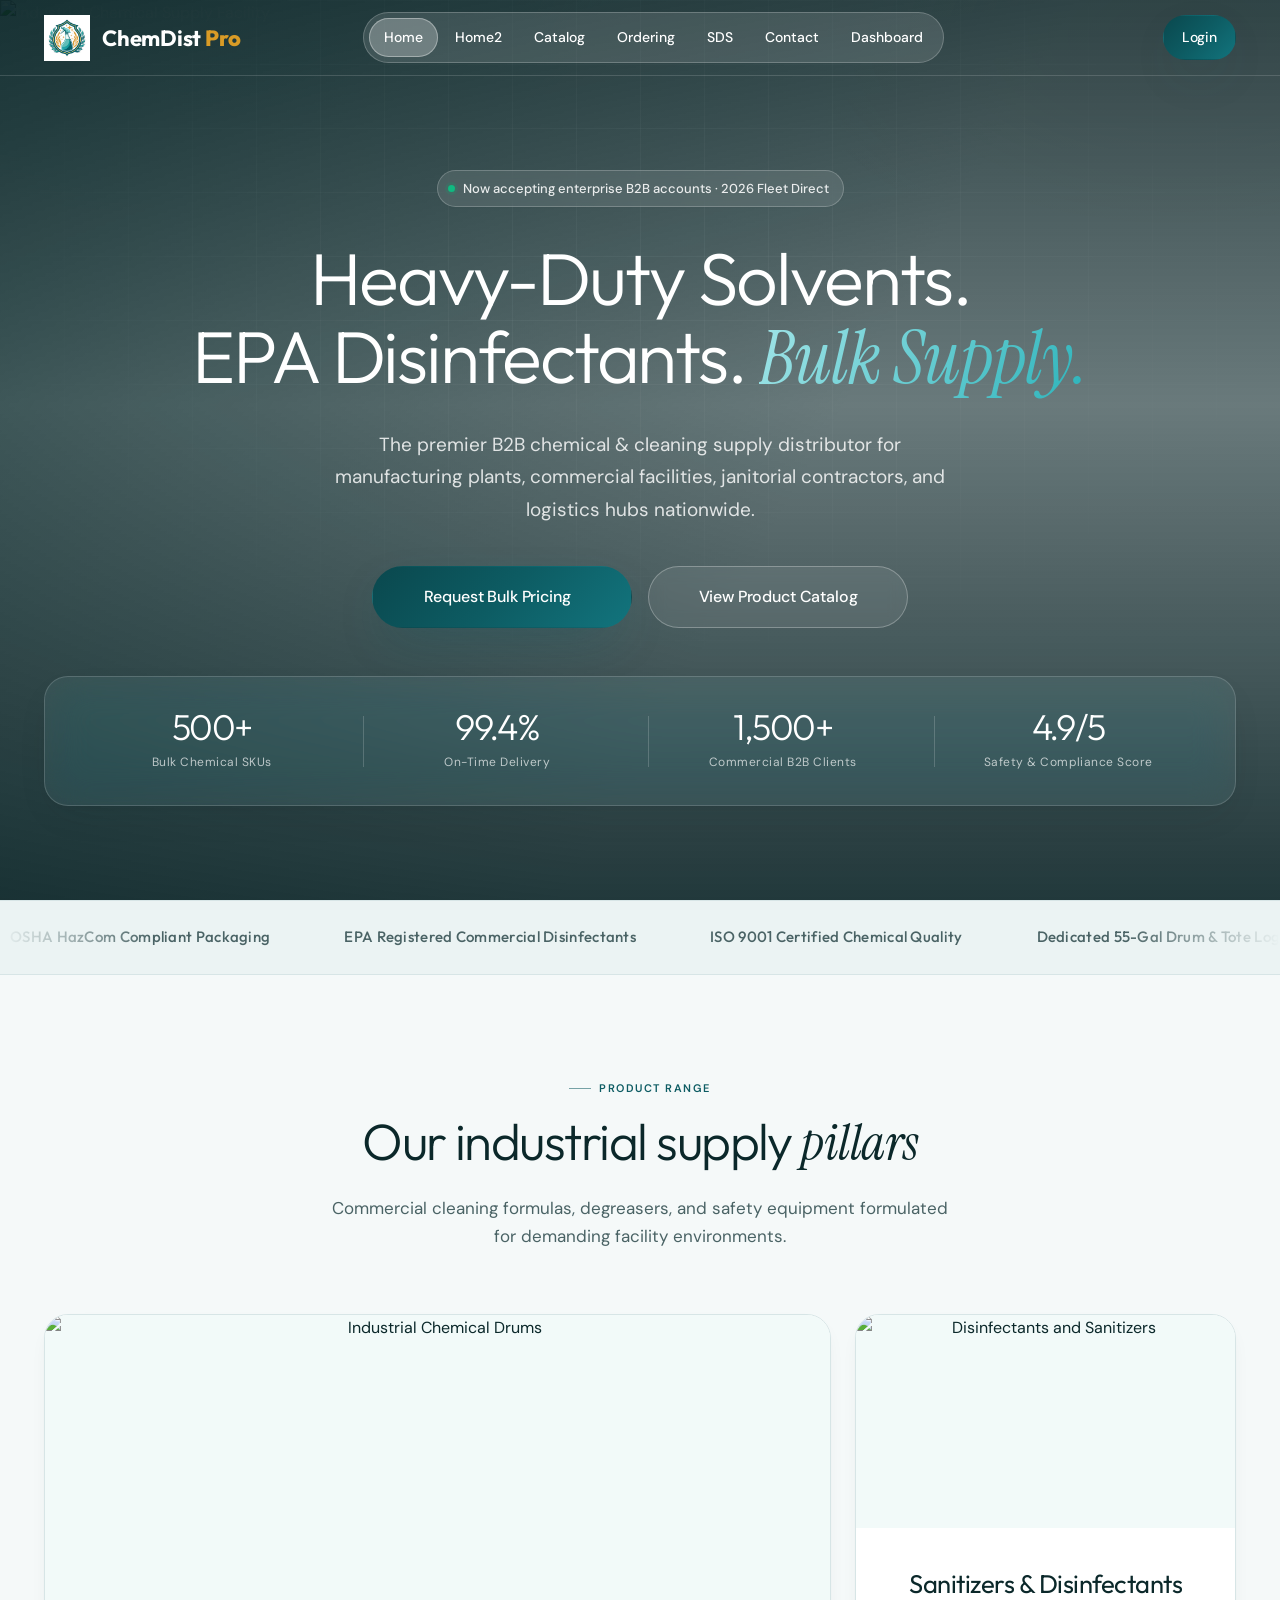
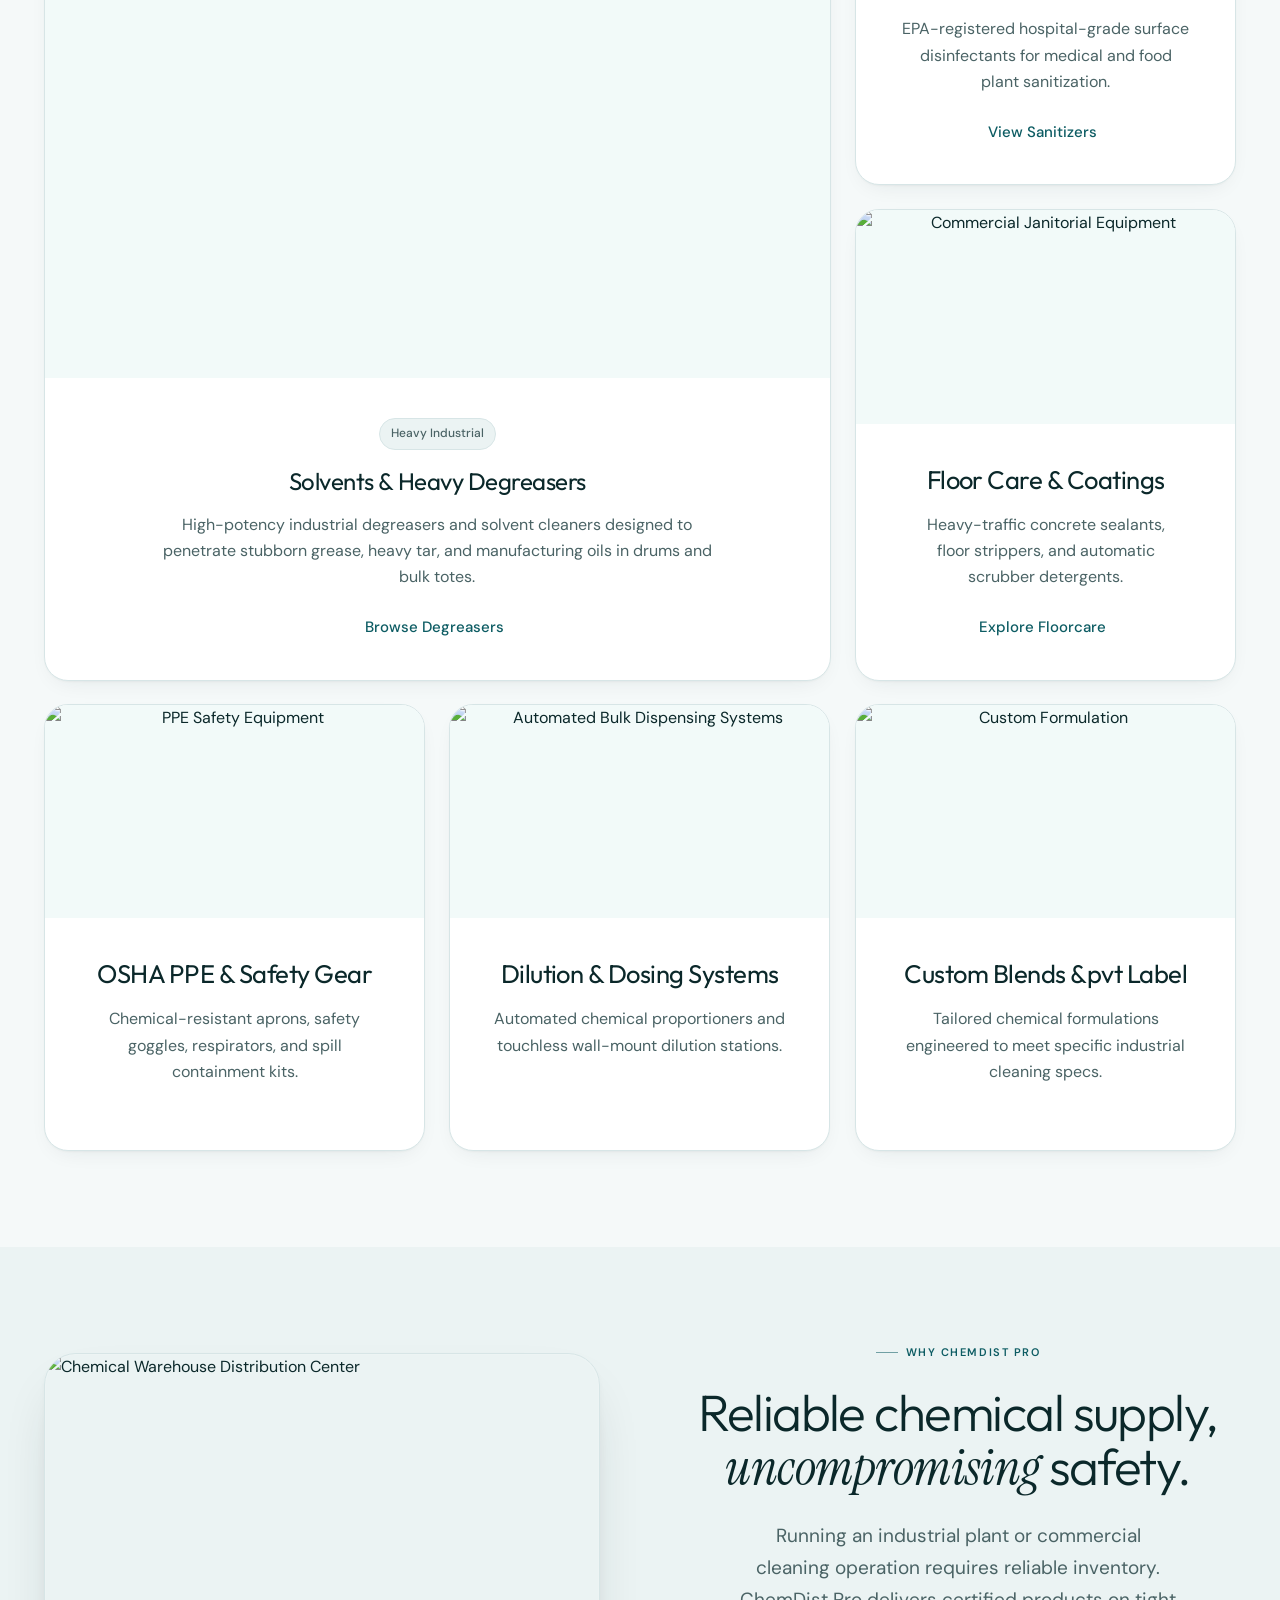
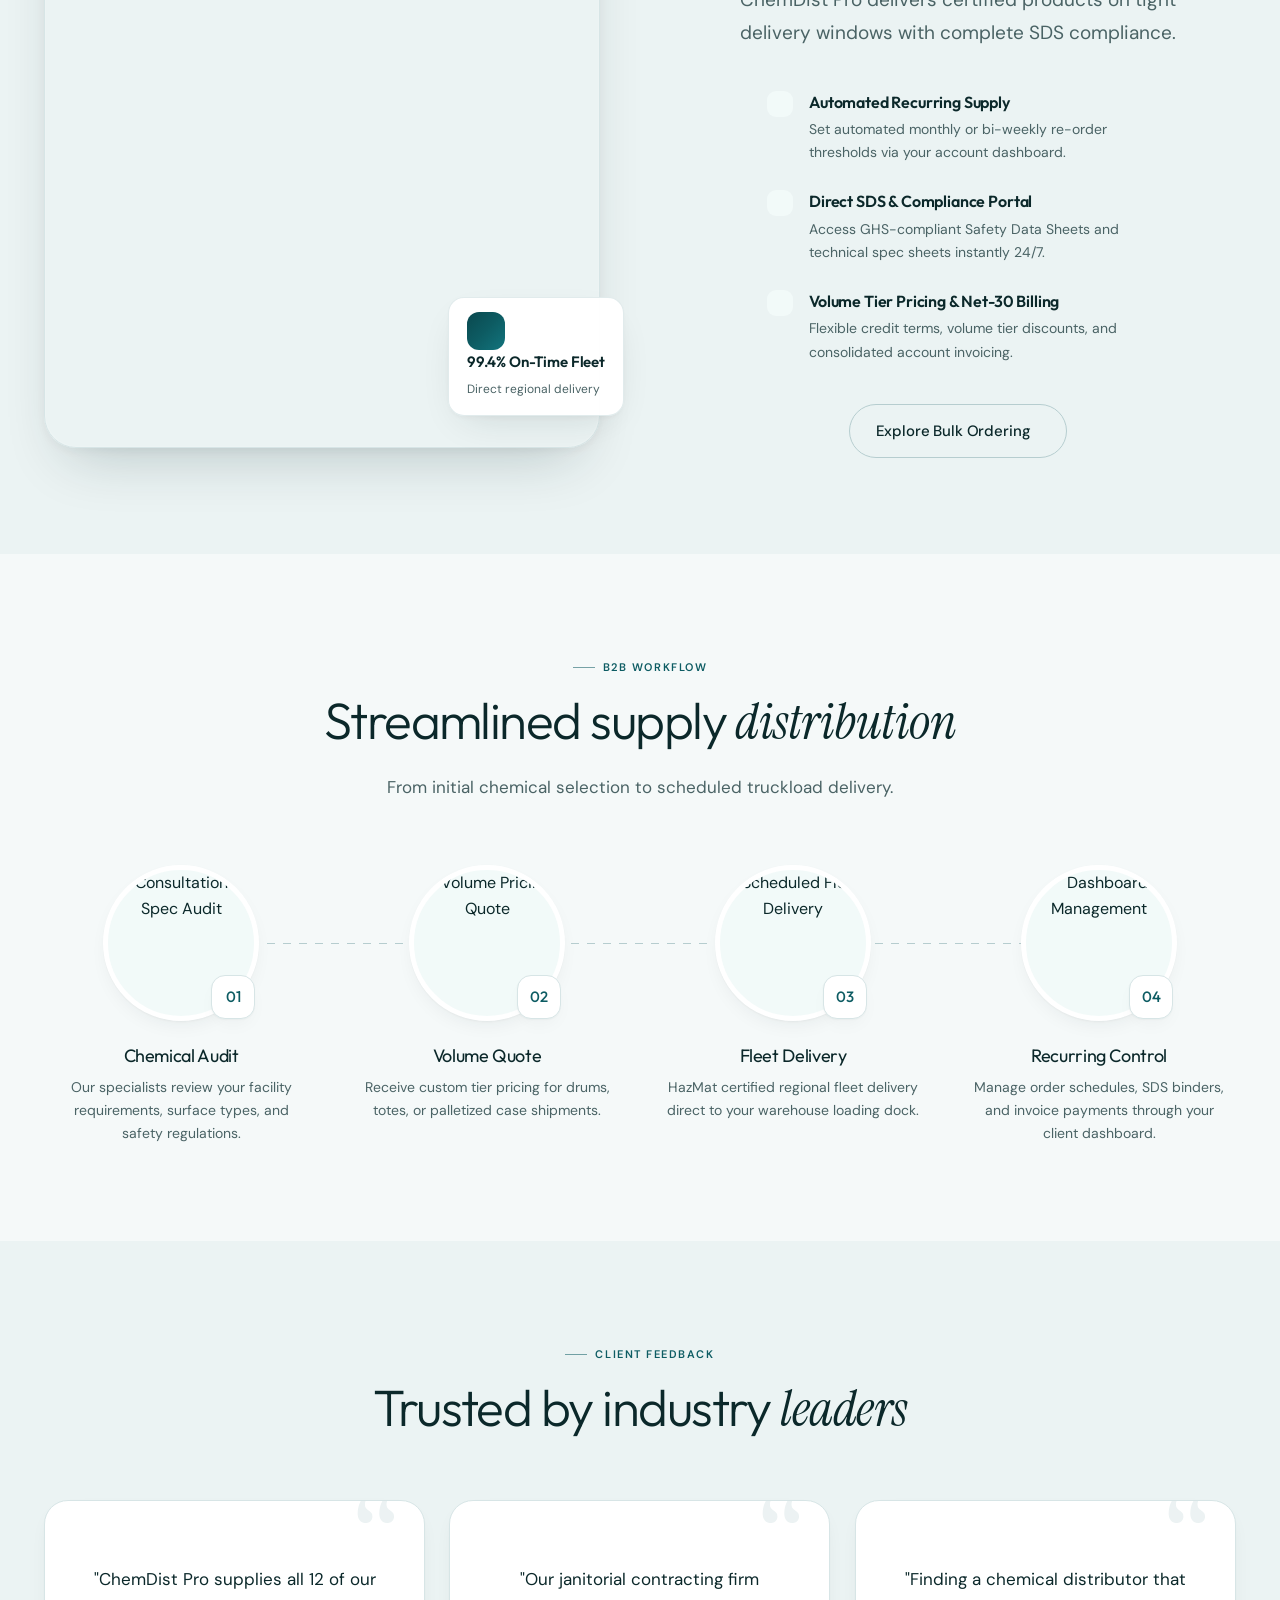
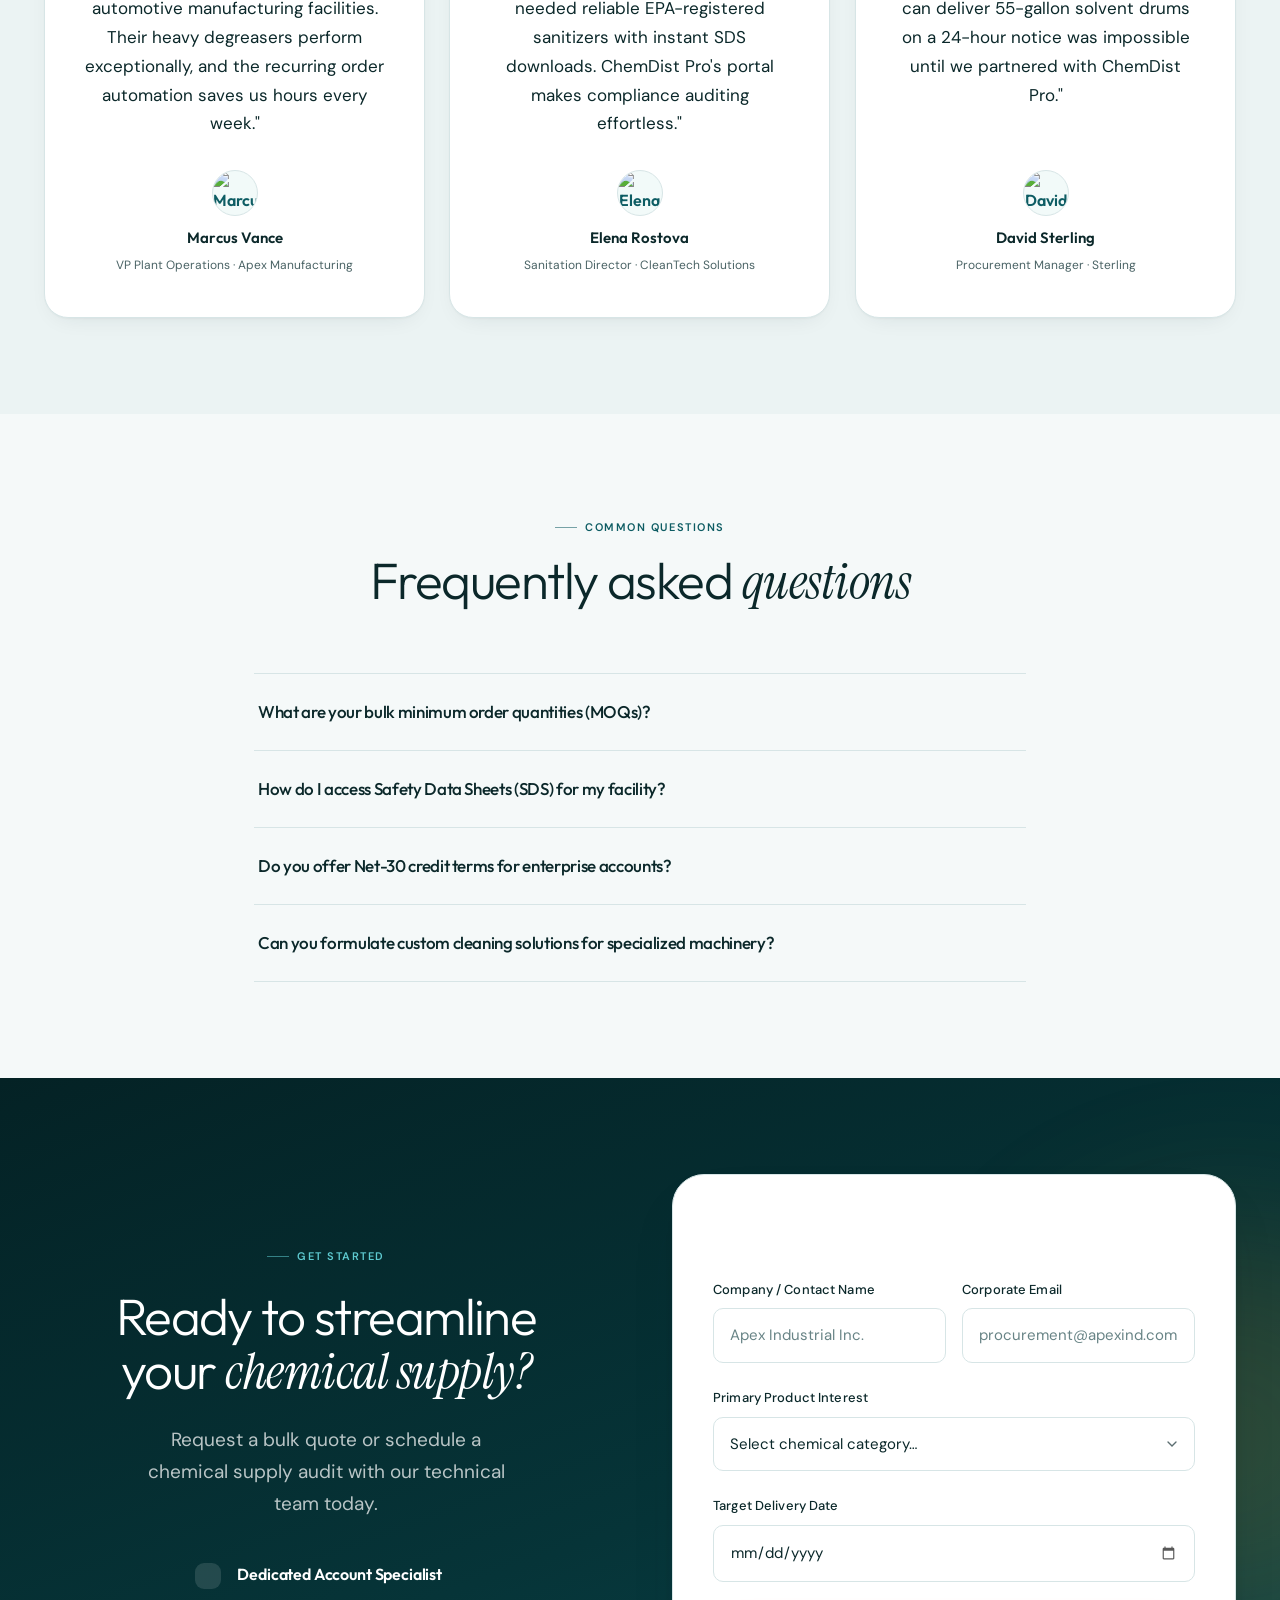
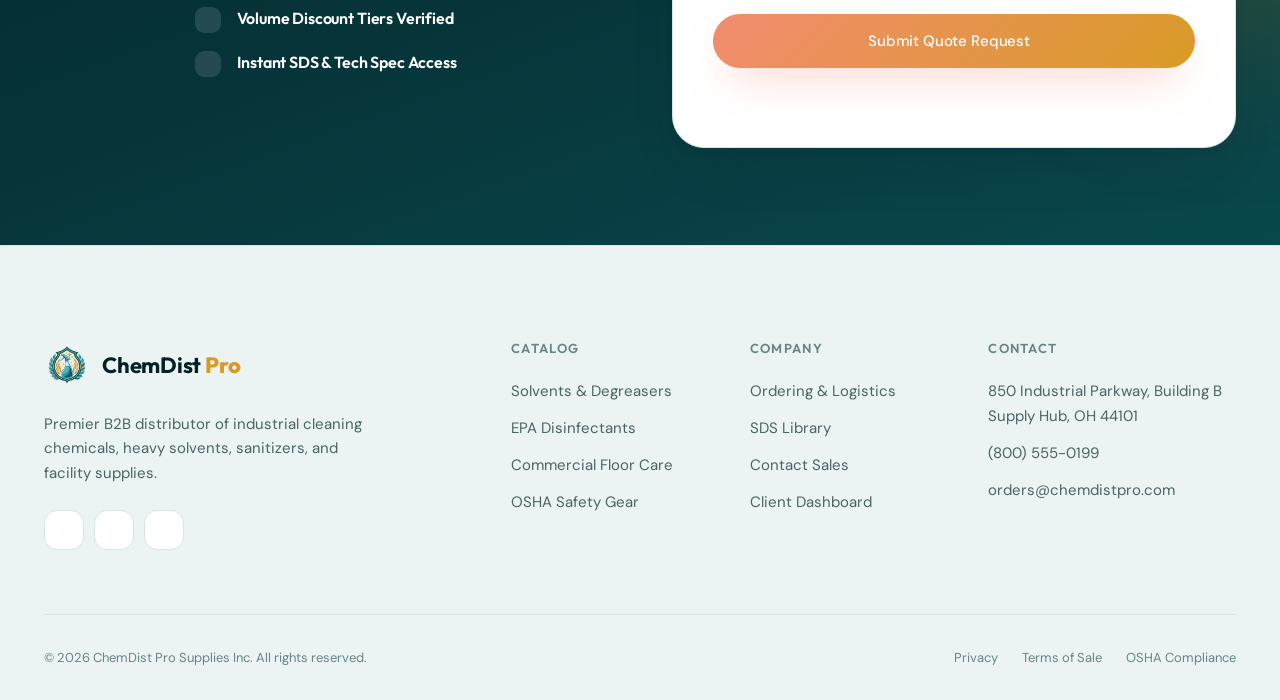
==== index.html @ 8744b25f "Initial commit: Industrial Cleaning Chemical & Supply Distributor website" ====
<!DOCTYPE html>
<html lang="en">

<head>
  <meta charset="UTF-8">
  <meta name="viewport" content="width=device-width, initial-scale=1.0">
  <title>ChemDist Pro | Industrial Cleaning Chemical &amp; Supply Distributor</title>
  <meta name="description"
    content="ChemDist Pro is the premier B2B distributor of heavy-duty industrial cleaning chemicals, EPA disinfectants, bulk solvents, and facility supplies.">
  <link rel="icon" type="image/svg+xml" href="assets/images/favicon.svg">

  <!-- Phosphor Icons -->
  <script src="https://unpkg.com/@phosphor-icons/web"></script>

  <!-- Styles -->
  <link rel="preconnect" href="https://fonts.googleapis.com">
  <link rel="preconnect" href="https://fonts.gstatic.com" crossorigin>
  <link rel="stylesheet" href="assets/css/style.css">
  <link rel="stylesheet" href="assets/css/rtl.css">

  <!-- SEO JSON-LD -->
  <script type="application/ld+json">
  {
    "@context": "https://schema.org",
    "@type": "WholesaleStore",
    "name": "ChemDist Pro",
    "description": "Industrial Cleaning Chemical & Supply Distributor",
    "url": "https://www.chemdistpro.com"
  }
  </script>
</head>

<body class="has-photo-hero">

  <!-- Header -->
  <header class="header">
    <div class="container">
      <a href="index.html" class="logo">
        <img src="assets/images/logo.png" class="logo-mark" alt="ChemDist Pro Logo">
        <span class="logo-text">ChemDist <span class="logo-accent">Pro</span></span>
      </a>

      <nav class="nav-desktop">
        <a href="index.html" class="nav-link active">Home</a>
        <a href="home2.html" class="nav-link">Home2</a>
        <a href="services.html" class="nav-link">Catalog</a>
        <a href="doctors.html" class="nav-link">Ordering</a>
        <a href="blog.html" class="nav-link">SDS</a>
        <a href="contact.html" class="nav-link">Contact</a>
        <a href="dashboard.html" class="nav-link">Dashboard</a>
      </nav>

      <div class="nav-actions">
        <button class="icon-btn theme-toggle theme-toggle-desktop" aria-label="Toggle Dark Mode">
          <i class="ph ph-moon"></i>
        </button>
        <button class="icon-btn rtl-toggle rtl-toggle-desktop" aria-label="Toggle RTL" title="Toggle RTL">
          <i class="ph ph-arrows-left-right"></i>
        </button>

        <a href="login.html" class="btn btn-primary btn-sm nav-desktop">Login</a>

        <button class="icon-btn hamburger" aria-label="Open Menu">
          <i class="ph ph-list"></i>
        </button>
      </div>
    </div>
  </header>

  <!-- Mobile Drawer Overlay -->
  <div class="mobile-drawer-overlay"></div>

  <!-- Mobile Drawer -->
  <div class="mobile-drawer">
    <div class="drawer-header">
      <a href="index.html" class="logo">
        <img src="assets/images/logo.png" class="logo-mark" alt="ChemDist Pro Logo">
        <span class="logo-text">ChemDist <span class="logo-accent">Pro</span></span>
      </a>
      <button class="icon-btn drawer-close" aria-label="Close Menu">
        <i class="ph ph-x"></i>
      </button>
    </div>

    <nav class="drawer-nav">
      <a href="index.html" class="drawer-nav-link active">Home</a>
      <a href="home2.html" class="drawer-nav-link">Home2</a>
      <a href="services.html" class="drawer-nav-link">Catalog</a>
      <a href="doctors.html" class="drawer-nav-link">Ordering</a>
      <a href="blog.html" class="drawer-nav-link">SDS</a>
      <a href="contact.html" class="drawer-nav-link">Contact</a>
      <a href="dashboard.html" class="drawer-nav-link">Dashboard</a>
    </nav>

    <div class="drawer-actions">
      <div class="drawer-toggles">
        <button class="icon-btn theme-toggle" aria-label="Toggle Dark Mode">
          <i class="ph ph-moon"></i>
        </button>
        <button class="icon-btn rtl-toggle" aria-label="Toggle RTL" title="Toggle RTL">
          <i class="ph ph-arrows-left-right"></i>
        </button>
      </div>
      <a href="login.html" class="btn btn-primary btn-block">Login</a>
    </div>
  </div>

  <main>
    <!-- ==================== HERO ==================== -->
    <section class="hero hero-image">
      <img class="hero-bg"
        src="https://alliancechemical.com/cdn/shop/files/ac-home-warehouse-v1.webp?v=1784646141&width=1600"
        alt="Industrial Chemical Supply Facility" fetchpriority="high">
      <div class="hero-scrim"></div>
      <div class="grid-overlay"></div>

      <div class="container" style="text-align: center;">
        <div style="max-width: 900px; margin: 0 auto;">
          <span class="pill animate-slide-up stagger-1" style="margin-bottom: var(--spacing-4);">
            <span class="dot"></span> Now accepting enterprise B2B accounts &middot; 2026 Fleet Direct
          </span>

          <h1 class="animate-slide-up stagger-2" style="margin-bottom: var(--spacing-4);">
            Heavy-Duty Solvents.<br>
            EPA Disinfectants. <span class="serif grad-text">Bulk Supply.</span>
          </h1>

          <p class="lead animate-slide-up stagger-3" style="max-width: 650px; margin: 0 auto var(--spacing-5);">
            The premier B2B chemical &amp; cleaning supply distributor for manufacturing plants, commercial facilities,
            janitorial contractors, and logistics hubs nationwide.
          </p>

          <div class="cta-actions animate-slide-up stagger-4">
            <a href="doctors.html" class="btn btn-primary btn-lg">Request Bulk Pricing <i
                class="ph ph-arrow-right"></i></a>
            <a href="services.html" class="btn btn-outline btn-lg">View Product Catalog</a>
          </div>
        </div>

        <!-- Mobile Separate Hero Image (visible on mobile screens e.g. 368px / 560px) -->
        <div class="hero-mobile-media animate-slide-up stagger-5">
          <img src="https://alliancechemical.com/cdn/shop/files/ac-home-warehouse-v1.webp?v=1784646141&width=1600"
            alt="Industrial Chemical Supply Facility" loading="eager">
        </div>

        <!-- Stats -->
        <div class="stat-strip animate-fade-in stagger-6" style="margin-top: var(--spacing-6);">
          <div class="stat">
            <span class="stat-value" data-count="500" data-suffix="+">0</span>
            <span class="stat-label">Bulk Chemical SKUs</span>
          </div>
          <div class="stat">
            <span class="stat-value" data-count="99" data-suffix=".4%">0</span>
            <span class="stat-label">On-Time Delivery</span>
          </div>
          <div class="stat">
            <span class="stat-value" data-count="1500" data-suffix="+">0</span>
            <span class="stat-label">Commercial B2B Clients</span>
          </div>
          <div class="stat">
            <span class="stat-value" data-count="4.9" data-decimals="1" data-suffix="/5">0</span>
            <span class="stat-label">Safety &amp; Compliance Score</span>
          </div>
        </div>
      </div>
    </section>

    <!-- ==================== TRUST MARQUEE ==================== -->
    <div class="bg-alt" style="border-block: 1px solid var(--color-border);">
      <div class="marquee">
        <div class="marquee-track">
          <span class="marquee-item"><i class="ph ph-shield-check"></i> OSHA HazCom Compliant Packaging</span>
          <span class="marquee-item"><i class="ph ph-certificate"></i> EPA Registered Commercial Disinfectants</span>
          <span class="marquee-item"><i class="ph ph-drop"></i> ISO 9001 Certified Chemical Quality</span>
          <span class="marquee-item"><i class="ph ph-truck"></i> Dedicated 55-Gal Drum &amp; Tote Logistics</span>
          <span class="marquee-item"><i class="ph ph-file-text"></i> Instant SDS &amp; Technical Spec Downloads</span>
          <!-- duplicate set for seamless loop -->
          <span class="marquee-item"><i class="ph ph-shield-check"></i> OSHA HazCom Compliant Packaging</span>
          <span class="marquee-item"><i class="ph ph-certificate"></i> EPA Registered Commercial Disinfectants</span>
          <span class="marquee-item"><i class="ph ph-drop"></i> ISO 9001 Certified Chemical Quality</span>
          <span class="marquee-item"><i class="ph ph-truck"></i> Dedicated 55-Gal Drum &amp; Tote Logistics</span>
          <span class="marquee-item"><i class="ph ph-file-text"></i> Instant SDS &amp; Technical Spec Downloads</span>
        </div>
      </div>
    </div>

    <!-- ==================== SERVICES (BENTO) ==================== -->
    <section>
      <div class="container">
        <div class="section-header" data-reveal>
          <span class="eyebrow centered">Product Range</span>
          <h2>Our industrial supply <span class="serif">pillars</span></h2>
          <p>Commercial cleaning formulas, degreasers, and safety equipment formulated for demanding facility
            environments.</p>
        </div>

        <div class="bento">
          <!-- Large feature -->
          <a href="services.html#degreasers" class="card card-wide span-8" data-reveal="scale">
            <div class="card-media">
              <img src="https://www.gep.com/prod/s3fs-public/styles/blog_hero_banner/public/blog-images/green-packaging-three-alternatives-redefining-industrial-drums-J.jpg.webp?itok=OoDxwcpW"
                alt="Industrial Chemical Drums" loading="lazy">
            </div>
            <span class="tag" style="width: fit-content; margin-bottom: var(--spacing-2);">Heavy Industrial</span>
            <h3>Solvents &amp; Heavy Degreasers</h3>
            <p style="max-width: 52ch;">
              High-potency industrial degreasers and solvent cleaners designed to penetrate stubborn grease, heavy tar,
              and manufacturing oils in drums and bulk totes.
            </p>
            <span class="link-arrow">Browse Degreasers <i class="ph ph-arrow-right"></i></span>
          </a>

          <!-- Stacked right column -->
          <div class="span-4 bento-stack" style="display: grid; gap: var(--spacing-3); --reveal-delay: 80ms;"
            data-reveal="right">
            <div class="card">
              <div class="card-media">
                <img src="https://cleanroomtechnology.com/wash-it-away-cleaning-and-disinfection.jpg"
                  alt="Disinfectants and Sanitizers" loading="lazy">
              </div>
              <h3>Sanitizers &amp; Disinfectants</h3>
              <p>EPA-registered hospital-grade surface disinfectants for medical and food plant sanitization.</p>
              <a href="services.html#sanitizers" class="link-arrow">View Sanitizers <i
                  class="ph ph-arrow-right"></i></a>
            </div>

            <div class="card">
              <div class="card-media">
                <img src="https://www.mjstraders.com/images/thumbs/0012979_janitorial-equipment.png"
                  alt="Commercial Janitorial Equipment" loading="lazy">
              </div>
              <h3>Floor Care &amp; Coatings</h3>
              <p>Heavy-traffic concrete sealants, floor strippers, and automatic scrubber detergents.</p>
              <a href="services.html#floorcare" class="link-arrow">Explore Floorcare <i
                  class="ph ph-arrow-right"></i></a>
            </div>
          </div>

          <!-- Three supporting tiles -->
          <div class="card span-4" data-reveal>
            <div class="card-media">
              <img src="https://www.thesafetymaster.com/wp-content/uploads/2022/03/Personal-Protective-Equipment-1200x900.jpg"
                alt="PPE Safety Equipment" loading="lazy">
            </div>
            <h3>OSHA PPE &amp; Safety Gear</h3>
            <p>Chemical-resistant aprons, safety goggles, respirators, and spill containment kits.</p>
          </div>

          <div class="card span-4" style="--reveal-delay: 100ms;" data-reveal>
            <div class="card-media">
              <img src="https://encrypted-tbn0.gstatic.com/images?q=tbn:ANd9GcTbTus6NVdN38yZtvbpPqQmsNodYU9KDFF9wsWHMbzId2aLvyTu1nd12Vh4&s=10"
                alt="Automated Bulk Dispensing Systems" loading="lazy">
            </div>
            <h3>Dilution &amp; Dosing Systems</h3>
            <p>Automated chemical proportioners and touchless wall-mount dilution stations.</p>
          </div>

          <div class="card span-4" style="--reveal-delay: 200ms;" data-reveal>
            <div class="card-media">
              <img src="https://encrypted-tbn0.gstatic.com/images?q=tbn:ANd9GcTwtLWrRXC8__IN4dWyTJ4P3KY8vZ0skH_RXBdXYB7UjijZ-dWKkvPTbq8b&s=10"
                alt="Custom Formulation" loading="lazy">
            </div>
            <h3>Custom Blends &amp;pvt Label</h3>
            <p>Tailored chemical formulations engineered to meet specific industrial cleaning specs.</p>
          </div>
        </div>
      </div>
    </section>

    <!-- ==================== EXPERTISE SPLIT ==================== -->
    <section class="bg-alt">
      <div class="container split">
        <div class="split-media" data-reveal="left" style="position: relative;">
          <div class="media-frame" style="aspect-ratio: 4 / 5;">
            <img src="https://mecaluxcom.cdnwm.com/documents/20128/495288/M13P7_8+El+almacenamiento+de+productos+qu%C3%ADmicos+entra%C3%B1a+unos+riesgos+espec%C3%ADficos+que+considerar+en+el+dise%C3%B1o+de+las+instalaciones.jpg/40c830a6-a5f1-ac08-aa60-468fec52dca6?t=1644955012000&e=jpg"
              alt="Chemical Warehouse Distribution Center" loading="lazy">
          </div>
          <div class="float-chip hide-mobile" style="right: -24px; bottom: 32px;">
            <div class="fc-icon"><i class="ph ph-truck"></i></div>
            <div style="text-align: left;">
              <strong>99.4% On-Time Fleet</strong>
              <span>Direct regional delivery</span>
            </div>
          </div>
        </div>

        <div class="split-copy" data-reveal="right">
          <span class="eyebrow" style="margin-bottom: var(--spacing-3);">Why ChemDist Pro</span>
          <h2 style="margin-bottom: var(--spacing-3);">Reliable chemical supply, <span
              class="serif">uncompromising</span> safety.</h2>
          <p class="lead" style="margin-bottom: var(--spacing-5);">
            Running an industrial plant or commercial cleaning operation requires reliable inventory. ChemDist Pro
            delivers certified products on tight delivery windows with complete SDS compliance.
          </p>

          <ul class="checklist">
            <li>
              <span class="tick"><i class="ph-bold ph-check"></i></span>
              <div>
                <strong>Automated Recurring Supply</strong>
                <p>Set automated monthly or bi-weekly re-order thresholds via your account dashboard.</p>
              </div>
            </li>
            <li>
              <span class="tick"><i class="ph-bold ph-check"></i></span>
              <div>
                <strong>Direct SDS &amp; Compliance Portal</strong>
                <p>Access GHS-compliant Safety Data Sheets and technical spec sheets instantly 24/7.</p>
              </div>
            </li>
            <li>
              <span class="tick"><i class="ph-bold ph-check"></i></span>
              <div>
                <strong>Volume Tier Pricing &amp; Net-30 Billing</strong>
                <p>Flexible credit terms, volume tier discounts, and consolidated account invoicing.</p>
              </div>
            </li>
          </ul>

          <a href="doctors.html" class="btn btn-outline" style="margin-top: var(--spacing-5);">Explore Bulk Ordering <i
              class="ph ph-arrow-right"></i></a>
        </div>
      </div>
    </section>

    <!-- ==================== PROCESS ==================== -->
    <section>
      <div class="container">
        <div class="section-header" data-reveal>
          <span class="eyebrow centered">B2B Workflow</span>
          <h2>Streamlined supply <span class="serif">distribution</span></h2>
          <p>From initial chemical selection to scheduled truckload delivery.</p>
        </div>

        <div class="steps">
          <div class="step" data-reveal>
            <div class="step-figure">
              <div class="step-media">
                <img src="https://sustainabilityservices.eurofins.com/wp-content/uploads/2022/08/Chemical-Management-Audit_AdobeStock_389427952.png"
                  alt="Consultation & Spec Audit" loading="lazy">
              </div>
              <div class="step-num">01</div>
            </div>
            <h3>Chemical Audit</h3>
            <p>Our specialists review your facility requirements, surface types, and safety regulations.</p>
          </div>
          <div class="step" data-reveal style="--reveal-delay: 100ms;">
            <div class="step-figure">
              <div class="step-media">
                <img src="https://encrypted-tbn0.gstatic.com/images?q=tbn:ANd9GcSBk2d7fZcvqcIy24IlCR9WHFwDVd7rdvPQOSx6xlBrsrPNRNJ9Bx1rxR9j&s=10"
                  alt="Volume Pricing Quote" loading="lazy">
              </div>
              <div class="step-num">02</div>
            </div>
            <h3>Volume Quote</h3>
            <p>Receive custom tier pricing for drums, totes, or palletized case shipments.</p>
          </div>
          <div class="step" data-reveal style="--reveal-delay: 200ms;">
            <div class="step-figure">
              <div class="step-media">
                <img src="https://encrypted-tbn0.gstatic.com/images?q=tbn:ANd9GcRaz9LfPRMWNbXbdx9NVTvHr3U9C2nr2lt-7Gke63HkMsD4C4LMCnDaiGo&s=10"
                  alt="Scheduled Fleet Delivery" loading="lazy">
              </div>
              <div class="step-num">03</div>
            </div>
            <h3>Fleet Delivery</h3>
            <p>HazMat certified regional fleet delivery direct to your warehouse loading dock.</p>
          </div>
          <div class="step" data-reveal style="--reveal-delay: 300ms;">
            <div class="step-figure">
              <div class="step-media">
                <img src="https://www.smartfactorymom.com/wp-content/uploads/2026/06/Real-Time-Manufacturing-Dashboard_-A-Complete-Guide.png"
                  alt="Dashboard Management" loading="lazy">
              </div>
              <div class="step-num">04</div>
            </div>
            <h3>Recurring Control</h3>
            <p>Manage order schedules, SDS binders, and invoice payments through your client dashboard.</p>
          </div>
        </div>
      </div>
    </section>

    <!-- ==================== TESTIMONIALS ==================== -->
    <section class="bg-alt">
      <div class="container">
        <div class="section-header" data-reveal>
          <span class="eyebrow centered">Client Feedback</span>
          <h2>Trusted by industry <span class="serif">leaders</span></h2>
        </div>

        <div class="card-grid quote-grid">
          <div class="quote-card" data-reveal>
            <div class="stars">
              <i class="ph-fill ph-star"></i><i class="ph-fill ph-star"></i><i class="ph-fill ph-star"></i><i
                class="ph-fill ph-star"></i><i class="ph-fill ph-star"></i>
            </div>
            <blockquote>"ChemDist Pro supplies all 12 of our automotive manufacturing facilities. Their heavy degreasers
              perform exceptionally, and the recurring order automation saves us hours every week."</blockquote>
            <div class="person">
              <div class="avatar"><img
                  src="https://images.unsplash.com/photo-1560250097-0b93528c311a?auto=format&fit=facearea&facepad=3&q=80&w=200&h=200"
                  alt="Marcus Vance" loading="lazy"></div>
              <div>
                <strong>Marcus Vance</strong>
                <span>VP Plant Operations · Apex Manufacturing</span>
              </div>
            </div>
          </div>

          <div class="quote-card" data-reveal style="--reveal-delay: 100ms;">
            <div class="stars">
              <i class="ph-fill ph-star"></i><i class="ph-fill ph-star"></i><i class="ph-fill ph-star"></i><i
                class="ph-fill ph-star"></i><i class="ph-fill ph-star"></i>
            </div>
            <blockquote>"Our janitorial contracting firm needed reliable EPA-registered sanitizers with instant SDS
              downloads. ChemDist Pro's portal makes compliance auditing effortless."</blockquote>
            <div class="person">
              <div class="avatar"><img
                  src="https://images.unsplash.com/photo-1573496359142-b8d87734a5a2?auto=format&fit=facearea&facepad=3&q=80&w=200&h=200"
                  alt="Elena Rostova" loading="lazy"></div>
              <div>
                <strong>Elena Rostova</strong>
                <span>Sanitation Director · CleanTech Solutions</span>
              </div>
            </div>
          </div>

          <div class="quote-card" data-reveal style="--reveal-delay: 200ms;">
            <div class="stars">
              <i class="ph-fill ph-star"></i><i class="ph-fill ph-star"></i><i class="ph-fill ph-star"></i><i
                class="ph-fill ph-star"></i><i class="ph-fill ph-star"></i>
            </div>
            <blockquote>"Finding a chemical distributor that can deliver 55-gallon solvent drums on a 24-hour notice was
              impossible until we partnered with ChemDist Pro."</blockquote>
            <div class="person">
              <div class="avatar"><img
                  src="https://images.unsplash.com/photo-1519085360753-af0119f7cbe7?auto=format&fit=facearea&facepad=3&q=80&w=200&h=200"
                  alt="David Sterling" loading="lazy"></div>
              <div>
                <strong>David Sterling</strong>
                <span>Procurement Manager · Sterling</span>
              </div>
            </div>
          </div>
        </div>
      </div>
    </section>

    <!-- ==================== FAQ ==================== -->
    <section>
      <div class="container container-narrow">
        <div class="section-header" data-reveal>
          <span class="eyebrow centered">Common Questions</span>
          <h2>Frequently asked <span class="serif">questions</span></h2>
        </div>

        <div class="accordion" data-reveal>
          <div class="accordion-item">
            <button class="accordion-trigger" type="button">What are your bulk minimum order quantities (MOQs)? <i
                class="ph ph-plus"></i></button>
            <div class="accordion-panel">
              <p>Standard case goods are available with 5-case minimums. For bulk drums (55-gallon) and IBC totes
                (275-gallon), single container orders are supported with tiered freight discounts on full
                pallet/truckload quantities.</p>
            </div>
          </div>
          <div class="accordion-item">
            <button class="accordion-trigger" type="button">How do I access Safety Data Sheets (SDS) for my facility? <i
                class="ph ph-plus"></i></button>
            <div class="accordion-panel">
              <p>All GHS-compliant SDS documentation can be searched and downloaded from our SDS page or directly
                exported from your client dashboard in PDF format for OSHA compliance binders.</p>
            </div>
          </div>
          <div class="accordion-item">
            <button class="accordion-trigger" type="button">Do you offer Net-30 credit terms for enterprise accounts? <i
                class="ph ph-plus"></i></button>
            <div class="accordion-panel">
              <p>Yes. Commercial accounts can apply for Net-30 credit terms upon completing a credit application during
                signup or contacting your dedicated account rep.</p>
            </div>
          </div>
          <div class="accordion-item">
            <button class="accordion-trigger" type="button">Can you formulate custom cleaning solutions for specialized
              machinery? <i class="ph ph-plus"></i></button>
            <div class="accordion-panel">
              <p>Our chemical engineering team formulates custom solvent blends, specialized degreasers, and
                private-label formulas tailored to exact pH, viscosity, and VOC requirements.</p>
            </div>
          </div>
        </div>
      </div>
    </section>

    <!-- ==================== BOOKING CTA ==================== -->
    <section class="bg-deep" id="book">
      <div class="mesh mesh-2" style="opacity: .18;"></div>
      <div class="container split tight" style="position: relative; z-index: 2;">
        <div class="copy-center" data-reveal="left">
          <span class="eyebrow" style="margin-bottom: var(--spacing-3);">Get Started</span>
          <h2 style="margin-bottom: var(--spacing-3);">Ready to streamline your <span class="serif">chemical
              supply?</span></h2>
          <p class="lead" style="color: rgba(255,255,255,.72); margin-bottom: var(--spacing-5);">
            Request a bulk quote or schedule a chemical supply audit with our technical team today.
          </p>

          <ul class="checklist" style="gap: var(--spacing-2);">
            <li>
              <span class="tick" style="background: rgba(255,255,255,.12); color: #fff;"><i
                  class="ph-bold ph-check"></i></span>
              <div><strong style="color:#fff;">Dedicated Account Specialist</strong></div>
            </li>
            <li>
              <span class="tick" style="background: rgba(255,255,255,.12); color: #fff;"><i
                  class="ph-bold ph-check"></i></span>
              <div><strong style="color:#fff;">Volume Discount Tiers Verified</strong></div>
            </li>
            <li>
              <span class="tick" style="background: rgba(255,255,255,.12); color: #fff;"><i
                  class="ph-bold ph-check"></i></span>
              <div><strong style="color:#fff;">Instant SDS &amp; Tech Spec Access</strong></div>
            </li>
          </ul>
        </div>

        <div data-reveal="right">
          <form class="validate-form booking-panel">
            <h3 style="margin-bottom: var(--spacing-4);">Request B2B Quote</h3>

            <div class="form-row">
              <div class="form-group">
                <label class="form-label" for="bk-name">Company / Contact Name</label>
                <input id="bk-name" type="text" class="form-control" required placeholder="Apex Industrial Inc.">
                <span class="error-message">Company name is required</span>
              </div>
              <div class="form-group">
                <label class="form-label" for="bk-email">Corporate Email</label>
                <input id="bk-email" type="email" class="form-control" required placeholder="procurement@apexind.com">
                <span class="error-message">Valid email is required</span>
              </div>
            </div>

            <div class="form-group">
              <label class="form-label" for="bk-service">Primary Product Interest</label>
              <select id="bk-service" class="form-control" required>
                <option value="">Select chemical category…</option>
                <option value="degreasers">Solvents &amp; Heavy Degreasers</option>
                <option value="disinfectants">Sanitizers &amp; Disinfectants</option>
                <option value="floorcare">Floor Care &amp; Coatings</option>
                <option value="safety">OSHA PPE &amp; Safety Equipment</option>
              </select>
              <span class="error-message">Please select a product category</span>
            </div>

            <div class="form-group">
              <label class="form-label" for="bk-date">Target Delivery Date</label>
              <input id="bk-date" type="date" class="form-control" required>
              <span class="error-message">Please select a date</span>
            </div>

            <button type="submit" class="btn btn-accent btn-block" style="margin-top: var(--spacing-1);">
              Submit Quote Request <i class="ph ph-arrow-right"></i>
            </button>
            <p class="small muted" style="text-align: center; margin-top: var(--spacing-2);">
              We respond within 2 business hours. No obligation.
            </p>
          </form>
        </div>
      </div>
    </section>
  </main>

  <!-- Footer -->
  <footer class="footer">
    <div class="container">
      <div class="footer-grid">
        <div class="footer-col">
          <a href="index.html" class="logo" style="margin-bottom: var(--spacing-3);">
            <img src="assets/images/logo.png" class="logo-mark" alt="ChemDist Pro Logo">
            <span class="logo-text">ChemDist <span class="logo-accent">Pro</span></span>
          </a>
          <p>Premier B2B distributor of industrial cleaning chemicals, heavy solvents, sanitizers, and facility
            supplies.</p>
          <div class="social-links">
            <a href="#" aria-label="Facebook"><i class="ph-fill ph-facebook-logo"></i></a>
            <a href="#" aria-label="X"><i class="ph-fill ph-x-logo"></i></a>
            <a href="#" aria-label="LinkedIn"><i class="ph-fill ph-linkedin-logo"></i></a>
          </div>
        </div>

        <div class="footer-col">
          <h4>Catalog</h4>
          <div class="footer-links">
            <a href="services.html#degreasers">Solvents &amp; Degreasers</a>
            <a href="services.html#sanitizers">EPA Disinfectants</a>
            <a href="services.html#floorcare">Commercial Floor Care</a>
            <a href="services.html#safety">OSHA Safety Gear</a>
          </div>
        </div>

        <div class="footer-col">
          <h4>Company</h4>
          <div class="footer-links">
            <a href="doctors.html">Ordering &amp; Logistics</a>
            <a href="blog.html">SDS Library</a>
            <a href="contact.html">Contact Sales</a>
            <a href="dashboard.html">Client Dashboard</a>
          </div>
        </div>

        <div class="footer-col">
          <h4>Contact</h4>
          <div class="footer-links">
            <a href="contact.html"><i class="ph ph-map-pin"></i> 850 Industrial Parkway, Building B<br>Supply Hub, OH
              44101</a>
            <a href="tel:8005550199"><i class="ph ph-phone"></i> (800) 555-0199</a>
            <a href="mailto:orders@chemdistpro.com"><i class="ph ph-envelope"></i> orders@chemdistpro.com</a>
          </div>
        </div>
      </div>

      <div class="footer-bottom">
        <p>&copy; 2026 ChemDist Pro Supplies Inc. All rights reserved.</p>
        <nav>
          <a href="#">Privacy</a>
          <a href="#">Terms of Sale</a>
          <a href="#">OSHA Compliance</a>
        </nav>
      </div>

    </div>
  </footer>

  <button class="back-to-top" type="button" aria-label="Back to top"><i class="ph ph-arrow-up"
      aria-hidden="true"></i></button>

  <script src="assets/js/main.js"></script>
</body>

</html>
---- assets/css/style.css ----
/*
================================================================================
ChemDist Pro — Master Stylesheet
Industrial B2B design system: deep navy, chemical cyan, safety amber accent.
================================================================================
  1.  Tokens
  2.  Reset & Base
  3.  Typography
  4.  Layout Primitives
  5.  Buttons
  6.  Cards & Surfaces
  7.  Forms
  8.  Header & Navigation
  9.  Hero & Decorative
  10. Marquee, Steps, Accordion
  11. Interactive Explorer (home2)
  12. Footer
  13. Auth
  14. Animation & Reveal
  15. Media Queries
================================================================================
*/

@import url('https://fonts.googleapis.com/css2?family=DM+Sans:opsz,wght@9..40,300;9..40,400;9..40,500;9..40,600;9..40,700&family=Instrument+Serif:ital@0;1&family=Outfit:wght@200;300;400;500;600;700&display=swap');

/*
================================================================================
1. Tokens
================================================================================
*/
:root {
  /* Brand ramp — Deep Industrial Teal & Warm Gold (derived from logo) */
  --brand-950: #042225;
  --brand-900: #063438;
  --brand-800: #0A484E;
  --brand-700: #0D5C63; /* Signature Logo Deep Teal */
  --brand-600: #12747D;
  --brand-500: #178C97;
  --brand-400: #2BB3BA; /* Water Aqua Teal */
  --brand-300: #5ECAD0;
  --brand-200: #A2E5E8;
  --brand-100: #E0F5F6;
  --brand-50:  #F2FAF9;

  /* Semantic */
  --color-primary: var(--brand-700);
  --color-primary-hover: var(--brand-800);
  --color-primary-light: var(--brand-50);
  --color-secondary: #4A6365;
  --color-accent: #D99B26; /* Signature Logo Warm Gold */
  --color-accent-hover: #C5891C;
  --color-accent-soft: #FDF6E2;
  --color-gold: #D99B26;

  --color-bg: #F5F9F9;
  --color-bg-alt: #EBF3F3;
  --color-surface: #FFFFFF;
  --color-surface-2: #F2FAF9;

  --color-text-main: #0B282A;
  --color-text-muted: #4A6365;
  --color-text-subtle: #688486;
  --color-border: #D7E5E6;
  --color-border-strong: #B6CDCF;

  --color-success: #10B981;
  --color-error: #EF4444;
  --color-warning: #D99B26;

  --logo-height: 44px;
  --logo-wordmark: var(--brand-950);

  /* Glass / overlays */
  --glass-bg: rgba(255, 255, 255, 0.96);
  --glass-border: rgba(13, 92, 99, 0.12);
  --hairline: rgba(11, 40, 42, 0.08);
  --tint: rgba(13, 92, 99, 0.05);

  /* Gradients */
  --grad-brand: linear-gradient(135deg, var(--brand-800) 0%, var(--brand-700) 50%, var(--brand-600) 100%);
  --grad-deep: linear-gradient(160deg, var(--brand-950) 0%, var(--brand-900) 55%, var(--brand-800) 100%);
  --grad-sheen: linear-gradient(120deg, rgba(255, 255, 255, 0) 20%, rgba(255, 255, 255, .35) 50%, rgba(255, 255, 255, 0) 80%);
  --grad-text: linear-gradient(120deg, var(--brand-800), var(--brand-600));

  /* Typography */
  --font-heading: 'Outfit', system-ui, sans-serif;
  --font-body: 'DM Sans', system-ui, sans-serif;
  --font-display: 'Instrument Serif', Georgia, serif;

  --font-weight-h1: 300;
  --font-weight-h2: 300;
  --font-weight-h3: 400;
  --font-weight-body: 400;
  --font-weight-btn: 500;

  --line-height-heading: 1.06;
  --line-height-body: 1.65;
  --tracking-tight: -0.03em;
  --tracking-wide: 0.14em;

  /* Spacing (8px base) */
  --spacing-1: 8px;
  --spacing-2: 16px;
  --spacing-3: 24px;
  --spacing-4: 32px;
  --spacing-5: 40px;
  --spacing-6: 48px;
  --spacing-8: 64px;
  --spacing-10: 80px;
  --spacing-12: 96px;
  --spacing-16: 128px;

  /* Radii */
  --radius-sm: 10px;
  --radius-md: 16px;
  --radius-lg: 24px;
  --radius-xl: 32px;
  --radius-2xl: 44px;
  --radius-full: 9999px;

  /* Elevation — layered, soft, brand-tinted */
  --shadow-xs: 0 1px 2px rgba(6, 42, 46, 0.04);
  --shadow-soft:
    0 1px 2px rgba(6, 42, 46, 0.04),
    0 8px 24px -12px rgba(6, 42, 46, 0.12);
  --shadow-md:
    0 2px 4px rgba(6, 42, 46, 0.03),
    0 14px 40px -16px rgba(6, 42, 46, 0.16);
  --shadow-hover:
    0 4px 8px rgba(6, 42, 46, 0.04),
    0 28px 60px -24px rgba(6, 42, 46, 0.24);
  --shadow-glow: 0 18px 50px -18px rgba(13, 92, 99, 0.45);

  /* Layout */
  --container-width: 1240px;
  --container-narrow: 820px;
  --nav-height: 76px;

  /* Motion */
  --transition-fast: 0.18s cubic-bezier(0.4, 0, 0.2, 1);
  --transition-normal: 0.32s cubic-bezier(0.4, 0, 0.2, 1);
  --ease-out-expo: cubic-bezier(0.16, 1, 0.3, 1);
}

/* Dark Theme */
[data-theme="dark"] {
  --color-primary: var(--brand-400);
  --color-primary-hover: var(--brand-300);
  --color-primary-light: rgba(43, 179, 186, 0.14);
  --color-secondary: #88A7AA;
  --color-accent: #FBBF24;
  --color-accent-soft: rgba(217, 155, 38, 0.18);

  --color-bg: #041A1C;
  --color-bg-alt: #072629;
  --color-surface: #072629;
  --color-surface-2: #0B3539;

  --color-text-main: #F1F8F8;
  --color-text-muted: #95B4B7;
  --color-text-subtle: #688C90;
  --color-border: rgba(255, 255, 255, 0.12);
  --color-border-strong: rgba(255, 255, 255, 0.22);

  --glass-bg: #072629;
  --glass-border: rgba(255, 255, 255, 0.12);
  --hairline: rgba(255, 255, 255, 0.12);
  --tint: rgba(43, 179, 186, 0.08);

  --logo-color: var(--brand-400);
  --logo-wordmark: #F1F8F8;
  --grad-text: linear-gradient(120deg, var(--brand-300), var(--brand-400));

  --shadow-xs: 0 1px 2px rgba(0, 0, 0, 0.4);
  --shadow-soft: 0 1px 2px rgba(0, 0, 0, .3), 0 10px 30px -14px rgba(0, 0, 0, 0.7);
  --shadow-md: 0 2px 6px rgba(0, 0, 0, .35), 0 18px 46px -18px rgba(0, 0, 0, 0.8);
  --shadow-hover: 0 4px 10px rgba(0, 0, 0, .4), 0 32px 70px -26px rgba(0, 0, 0, 0.9);
  --shadow-glow: 0 18px 50px -18px rgba(43, 179, 186, 0.3);
}

/*
================================================================================
2. Reset & Base
================================================================================
*/
*,
*::before,
*::after {
  box-sizing: border-box;
  margin: 0;
  padding: 0;
}

html {
  scroll-behavior: smooth;
  scroll-padding-top: calc(var(--nav-height) + 24px);
  -webkit-text-size-adjust: 100%;
}

body {
  font-family: var(--font-body);
  font-weight: var(--font-weight-body);
  font-size: 1rem;
  line-height: var(--line-height-body);
  color: var(--color-text-main);
  background-color: var(--color-bg);
  transition: background-color var(--transition-normal), color var(--transition-normal);
  -webkit-font-smoothing: antialiased;
  -moz-osx-font-smoothing: grayscale;
  overflow-x: hidden;
}

/* Ambient page wash — subtle brand glow behind everything */
body::before {
  content: '';
  position: fixed;
  inset: 0;
  pointer-events: none;
  z-index: 0;
  background:
    radial-gradient(60vw 48vh at 12% -6%, rgba(111, 208, 194, 0.16), transparent 62%),
    radial-gradient(52vw 42vh at 92% 4%, rgba(240, 126, 98, 0.08), transparent 60%);
}

[data-theme="dark"] body::before {
  background:
    radial-gradient(60vw 48vh at 12% -6%, rgba(53, 168, 153, 0.16), transparent 62%),
    radial-gradient(52vw 42vh at 92% 4%, rgba(240, 126, 98, 0.07), transparent 60%);
}

body>* {
  position: relative;
  z-index: 1;
}

img,
picture,
video,
canvas,
svg {
  display: block;
  max-width: 100%;
}

a {
  color: inherit;
  text-decoration: none;
  transition: color var(--transition-fast);
}

ul,
ol {
  list-style: none;
}

button,
input,
textarea,
select {
  font: inherit;
  color: inherit;
}

::selection {
  background: var(--brand-200);
  color: var(--brand-900);
}

[data-theme="dark"] ::selection {
  background: var(--brand-600);
  color: #fff;
}

:focus-visible {
  outline: 2px solid var(--color-primary);
  outline-offset: 3px;
  border-radius: 4px;
}

/* Scrollbar */
::-webkit-scrollbar {
  width: 10px;
  height: 10px;
}

::-webkit-scrollbar-track {
  background: var(--color-bg-alt);
}

::-webkit-scrollbar-thumb {
  background: var(--color-border-strong);
  border-radius: 99px;
  border: 2px solid var(--color-bg-alt);
}

::-webkit-scrollbar-thumb:hover {
  background: var(--color-text-subtle);
}

/*
================================================================================
3. Typography
================================================================================
*/
h1,
h2,
h3,
h4,
h5,
h6 {
  font-family: var(--font-heading);
  line-height: var(--line-height-heading);
  letter-spacing: var(--tracking-tight);
  color: var(--color-text-main);
  text-wrap: balance;
}

h1 {
  font-size: clamp(2.7rem, 6.2vw, 4.6rem);
  font-weight: var(--font-weight-h1);
}

h2 {
  font-size: clamp(2.05rem, 4.2vw, 3.2rem);
  font-weight: var(--font-weight-h2);
}

h3 {
  font-size: clamp(1.3rem, 2.2vw, 1.6rem);
  font-weight: var(--font-weight-h3);
  letter-spacing: -0.02em;
  line-height: 1.25;
}

h4 {
  font-size: 1.0625rem;
  font-weight: 600;
  font-family: var(--font-heading);
  letter-spacing: -0.01em;
}

p {
  text-wrap: pretty;
}

/* Editorial serif accent inside headings */
.serif {
  font-family: var(--font-display);
  font-style: italic;
  font-weight: 400;
  letter-spacing: -0.01em;
}

.grad-text {
  background: var(--grad-text);
  -webkit-background-clip: text;
  background-clip: text;
  -webkit-text-fill-color: transparent;
  color: transparent;
}

.lead {
  font-size: clamp(1.0625rem, 1.5vw, 1.1875rem);
  color: var(--color-text-muted);
  line-height: 1.7;
}

.muted {
  color: var(--color-text-muted);
}

.small {
  font-size: 0.875rem;
}

.text-center {
  text-align: center;
}

/* Eyebrow / kicker */
.eyebrow {
  display: inline-flex;
  align-items: center;
  gap: 8px;
  font-family: var(--font-body);
  font-size: 0.6875rem;
  font-weight: 600;
  letter-spacing: var(--tracking-wide);
  text-transform: uppercase;
  color: var(--color-primary);
}

.eyebrow::before {
  content: '';
  width: 22px;
  height: 1px;
  background: currentColor;
  opacity: 0.55;
}

.eyebrow.centered {
  justify-content: center;
}

/* Services page — centered copy column with a neatly aligned bullet list */
.service-copy {
  text-align: center;
}

.service-copy .card-icon {
  margin-inline: auto;
}

.service-copy>p {
  margin-inline: auto;
  max-width: 52ch;
}

.service-points {
  list-style: none;
  padding: 0;
  margin: 0 auto var(--spacing-4);
  max-width: 46ch;
  text-align: start;
  color: var(--color-text-muted);
}

.service-points li {
  position: relative;
  padding-inline-start: 22px;
  margin-bottom: 10px;
}

.service-points li:last-child {
  margin-bottom: 0;
}

.service-points li::before {
  content: '';
  position: absolute;
  inset-inline-start: 4px;
  top: 0.6em;
  width: 6px;
  height: 6px;
  border-radius: 50%;
  background: var(--color-primary);
}

.service-points strong {
  color: var(--color-text-main);
}

.service-note {
  max-width: 46ch;
  margin-inline: auto;
  text-align: start;
  padding: var(--spacing-2) var(--spacing-3);
  background: var(--color-bg-alt);
  border-radius: var(--radius-md);
  border-inline-start: 4px solid var(--color-primary);
  font-size: 0.875rem;
}

/* Pill badge */
.pill {
  display: inline-flex;
  align-items: center;
  gap: 8px;
  padding: 7px 14px 7px 10px;
  border-radius: var(--radius-full);
  background: var(--color-surface);
  border: 1px solid var(--color-border);
  box-shadow: var(--shadow-xs);
  font-size: 0.8125rem;
  font-weight: 500;
  color: var(--color-text-muted);
}

.pill i {
  color: var(--color-primary);
  font-size: 1rem;
}

.pill .dot {
  width: 7px;
  height: 7px;
  border-radius: 50%;
  background: var(--color-success);
  box-shadow: 0 0 0 3px rgba(18, 160, 111, 0.18);
  animation: pulseDot 2.4s ease-in-out infinite;
}

@keyframes pulseDot {

  0%,
  100% {
    box-shadow: 0 0 0 3px rgba(18, 160, 111, 0.18);
  }

  50% {
    box-shadow: 0 0 0 6px rgba(18, 160, 111, 0.04);
  }
}

/* Section header */
.section-header {
  text-align: center;
  margin-bottom: var(--spacing-8);
  max-width: 720px;
  margin-left: auto;
  margin-right: auto;
}

.section-header .eyebrow {
  margin-bottom: var(--spacing-2);
}

.section-header h2+p,
.section-header h1+p {
  margin-top: var(--spacing-3);
}

.section-header p {
  color: var(--color-text-muted);
  max-width: 620px;
  margin-left: auto;
  margin-right: auto;
  font-size: 1.0625rem;
}

/*
================================================================================
4. Layout Primitives
================================================================================
*/
.container {
  width: 100%;
  max-width: var(--container-width);
  margin: 0 auto;
  padding: 0 var(--spacing-3);
}

.container-narrow {
  max-width: var(--container-narrow);
}

section {
  padding: var(--spacing-12) 0;
  position: relative;
}

.bg-alt {
  background-color: var(--color-bg-alt);
}

.bg-deep {
  background: var(--grad-deep);
  color: #fff;
  position: relative;
  overflow: hidden;
}

.bg-deep h1,
.bg-deep h2,
.bg-deep h3,
.bg-deep h4 {
  color: #fff;
}

.bg-deep p {
  color: rgba(255, 255, 255, 0.72);
}

.bg-deep .eyebrow {
  color: var(--brand-300);
}

/* Split two-column layout */
.split {
  display: grid;
  grid-template-columns: 1fr 1fr;
  gap: var(--spacing-10);
  align-items: center;
}

.split.tight {
  gap: var(--spacing-8);
}

/* Centered copy column inside a split */
.split-copy {
  display: flex;
  flex-direction: column;
  align-items: center;
  text-align: center;
}

.split-copy .eyebrow {
  justify-content: center;
}

.split-copy h2,
.split-copy .lead {
  max-width: 34ch;
}

.split-copy .checklist {
  width: fit-content;
  max-width: 100%;
  margin-inline: auto;
  align-items: flex-start;
  text-align: start;
}

.split-copy .checklist li {
  flex-direction: row;
  align-items: flex-start;
  text-align: start;
  gap: var(--spacing-2);
}

.split-copy .checklist .tick {
  margin-top: 2px;
}

.split-copy .checklist p {
  max-width: 34ch;
}

/* Centered copy block with a left-aligned list kept as one centered group */
.copy-center {
  display: flex;
  flex-direction: column;
  align-items: center;
  text-align: center;
}

.copy-center .eyebrow {
  justify-content: center;
}

.copy-center h2,
.copy-center .lead {
  max-width: 30ch;
}

.copy-center .checklist {
  width: fit-content;
  margin-inline: auto;
  align-items: flex-start;
  text-align: start;
}

.copy-center .checklist li {
  align-items: center;
}

/* Hairline divider */
.rule {
  height: 1px;
  background: linear-gradient(90deg, transparent, var(--color-border), transparent);
  border: 0;
}

/*
================================================================================
5. Buttons
================================================================================
*/
.btn {
  position: relative;
  display: inline-flex;
  align-items: center;
  justify-content: center;
  gap: 10px;
  padding: 14px 26px;
  border-radius: var(--radius-full);
  font-family: var(--font-body);
  font-size: 0.9375rem;
  font-weight: var(--font-weight-btn);
  letter-spacing: -0.01em;
  cursor: pointer;
  border: 1px solid transparent;
  transition: transform var(--transition-fast), box-shadow var(--transition-fast),
    background-color var(--transition-fast), color var(--transition-fast),
    border-color var(--transition-fast);
  text-align: center;
  overflow: hidden;
  white-space: nowrap;
  isolation: isolate;
}

.btn i {
  font-size: 1.1em;
  transition: transform var(--transition-fast);
}

.btn:active {
  transform: translateY(0) scale(0.985);
}

/* Shine sweep on hover */
.btn::after {
  content: '';
  position: absolute;
  inset: 0;
  background: var(--grad-sheen);
  transform: translateX(-120%);
  transition: transform 0.7s var(--ease-out-expo);
  z-index: -1;
  opacity: 0.6;
}

.btn:hover::after {
  transform: translateX(120%);
}

.btn-primary {
  background: var(--grad-brand);
  color: #fff;
  box-shadow: var(--shadow-glow);
}

.btn-primary:hover {
  color: #fff;
  transform: translateY(-2px);
  box-shadow: 0 24px 60px -20px rgba(13, 92, 99, 0.55);
}

.btn-primary:hover i.ph-arrow-right {
  transform: translateX(3px);
}

[data-theme="dark"] .btn-primary {
  color: var(--brand-950);
  background: linear-gradient(135deg, var(--brand-300), var(--brand-400));
}

[data-theme="dark"] .btn-primary:hover {
  color: var(--brand-950);
}

.btn-accent {
  background: linear-gradient(135deg, #F28C70, var(--color-accent));
  color: #fff;
  box-shadow: 0 18px 44px -18px rgba(240, 126, 98, 0.6);
}

.btn-accent:hover {
  transform: translateY(-2px);
  box-shadow: 0 24px 56px -20px rgba(240, 126, 98, 0.7);
  color: #fff;
}

.btn-outline {
  background-color: transparent;
  border-color: var(--color-border-strong);
  color: var(--color-text-main);
}

.btn-outline:hover {
  border-color: var(--color-primary);
  color: var(--color-primary);
  background-color: var(--tint);
  transform: translateY(-2px);
}

.btn-ghost {
  background: transparent;
  color: var(--color-text-main);
  padding-left: 14px;
  padding-right: 14px;
}

.btn-ghost:hover {
  color: var(--color-primary);
  background: var(--tint);
}

.btn-light {
  background: #fff;
  color: var(--brand-800);
}

.btn-light:hover {
  transform: translateY(-2px);
  box-shadow: var(--shadow-hover);
  color: var(--brand-800);
}

.btn-on-deep {
  background: rgba(255, 255, 255, 0.08);
  border-color: rgba(255, 255, 255, 0.24);
  color: #fff;
  backdrop-filter: blur(8px);
}

.btn-on-deep:hover {
  background: rgba(255, 255, 255, 0.16);
  color: #fff;
  transform: translateY(-2px);
}

.btn-sm {
  padding: 10px 18px;
  font-size: 0.875rem;
}

.btn-lg {
  padding: 17px 34px;
  font-size: 1rem;
}

/* CTA banner action row — buttons share one width regardless of label length */
.cta-actions {
  display: flex;
  flex-wrap: wrap;
  justify-content: center;
  gap: var(--spacing-2);
}

.cta-actions .btn {
  flex: 0 1 260px;
  min-width: 260px;
  padding-inline: var(--spacing-3);
}

@media (max-width: 560px) {
  .cta-actions .btn {
    flex: 1 1 100%;
    min-width: 0;
  }
}

.btn-block {
  width: 100%;
}

/* Inline text link with arrow */
.link-arrow {
  display: inline-flex;
  align-items: center;
  gap: 6px;
  font-weight: 500;
  font-size: 0.9375rem;
  color: var(--color-primary);
}

.link-arrow i {
  transition: transform var(--transition-fast);
}

.link-arrow:hover i {
  transform: translateX(4px);
}

/*
================================================================================
6. Cards & Surfaces
================================================================================
*/
.card-grid {
  display: grid;
  grid-template-columns: repeat(auto-fit, minmax(300px, 1fr));
  gap: var(--spacing-3);
}

.card {
  position: relative;
  background-color: var(--color-surface);
  border-radius: var(--radius-lg);
  --card-pad: var(--spacing-5);
  padding: var(--card-pad);
  box-shadow: var(--shadow-soft);
  display: flex;
  flex-direction: column;
  align-items: center;
  text-align: center;
  border: 1px solid var(--color-border);
  transition: transform var(--transition-normal), box-shadow var(--transition-normal), border-color var(--transition-normal);
  height: 100%;
  overflow: hidden;
}

/* Soft brand aura that fades in on hover */
.card::before {
  content: '';
  position: absolute;
  inset: 0;
  background: radial-gradient(120% 90% at 50% 0%, var(--tint), transparent 70%);
  opacity: 0;
  transition: opacity var(--transition-normal);
  pointer-events: none;
}

.card:hover::before {
  opacity: 1;
}

.card:hover {
  transform: translateY(-6px);
  box-shadow: var(--shadow-hover);
  border-color: var(--color-border-strong);
}

.card>* {
  position: relative;
  z-index: 1;
}

.card-icon {
  font-size: 1.75rem;
  color: var(--color-primary);
  margin-bottom: var(--spacing-3);
  display: flex;
  align-items: center;
  justify-content: center;
  width: 60px;
  height: 60px;
  background: linear-gradient(145deg, var(--color-primary-light), transparent);
  border: 1px solid var(--color-border);
  border-radius: 18px;
  flex-shrink: 0;
  transition: transform var(--transition-normal), background var(--transition-normal);
}

.card:hover .card-icon {
  transform: translateY(-2px) rotate(-4deg);
}

[data-theme="dark"] .card-icon {
  background: linear-gradient(145deg, rgba(111, 208, 194, .14), transparent);
}

/* Card media strip — full-bleed thumbnail above the card copy */
.card-media {
  position: relative;
  align-self: stretch;
  margin: calc(var(--card-pad) * -1) calc(var(--card-pad) * -1) var(--card-pad);
  aspect-ratio: 16 / 9;
  overflow: hidden;
  background: var(--color-primary-light);
}

.card-media img {
  width: 100%;
  height: 100%;
  object-fit: cover;
  display: block;
  transition: transform var(--transition-normal);
}

.card:hover .card-media img {
  transform: scale(1.04);
}

/* Doctor portraits — taller frame and a face-biased crop so heads are not cut off */
/* These cards zero their own padding, so the media must not keep the
   card-pad negative bleed — that bleed was being clipped off each side. */
.card-media.doc-photo {
  aspect-ratio: 4 / 5;
  margin: 0;
}

.doc-photo img,
.doc-photo-img {
  object-position: 50% 20%;
}

.doc-photo-img {
  width: 100%;
  aspect-ratio: 4 / 5;
  object-fit: cover;
  display: block;
  background: var(--color-primary-light);
}

/* Photo avatars in quote cards */
.avatar {
  overflow: hidden;
}

/* Portraits sit slightly high in frame, so bias the crop toward the face */
.avatar img {
  width: 100%;
  height: 100%;
  object-fit: cover;
  object-position: center 25%;
  display: block;
}

.card h3 {
  margin-bottom: var(--spacing-2);
}

.card p {
  color: var(--color-text-muted);
  margin-bottom: var(--spacing-3);
  flex-grow: 1;
}

/* Numbered index on a card */
.card-index {
  font-family: var(--font-display);
  font-size: 2.25rem;
  line-height: 1;
  color: var(--color-border-strong);
  font-style: italic;
}

/* Wide feature card — same image-over-text anatomy as the pillar cards */
.card-wide .card-media {
  aspect-ratio: 21 / 9;
}

.card-wide h3 {
  font-size: 1.5rem;
}

.card-wide p {
  font-size: 1rem;
}

/* On wide screens the card is as tall as the stacked column beside it —
   let the photo absorb that height instead of leaving a gap under the copy. */
@media (min-width: 1025px) {
  .card-wide .card-media {
    aspect-ratio: auto;
    flex: 1 1 auto;
    min-height: 300px;
  }

  .card-wide p {
    flex-grow: 0;
  }
}

/* Glass panel */
.glass {
  background: var(--glass-bg);
  backdrop-filter: blur(20px) saturate(160%);
  -webkit-backdrop-filter: blur(20px) saturate(160%);
  border: 1px solid var(--glass-border);
  border-radius: var(--radius-lg);
  box-shadow: var(--shadow-md);
}

/* Bento grid */
.bento {
  display: grid;
  grid-template-columns: repeat(12, 1fr);
  gap: var(--spacing-3);
}

.bento>* {
  grid-column: span 4;
}

.bento .span-6 {
  grid-column: span 6;
}

.bento .span-8 {
  grid-column: span 8;
}

.bento .span-12 {
  grid-column: span 12;
}

/* Media frame — premium image treatment */
.media-frame {
  position: relative;
  border-radius: var(--radius-xl);
  overflow: hidden;
  box-shadow: var(--shadow-hover);
  border: 1px solid var(--color-border);
}

.media-frame img {
  width: 100%;
  height: 100%;
  object-fit: cover;
}

.media-frame::after {
  content: '';
  position: absolute;
  inset: 0;
  box-shadow: inset 0 0 0 1px rgba(255, 255, 255, 0.14);
  border-radius: inherit;
  pointer-events: none;
}

/* Floating info chip over media */
.float-chip {
  position: absolute;
  display: flex;
  align-items: center;
  gap: var(--spacing-2);
  padding: 14px 18px;
  border-radius: var(--radius-md);
  background: var(--glass-bg);
  backdrop-filter: blur(20px) saturate(180%);
  -webkit-backdrop-filter: blur(20px) saturate(180%);
  border: 1px solid var(--glass-border);
  box-shadow: var(--shadow-md);
  z-index: 3;
}

.float-chip .fc-icon {
  width: 38px;
  height: 38px;
  border-radius: 12px;
  display: flex;
  align-items: center;
  justify-content: center;
  background: var(--grad-brand);
  color: #fff;
  font-size: 1.125rem;
  flex-shrink: 0;
}

.float-chip strong {
  display: block;
  font-size: 0.9375rem;
  font-family: var(--font-heading);
  font-weight: 600;
  letter-spacing: -0.01em;
}

.float-chip span {
  font-size: 0.75rem;
  color: var(--color-text-muted);
}

/* Testimonial */
.quote-card {
  background: var(--color-surface);
  border: 1px solid var(--color-border);
  border-radius: var(--radius-lg);
  padding: var(--spacing-5);
  box-shadow: var(--shadow-soft);
  display: flex;
  flex-direction: column;
  height: 100%;
  position: relative;
  overflow: hidden;
  transition: transform var(--transition-normal), box-shadow var(--transition-normal);
}

.quote-card:hover {
  transform: translateY(-4px);
  box-shadow: var(--shadow-hover);
}

.quote-card::before {
  content: '\201C';
  position: absolute;
  top: -18px;
  right: 18px;
  font-family: var(--font-display);
  font-size: 9rem;
  line-height: 1;
  color: var(--color-primary);
  opacity: 0.08;
  pointer-events: none;
}

.quote-card blockquote {
  font-size: 1.0625rem;
  line-height: 1.7;
  color: var(--color-text-main);
  margin-bottom: var(--spacing-4);
  flex-grow: 1;
}

.stars {
  color: var(--color-gold);
  font-size: 0.95rem;
  display: flex;
  gap: 2px;
  margin-bottom: var(--spacing-3);
}

/* Testimonials — centered copy, explicit column counts per breakpoint */
.quote-grid {
  grid-template-columns: repeat(3, 1fr);
}

.quote-grid .quote-card {
  align-items: center;
  text-align: center;
}

.quote-grid .stars {
  justify-content: center;
}

.quote-grid .person {
  flex-direction: column;
  gap: 10px;
  text-align: center;
}

.quote-grid .person strong {
  display: block;
}

.avatar {
  width: 46px;
  height: 46px;
  border-radius: 50%;
  display: flex;
  align-items: center;
  justify-content: center;
  font-weight: 600;
  font-family: var(--font-heading);
  color: var(--color-primary);
  background: var(--color-primary-light);
  border: 1px solid var(--color-border);
  flex-shrink: 0;
}

.person {
  display: flex;
  align-items: center;
  gap: var(--spacing-2);
  margin-top: auto;
}

.person strong {
  display: block;
  font-family: var(--font-heading);
  font-weight: 600;
  font-size: 0.9375rem;
}

.person span {
  font-size: 0.75rem;
  color: var(--color-text-muted);
}

/* Tag chips */
.tag {
  display: inline-flex;
  align-items: center;
  padding: 5px 11px;
  border-radius: var(--radius-full);
  background: var(--color-bg-alt);
  border: 1px solid var(--color-border);
  font-size: 0.75rem;
  font-weight: 500;
  color: var(--color-text-muted);
}

/*
================================================================================
7. Forms
================================================================================
*/
.form-group {
  margin-bottom: var(--spacing-3);
  width: 100%;
  text-align: left;
}

.form-label {
  display: block;
  margin-bottom: 8px;
  font-weight: 500;
  font-size: 0.8125rem;
  letter-spacing: 0.01em;
  color: var(--color-text-main);
}

.form-control {
  width: 100%;
  padding: 14px 16px;
  border: 1px solid var(--color-border);
  border-radius: var(--radius-sm);
  background-color: var(--color-surface);
  color: var(--color-text-main);
  font-size: 0.9375rem;
  transition: border-color var(--transition-fast), box-shadow var(--transition-fast), background-color var(--transition-fast);
}

.form-control::placeholder {
  color: var(--color-text-subtle);
}

.form-control:hover {
  border-color: var(--color-border-strong);
}

.form-control:focus {
  outline: none;
  border-color: var(--color-primary);
  box-shadow: 0 0 0 4px var(--color-primary-light);
}

select.form-control {
  appearance: none;
  background-image: url("data:image/svg+xml,%3Csvg xmlns='http://www.w3.org/2000/svg' width='16' height='16' viewBox='0 0 24 24' fill='none' stroke='%235C6E71' stroke-width='2' stroke-linecap='round'%3E%3Cpath d='M6 9l6 6 6-6'/%3E%3C/svg%3E");
  background-repeat: no-repeat;
  background-position: right 14px center;
  padding-right: 42px;
}

[dir="rtl"] select.form-control {
  background-position: left 14px center;
  padding-right: 16px;
  padding-left: 42px;
}

/* Native date/time pickers — keep the browser's calendar icon legible in both themes */
input[type="date"].form-control,
input[type="time"].form-control,
input[type="datetime-local"].form-control,
input[type="month"].form-control {
  color-scheme: light;
}

[data-theme="dark"] input[type="date"].form-control,
[data-theme="dark"] input[type="time"].form-control,
[data-theme="dark"] input[type="datetime-local"].form-control,
[data-theme="dark"] input[type="month"].form-control {
  color-scheme: dark;
}

input[type="date"].form-control::-webkit-calendar-picker-indicator,
input[type="time"].form-control::-webkit-calendar-picker-indicator,
input[type="datetime-local"].form-control::-webkit-calendar-picker-indicator,
input[type="month"].form-control::-webkit-calendar-picker-indicator {
  cursor: pointer;
  opacity: .65;
  transition: opacity var(--transition-fast);
}

input[type="date"].form-control::-webkit-calendar-picker-indicator:hover,
input[type="time"].form-control::-webkit-calendar-picker-indicator:hover,
input[type="datetime-local"].form-control::-webkit-calendar-picker-indicator:hover,
input[type="month"].form-control::-webkit-calendar-picker-indicator:hover {
  opacity: 1;
}

.form-group.error .form-control {
  border-color: var(--color-error);
  box-shadow: 0 0 0 4px rgba(220, 91, 79, 0.1);
}

.form-group.success .form-control {
  border-color: var(--color-success);
}

.error-message {
  color: var(--color-error);
  font-size: 0.75rem;
  margin-top: 6px;
  display: none;
}

.form-group.error .error-message {
  display: block;
}

.checkbox-group {
  display: flex;
  align-items: flex-start;
  gap: var(--spacing-2);
  margin-bottom: var(--spacing-4);
  text-align: left;
  font-size: 0.875rem;
  color: var(--color-text-muted);
}

.checkbox-group input {
  margin-top: 4px;
  accent-color: var(--color-primary);
  width: 16px;
  height: 16px;
}

.checkbox-group.error {
  color: var(--color-error);
}

/* Booking panel */
.booking-panel {
  background: var(--color-surface);
  padding: var(--spacing-5);
  border-radius: var(--radius-xl);
  color: var(--color-text-main);
  text-align: left;
  box-shadow: var(--shadow-hover);
  border: 1px solid var(--color-border);
}

.form-row {
  display: grid;
  grid-template-columns: 1fr 1fr;
  gap: var(--spacing-2);
}

/*
================================================================================
8. Header & Navigation
================================================================================
*/
.header {
  position: fixed;
  top: 0;
  left: 0;
  width: 100%;
  height: var(--nav-height);
  z-index: 1000;
  background: var(--color-surface);
  border-bottom: 1px solid var(--color-border);
  box-shadow: var(--shadow-xs);
  transition: background-color var(--transition-normal), border-color var(--transition-normal),
    height var(--transition-normal), box-shadow var(--transition-normal);
}

.header.scrolled {
  height: 66px;
  background: var(--color-surface);
  border-bottom-color: var(--color-border);
  box-shadow: 0 4px 20px -8px rgba(15, 23, 42, 0.15);
}

.header .container {
  display: flex;
  align-items: center;
  justify-content: space-between;
  height: 100%;
  gap: var(--spacing-3);
}

/* One logo, one size and one color everywhere */
:root {
  --logo-height: 46px;
}

.logo {
  display: inline-flex;
  align-items: center;
  gap: 12px;
  flex-shrink: 0;
  line-height: 1;
  text-decoration: none;
  transition: opacity var(--transition-fast);
}

.logo .logo-mark {
  height: var(--logo-height, 46px);
  width: var(--logo-height, 46px);
  min-width: 40px;
  object-fit: contain;
  display: inline-block;
  flex-shrink: 0;
  mix-blend-mode: multiply;
  transition: transform var(--transition-fast);
}

[data-theme="dark"] .logo .logo-mark {
  mix-blend-mode: normal;
  background: #FFFFFF;
  border-radius: 10px;
  padding: 3px;
  box-shadow: 0 4px 14px rgba(0, 0, 0, 0.4);
}

.logo .logo-text {
  font-family: var(--font-heading);
  font-size: 22px;
  font-weight: 700;
  letter-spacing: -0.01em;
  color: var(--logo-wordmark, #0B282A);
  line-height: 1;
}

.logo .logo-text .logo-accent {
  color: var(--color-accent, #D99B26);
  font-weight: 800;
}

.logo:hover {
  opacity: 0.86;
}

@media (max-width: 560px) {
  :root {
    --logo-height: 38px;
  }
  .logo .logo-text {
    font-size: 19px;
  }
}

/* Desktop nav — pill capsule.
   `.nav-desktop` doubles as the "hide below 1024px" hook, so the capsule
   styling skips elements that carry their own look, like the Login button. */
.nav-desktop:not(.btn) {
  display: flex;
  align-items: center;
  gap: 2px;
  padding: 5px;
  border-radius: var(--radius-full);
  background: var(--tint);
  border: 1px solid var(--hairline);
}

.nav-actions .nav-desktop:not(.btn) {
  background: none;
  border: 0;
  padding: 0;
}

.nav-link {
  font-size: 0.875rem;
  font-weight: 500;
  color: var(--color-text-muted);
  position: relative;
  padding: 8px 15px;
  border-radius: var(--radius-full);
  transition: color var(--transition-fast), background-color var(--transition-fast);
}

.nav-link:hover {
  color: var(--color-text-main);
  background: var(--color-surface);
}

.nav-link.active {
  color: var(--color-primary);
  background: var(--color-surface);
  box-shadow: var(--shadow-xs);
}

.nav-actions {
  display: flex;
  align-items: center;
  gap: 10px;
  flex-shrink: 0;
}

.nav-actions .btn {
  white-space: nowrap;
  flex-shrink: 0;
}

.header .container>.logo {
  flex-shrink: 0;
}

.header nav.nav-desktop {
  min-width: 0;
  flex-shrink: 0;
}

/* Tighter nav pill on mid-size screens (1025px - 1180px) so all items and buttons fit cleanly */
@media (max-width: 1180px) {
  .nav-link {
    padding: 7px 10px;
    font-size: 0.8125rem;
  }

  .header .container {
    gap: var(--spacing-2);
  }
}

/* Enhanced 1440px & Large Screen Desktop Navigation System */
@media (min-width: 1440px) {
  :root {
    --logo-height: 48px;
  }

  .header {
    height: 80px;
  }

  .header.scrolled {
    height: 72px;
  }

  .logo .logo-text {
    font-size: 24px;
  }

  .nav-link {
    font-size: 0.9375rem;
    padding: 9px 18px;
  }

  .nav-desktop:not(.btn) {
    gap: 4px;
    padding: 6px;
  }

  .nav-actions {
    gap: 14px;
  }
}

.icon-btn {
  background: transparent;
  border: 1px solid transparent;
  color: var(--color-text-muted);
  font-size: 1.125rem;
  cursor: pointer;
  display: flex;
  align-items: center;
  justify-content: center;
  width: 38px;
  height: 38px;
  border-radius: 50%;
  transition: background-color var(--transition-fast), color var(--transition-fast), border-color var(--transition-fast), transform var(--transition-fast);
}

.icon-btn:hover {
  background-color: var(--tint);
  color: var(--color-primary);
  border-color: var(--hairline);
  transform: translateY(-1px);
}

.hamburger {
  display: none;
}

/* Mobile Drawer */
.mobile-drawer-overlay {
  position: fixed;
  inset: 0;
  background-color: rgba(4, 29, 32, 0.5);
  backdrop-filter: blur(4px);
  z-index: 1001;
  opacity: 0;
  visibility: hidden;
  transition: opacity var(--transition-normal), visibility var(--transition-normal);
}

.mobile-drawer-overlay.active {
  opacity: 1;
  visibility: visible;
}

.mobile-drawer {
  position: fixed;
  top: 0;
  right: -100%;
  width: 330px;
  max-width: 88%;
  height: 100dvh;
  background-color: var(--color-bg);
  border-left: 1px solid var(--color-border);
  z-index: 1002;
  padding: var(--spacing-3) var(--spacing-3) var(--spacing-4);
  display: flex;
  flex-direction: column;
  transition: right 0.42s var(--ease-out-expo);
  overflow-y: auto;
}

.mobile-drawer.active {
  right: 0;
}

.drawer-header {
  display: flex;
  align-items: center;
  justify-content: space-between;
  height: var(--nav-height);
  margin-bottom: var(--spacing-2);
}

.drawer-nav {
  display: flex;
  flex-direction: column;
}

.drawer-nav-link {
  display: flex;
  align-items: center;
  justify-content: space-between;
  padding: var(--spacing-2) 4px;
  font-family: var(--font-heading);
  font-size: 1.0625rem;
  font-weight: 500;
  letter-spacing: -0.02em;
  color: var(--color-text-main);
  border-bottom: 1px solid var(--color-border);
  min-height: 52px;
  transition: color var(--transition-fast);
}

.drawer-nav-link::after {
  content: '\2192';
  opacity: 0;
  transform: translateX(-6px);
  transition: all var(--transition-fast);
  color: var(--color-primary);
}

.drawer-nav-link:hover {
  color: var(--color-primary);
}

.drawer-nav-link:hover::after {
  opacity: 1;
  transform: translateX(0);
}

/* Current page */
.drawer-nav-link.active {
  color: var(--color-primary);
  font-weight: 600;
  padding-inline-start: var(--spacing-2);
  background: var(--color-primary-light);
  border-radius: var(--radius-sm);
  box-shadow: inset 2px 0 0 var(--color-primary);
}

[dir="rtl"] .drawer-nav-link.active {
  box-shadow: inset -2px 0 0 var(--color-primary);
}

.drawer-nav-link.active::after {
  opacity: 1;
  transform: translateX(0);
}

.drawer-actions {
  margin-top: auto;
  padding-top: var(--spacing-4);
  display: flex;
  flex-direction: column;
  gap: var(--spacing-2);
}

.drawer-toggles {
  display: flex;
  gap: var(--spacing-1);
  justify-content: center;
  padding: 6px;
  border-radius: var(--radius-full);
  background: var(--color-bg-alt);
  margin-bottom: var(--spacing-2);
}

/*
================================================================================
9. Hero & Decorative
================================================================================
*/
.hero {
  position: relative;
  padding-top: calc(var(--nav-height) + var(--spacing-10));
  padding-bottom: var(--spacing-12);
  overflow: hidden;
}

/* ---------- Full-bleed photographic hero ---------- */
.hero-image {
  min-height: 100svh;
  display: flex;
  align-items: center;
  padding-top: calc(var(--nav-height) + var(--spacing-8));
  padding-bottom: var(--spacing-8);
  color: #fff;
}

.hero-image .container {
  position: relative;
  z-index: 2;
  width: 100%;
}

.hero-bg {
  position: absolute;
  inset: 0;
  width: 100%;
  height: 100%;
  object-fit: cover;
  object-position: center 35%;
  z-index: 0;
}

.hero-scrim {
  position: absolute;
  inset: 0;
  z-index: 1;
  background:
    linear-gradient(180deg, rgba(4, 29, 32, .82) 0%, rgba(4, 29, 32, .58) 45%, rgba(4, 29, 32, .88) 100%),
    linear-gradient(120deg, rgba(8, 58, 56, .55), transparent 60%);
}

.hero-image .grid-overlay {
  z-index: 1;
  opacity: .5;
  background-image:
    linear-gradient(rgba(255, 255, 255, .07) 1px, transparent 1px),
    linear-gradient(90deg, rgba(255, 255, 255, .07) 1px, transparent 1px);
}

/* Light-on-dark treatment for the hero's own components */
.hero-image h1 {
  color: #fff;
}

.hero-image .grad-text {
  background: linear-gradient(120deg, var(--brand-200), var(--brand-400));
  -webkit-background-clip: text;
  background-clip: text;
  -webkit-text-fill-color: transparent;
}

.hero-image .lead {
  color: rgba(255, 255, 255, .82);
}

.hero-image .pill {
  background: rgba(255, 255, 255, .1);
  border-color: rgba(255, 255, 255, .22);
  color: rgba(255, 255, 255, .88);
  backdrop-filter: blur(8px);
  -webkit-backdrop-filter: blur(8px);
}

.hero-image .btn-outline {
  background: rgba(255, 255, 255, .08);
  border-color: rgba(255, 255, 255, .28);
  color: #fff;
  backdrop-filter: blur(8px);
  -webkit-backdrop-filter: blur(8px);
}

.hero-image .btn-outline:hover {
  background: rgba(255, 255, 255, .18);
  color: #fff;
}

.hero-mobile-media {
  display: none;
}

/* Transparent header sits on the photo hero until the page scrolls.
   Desktop only — above 1024px, header is transparent with white text over photo hero. */
@media (min-width: 1025px) {
  .has-photo-hero .header:not(.scrolled) {
    background: transparent;
    border-bottom-color: rgba(255, 255, 255, 0.15);
    box-shadow: none;
  }

  .has-photo-hero .header:not(.scrolled) .logo .logo-text {
    color: #ffffff;
  }

  .has-photo-hero .header:not(.scrolled) .logo .logo-accent {
    color: var(--color-accent, #D99B26);
  }

  .has-photo-hero .header:not(.scrolled) .nav-desktop:not(.btn) {
    background: rgba(255, 255, 255, 0.12);
    border-color: rgba(255, 255, 255, 0.22);
    backdrop-filter: blur(10px);
    -webkit-backdrop-filter: blur(10px);
  }

  .has-photo-hero .header:not(.scrolled) .nav-link,
  .has-photo-hero .header:not(.scrolled) .icon-btn {
    color: #ffffff;
  }

  .has-photo-hero .header:not(.scrolled) .nav-link:hover,
  .has-photo-hero .header:not(.scrolled) .icon-btn:hover {
    color: #ffffff;
    background: rgba(255, 255, 255, 0.2);
  }

  .has-photo-hero .header:not(.scrolled) .nav-link.active {
    color: #ffffff;
    background: rgba(255, 255, 255, 0.25);
    box-shadow: inset 0 0 0 1px rgba(255, 255, 255, 0.35);
  }
}

/* Glass stat strip reads on the photo */
.hero-image .stat-strip {
  background: rgba(255, 255, 255, .07);
  border-color: rgba(255, 255, 255, .16);
}

.hero-image .stat-value {
  color: #fff;
}

.hero-image .stat-label {
  color: rgba(255, 255, 255, .68);
}

.hero-image .stat+.stat::before {
  background: rgba(255, 255, 255, .18);
}

@media (max-width: 768px) {
  .hero-image {
    min-height: 0;
    padding-bottom: var(--spacing-7);
  }

  .hero-bg {
    object-position: center 30%;
  }
}

/* Animated mesh-gradient blobs */
.mesh {
  position: absolute;
  border-radius: 50%;
  filter: blur(90px);
  opacity: 0.5;
  pointer-events: none;
  z-index: 0;
  will-change: transform;
}

.mesh-1 {
  width: 520px;
  height: 520px;
  background: var(--brand-300);
  top: -160px;
  left: -140px;
  animation: drift 18s ease-in-out infinite;
}

.mesh-2 {
  width: 420px;
  height: 420px;
  background: var(--color-accent);
  top: 20%;
  right: -160px;
  opacity: 0.28;
  animation: drift 22s ease-in-out infinite reverse;
}

.mesh-3 {
  width: 380px;
  height: 380px;
  background: var(--brand-500);
  bottom: -180px;
  left: 35%;
  opacity: 0.22;
  animation: drift 26s ease-in-out infinite;
}

@keyframes drift {

  0%,
  100% {
    transform: translate(0, 0) scale(1);
  }

  33% {
    transform: translate(40px, -30px) scale(1.08);
  }

  66% {
    transform: translate(-30px, 25px) scale(0.95);
  }
}

/* Fine grid overlay for clinical texture */
.grid-overlay {
  position: absolute;
  inset: 0;
  pointer-events: none;
  z-index: 0;
  background-image:
    linear-gradient(var(--hairline) 1px, transparent 1px),
    linear-gradient(90deg, var(--hairline) 1px, transparent 1px);
  background-size: 64px 64px;
  mask-image: radial-gradient(70% 60% at 50% 30%, #000 20%, transparent 78%);
  -webkit-mask-image: radial-gradient(70% 60% at 50% 30%, #000 20%, transparent 78%);
}

.hero .container {
  position: relative;
  z-index: 2;
}

/* Hero stat strip */
.stat-strip {
  display: grid;
  grid-template-columns: repeat(auto-fit, minmax(160px, 1fr));
  gap: var(--spacing-2);
  padding: var(--spacing-4);
  border-radius: var(--radius-lg);
  background: var(--glass-bg);
  backdrop-filter: blur(20px) saturate(160%);
  -webkit-backdrop-filter: blur(20px) saturate(160%);
  border: 1px solid var(--glass-border);
  box-shadow: var(--shadow-md);
}

.stat {
  text-align: center;
  padding: 0 var(--spacing-2);
  position: relative;
}

.stat+.stat::before {
  content: '';
  position: absolute;
  left: 0;
  top: 10%;
  height: 80%;
  width: 1px;
  background: var(--color-border);
}

.stat-value {
  font-family: var(--font-heading);
  font-size: clamp(1.75rem, 3vw, 2.25rem);
  font-weight: 300;
  letter-spacing: -0.04em;
  line-height: 1;
  color: var(--color-text-main);
  display: block;
}

.stat-label {
  font-size: 0.75rem;
  color: var(--color-text-muted);
  letter-spacing: 0.04em;
  margin-top: 8px;
  display: block;
}

/*
================================================================================
10. Marquee, Steps, Accordion
================================================================================
*/
.marquee {
  overflow: hidden;
  position: relative;
  padding: var(--spacing-3) 0;
  mask-image: linear-gradient(90deg, transparent, #000 12%, #000 88%, transparent);
  -webkit-mask-image: linear-gradient(90deg, transparent, #000 12%, #000 88%, transparent);
}

.marquee-track {
  display: flex;
  gap: var(--spacing-8);
  width: max-content;
  animation: scrollX 38s linear infinite;
}

.marquee:hover .marquee-track {
  animation-play-state: paused;
}

.marquee-item {
  display: flex;
  align-items: center;
  gap: 10px;
  font-family: var(--font-heading);
  font-size: 0.9375rem;
  font-weight: 500;
  letter-spacing: 0.02em;
  color: var(--color-text-muted);
  white-space: nowrap;
}

.marquee-item i {
  font-size: 1.25rem;
  color: var(--color-primary);
}

@keyframes scrollX {
  from {
    transform: translateX(0);
  }

  to {
    transform: translateX(-50%);
  }
}

/* Process steps with connecting line */
.steps {
  display: grid;
  grid-template-columns: repeat(4, 1fr);
  gap: var(--spacing-4);
  position: relative;
}

.steps::before {
  content: '';
  position: absolute;
  top: 78px;
  left: 12%;
  right: 12%;
  height: 1px;
  background: repeating-linear-gradient(90deg, var(--color-border-strong) 0 8px, transparent 8px 16px);
  z-index: 0;
}

.step {
  text-align: center;
  position: relative;
  z-index: 1;
}

/* Round photo with the step number as a badge on it */
.step-figure {
  position: relative;
  width: 156px;
  margin: 0 auto var(--spacing-3);
}

.step-media {
  width: 100%;
  aspect-ratio: 1;
  border-radius: 50%;
  overflow: hidden;
  border: 5px solid var(--color-surface);
  box-shadow: var(--shadow-soft);
  background: var(--color-primary-light);
  transition: transform var(--transition-normal), box-shadow var(--transition-normal);
}

.step-media img {
  width: 100%;
  height: 100%;
  object-fit: cover;
  display: block;
}

.step:hover .step-media {
  transform: translateY(-4px);
  box-shadow: var(--shadow-hover);
}

.step-num {
  position: absolute;
  right: 4px;
  bottom: 2px;
  width: 44px;
  height: 44px;
  border-radius: 14px;
  display: flex;
  align-items: center;
  justify-content: center;
  font-family: var(--font-heading);
  font-size: 0.9375rem;
  font-weight: 500;
  background: var(--color-surface);
  color: var(--color-primary);
  border: 1px solid var(--color-border);
  box-shadow: var(--shadow-soft);
  transition: all var(--transition-normal);
}

.step:hover .step-num {
  background: var(--grad-brand);
  color: #fff;
  border-color: transparent;
  transform: translateY(-4px) rotate(-4deg);
  box-shadow: var(--shadow-glow);
}

.step h3 {
  font-size: 1.125rem;
  margin-bottom: 8px;
}

.step p {
  color: var(--color-text-muted);
  font-size: 0.875rem;
}

/* Checklist */
.checklist {
  display: flex;
  flex-direction: column;
  gap: var(--spacing-3);
}

.checklist li {
  display: flex;
  align-items: flex-start;
  gap: var(--spacing-2);
}

.checklist .tick {
  width: 26px;
  height: 26px;
  border-radius: 9px;
  background: var(--color-primary-light);
  color: var(--color-primary);
  display: grid;
  place-items: center;
  font-size: 0.9rem;
  flex-shrink: 0;
  margin-top: 2px;
}

.checklist strong {
  font-family: var(--font-heading);
  font-weight: 600;
  font-size: 1rem;
  letter-spacing: -0.01em;
}

.checklist p {
  color: var(--color-text-muted);
  font-size: 0.875rem;
  margin-top: 2px;
}

/* Accordion */
.accordion {
  border-top: 1px solid var(--color-border);
}

.accordion-item {
  border-bottom: 1px solid var(--color-border);
}

.accordion-trigger {
  width: 100%;
  background: none;
  border: none;
  cursor: pointer;
  display: flex;
  align-items: center;
  justify-content: space-between;
  gap: var(--spacing-3);
  padding: var(--spacing-3) 4px;
  text-align: left;
  font-family: var(--font-heading);
  font-size: 1.0625rem;
  font-weight: 500;
  letter-spacing: -0.02em;
  color: var(--color-text-main);
  transition: color var(--transition-fast);
}

.accordion-trigger:hover {
  color: var(--color-primary);
}

.accordion-trigger i {
  transition: transform var(--transition-normal);
  color: var(--color-primary);
  flex-shrink: 0;
}

.accordion-item.open .accordion-trigger i {
  transform: rotate(45deg);
}

.accordion-panel {
  max-height: 0;
  overflow: hidden;
  transition: max-height var(--transition-normal);
}

.accordion-panel p {
  color: var(--color-text-muted);
  padding: 0 4px var(--spacing-3);
  font-size: 0.9375rem;
  max-width: 62ch;
}

/*
================================================================================
11. Interactive Explorer (home2)
================================================================================
*/
.explorer {
  border-radius: var(--radius-2xl);
  border: 1px solid var(--color-border);
  background: var(--color-surface);
  box-shadow: var(--shadow-hover);
  overflow: hidden;
  display: grid;
  grid-template-columns: 1.15fr 0.85fr;
  min-height: 560px;
}

.explorer-main {
  padding: var(--spacing-6);
  display: flex;
  flex-direction: column;
  min-width: 0;
}

.explorer-side {
  background: var(--grad-deep);
  min-width: 0;
  color: #fff;
  padding: var(--spacing-6);
  position: relative;
  overflow: hidden;
  display: flex;
  flex-direction: column;
}

.explorer-side::before {
  content: '';
  position: absolute;
  width: 380px;
  height: 380px;
  border-radius: 50%;
  background: var(--brand-400);
  filter: blur(90px);
  opacity: 0.35;
  top: -120px;
  right: -120px;
}

.explorer-side>* {
  position: relative;
  z-index: 1;
}

/* Progress */
.explorer-progress {
  display: flex;
  align-items: center;
  gap: 10px;
  margin-bottom: var(--spacing-4);
}

.progress-track {
  flex: 1;
  height: 4px;
  border-radius: 99px;
  background: var(--color-border);
  overflow: hidden;
}

.progress-fill {
  height: 100%;
  width: 33%;
  border-radius: 99px;
  background: var(--grad-brand);
  transition: width 0.5s var(--ease-out-expo);
}

.progress-label {
  font-size: 0.75rem;
  font-weight: 600;
  letter-spacing: 0.08em;
  text-transform: uppercase;
  color: var(--color-text-muted);
  white-space: nowrap;
}

/* Steps */
.explorer-step {
  display: none;
  animation: stepIn 0.45s var(--ease-out-expo);
}

.explorer-step.active {
  display: block;
}

@keyframes stepIn {
  from {
    opacity: 0;
    transform: translateY(14px);
  }

  to {
    opacity: 1;
    transform: translateY(0);
  }
}

.explorer-step h3 {
  margin-bottom: 6px;
}

.explorer-step p.hint {
  color: var(--color-text-muted);
  font-size: 0.9375rem;
  margin-bottom: var(--spacing-4);
}

/* Option chips */
.option-grid {
  display: grid;
  grid-template-columns: repeat(auto-fit, minmax(160px, 1fr));
  gap: 10px;
  min-width: 0;
}

.option {
  display: flex;
  min-width: 0;
  overflow-wrap: anywhere;
  align-items: center;
  gap: 10px;
  padding: 14px 16px;
  border-radius: var(--radius-sm);
  border: 1px solid var(--color-border);
  background: var(--color-surface-2);
  cursor: pointer;
  font-size: 0.9375rem;
  font-weight: 500;
  text-align: left;
  color: var(--color-text-main);
  transition: all var(--transition-fast);
  position: relative;
}

.option i {
  font-size: 1.25rem;
  color: var(--color-text-subtle);
  transition: color var(--transition-fast);
  flex-shrink: 0;
}

.option:hover {
  border-color: var(--color-border-strong);
  transform: translateY(-2px);
  box-shadow: var(--shadow-soft);
}

.option.selected {
  border-color: var(--color-primary);
  background: var(--color-primary-light);
  color: var(--color-primary);
  box-shadow: 0 0 0 3px var(--color-primary-light);
}

.option.selected i {
  color: var(--color-primary);
}

.option.selected::after {
  content: '\2713';
  position: absolute;
  top: 8px;
  right: 10px;
  font-size: 0.7rem;
  font-weight: 700;
  color: var(--color-primary);
}

/* Slider */
.range-wrap {
  margin-top: var(--spacing-3);
}

input[type="range"] {
  -webkit-appearance: none;
  appearance: none;
  width: 100%;
  height: 6px;
  border-radius: 99px;
  background: var(--color-border);
  outline: none;
}

input[type="range"]::-webkit-slider-thumb {
  -webkit-appearance: none;
  appearance: none;
  width: 24px;
  height: 24px;
  border-radius: 50%;
  background: var(--color-surface);
  border: 2px solid var(--color-primary);
  box-shadow: var(--shadow-soft);
  cursor: pointer;
  transition: transform var(--transition-fast);
}

input[type="range"]::-webkit-slider-thumb:hover {
  transform: scale(1.12);
}

input[type="range"]::-moz-range-thumb {
  width: 22px;
  height: 22px;
  border-radius: 50%;
  background: var(--color-surface);
  border: 2px solid var(--color-primary);
  cursor: pointer;
}

.explorer-nav {
  display: flex;
  justify-content: space-between;
  align-items: center;
  gap: var(--spacing-2);
  margin-top: auto;
  padding-top: var(--spacing-5);
}

/* Result readouts in the side panel */
.readout {
  margin-top: var(--spacing-4);
  display: flex;
  flex-direction: column;
}

.readout-row {
  margin-bottom: var(--spacing-3);
}

.readout-head {
  display: flex;
  justify-content: space-between;
  align-items: baseline;
  margin-bottom: 8px;
  font-size: 0.875rem;
}

.readout-head strong {
  font-weight: 500;
  color: #fff;
}

.readout-head span {
  font-variant-numeric: tabular-nums;
  color: var(--brand-200);
  font-weight: 600;
}

.bar {
  height: 7px;
  border-radius: 99px;
  background: rgba(255, 255, 255, 0.12);
  overflow: hidden;
}

.bar-fill {
  height: 100%;
  width: 0;
  border-radius: 99px;
  background: linear-gradient(90deg, var(--brand-300), #fff);
  transition: width 0.9s var(--ease-out-expo);
}

.result-card {
  margin-top: auto;
  padding: var(--spacing-3);
  border-radius: var(--radius-md);
  background: rgba(255, 255, 255, 0.08);
  border: 1px solid rgba(255, 255, 255, 0.14);
  backdrop-filter: blur(8px);
}

.result-card h4 {
  color: #fff;
  margin-bottom: 6px;
}

.result-card p {
  color: rgba(255, 255, 255, 0.72);
  font-size: 0.875rem;
  margin-bottom: var(--spacing-3);
}

.explorer-idle {
  display: flex;
  flex-direction: column;
  justify-content: center;
  align-items: center;
  text-align: center;
  height: 100%;
  gap: var(--spacing-2);
}

.explorer-idle .ring {
  width: 90px;
  height: 90px;
  border-radius: 50%;
  display: grid;
  place-items: center;
  font-size: 2rem;
  color: #fff;
  background: rgba(255, 255, 255, .08);
  border: 1px solid rgba(255, 255, 255, .18);
  margin-bottom: var(--spacing-2);
  animation: breathe 3.6s ease-in-out infinite;
}

@keyframes breathe {

  0%,
  100% {
    box-shadow: 0 0 0 0 rgba(255, 255, 255, .18);
  }

  50% {
    box-shadow: 0 0 0 18px rgba(255, 255, 255, 0);
  }
}

/*
================================================================================
12. Footer
================================================================================
*/
.footer {
  background-color: var(--color-bg-alt);
  padding: var(--spacing-12) 0 var(--spacing-4);
  border-top: 1px solid var(--color-border);
  position: relative;
  overflow: hidden;
}

.footer-grid {
  display: grid;
  grid-template-columns: 2.2fr 1fr 1fr 1.3fr;
  gap: var(--spacing-6);
  margin-bottom: var(--spacing-8);
}

.footer-col h4 {
  margin-bottom: var(--spacing-3);
  font-size: 0.8125rem;
  letter-spacing: 0.1em;
  text-transform: uppercase;
  color: var(--color-text-subtle);
  font-weight: 600;
}

.footer-col>p {
  color: var(--color-text-muted);
  margin-bottom: var(--spacing-3);
  font-size: 0.9375rem;
  max-width: 34ch;
}

.footer-links {
  display: flex;
  flex-direction: column;
  gap: 12px;
}

.footer-links a {
  color: var(--color-text-muted);
  font-size: 0.9375rem;
  width: fit-content;
}

.footer-links a:hover {
  color: var(--color-primary);
}

.social-links {
  display: flex;
  gap: 10px;
}

.social-links a {
  display: flex;
  align-items: center;
  justify-content: center;
  width: 40px;
  height: 40px;
  border-radius: 13px;
  background-color: var(--color-surface);
  color: var(--color-text-muted);
  border: 1px solid var(--color-border);
  transition: all var(--transition-fast);
}

.social-links a:hover {
  background: var(--grad-brand);
  color: #fff;
  border-color: transparent;
  transform: translateY(-3px);
  box-shadow: var(--shadow-glow);
}

.footer-bottom {
  display: flex;
  justify-content: space-between;
  align-items: center;
  flex-wrap: wrap;
  gap: var(--spacing-2);
  padding-top: var(--spacing-4);
  border-top: 1px solid var(--color-border);
  color: var(--color-text-subtle);
  font-size: 0.8125rem;
}

.footer-bottom nav {
  display: flex;
  gap: var(--spacing-3);
}

.footer-bottom a:hover {
  color: var(--color-primary);
}


/*
================================================================================
13. Auth
================================================================================
*/
.auth-page {
  min-height: 100vh;
  display: flex;
  align-items: center;
  justify-content: center;
  background: radial-gradient(circle at 15% 15%, #182c30 0%, #0d1618 55%), radial-gradient(circle at 85% 85%, #161e25 0%, #070c0d 100%);
  padding: 40px 16px;
  position: relative;
  overflow-x: hidden;
}

.auth-card {
  width: 100%;
  max-width: 470px;
  background-color: var(--color-surface);
  border-radius: 28px;
  padding: 40px 36px;
  box-shadow: 0 30px 60px -12px rgba(0, 0, 0, 0.45);
  border: 1px solid var(--color-border);
  text-align: center;
  position: relative;
  z-index: 2;
}

.auth-header {
  margin-bottom: 24px;
  text-align: center;
}

.auth-header .logo {
  justify-content: center;
  margin-bottom: 20px;
}

.auth-header h1 {
  font-size: 1.25rem;
  font-weight: 700;
  letter-spacing: 0.6px;
  text-transform: uppercase;
  margin: 0;
  color: var(--color-text-main);
}

.auth-header p {
  color: var(--color-text-muted);
  font-size: 0.875rem;
  margin-top: 8px;
}

.password-input-wrap {
  position: relative;
}

.password-input-wrap .form-control {
  padding-right: 46px;
  height: 50px;
  border-radius: 14px;
}

.toggle-password-btn {
  position: absolute;
  right: 14px;
  top: 50%;
  transform: translateY(-50%);
  background: none;
  border: none;
  color: var(--color-text-muted);
  cursor: pointer;
  font-size: 1.25rem;
  display: flex;
  align-items: center;
  justify-content: center;
  padding: 4px;
  transition: color var(--transition-fast);
}

.toggle-password-btn:hover {
  color: var(--color-text-main);
}

/* Inline auth links — underline wipes in from the leading edge on hover */
.auth-link {
  position: relative;
  color: var(--color-primary);
  font-weight: 600;
  text-decoration: none;
  transition: color var(--transition-fast);
}

.auth-link-strong {
  font-weight: 700;
}

.auth-link::after {
  content: '';
  position: absolute;
  inset-inline-start: 0;
  bottom: -2px;
  width: 100%;
  height: 1.5px;
  border-radius: 2px;
  background: currentColor;
  transform: scaleX(0);
  transform-origin: left;
  transition: transform var(--transition-normal);
}

[dir="rtl"] .auth-link::after {
  transform-origin: right;
}

.auth-link:hover,
.auth-link:focus-visible {
  color: var(--color-primary-hover);
}

.auth-link:hover::after,
.auth-link:focus-visible::after {
  transform: scaleX(1);
}

/* Back-to-site link at the foot of the card */
.auth-card .link-arrow:hover {
  color: var(--color-primary) !important;
}

.auth-consent {
  margin: 16px 0 24px;
  text-align: start;
  font-size: 0.8125rem;
  color: var(--color-text-muted);
}

.auth-top-actions {
  position: fixed;
  top: 20px;
  right: 20px;
  display: flex;
  gap: 10px;
  z-index: 20;
}

[dir="rtl"] .auth-top-actions {
  right: auto;
  left: 20px;
}

.auth-divider {
  display: flex;
  align-items: center;
  gap: var(--spacing-2);
  text-align: center;
  margin: 28px 0;
  color: var(--color-text-subtle);
  font-size: 0.75rem;
  font-weight: 600;
  letter-spacing: 0.06em;
  text-transform: uppercase;
}

.auth-divider::before,
.auth-divider::after {
  content: '';
  flex: 1;
  border-bottom: 1px solid var(--color-border);
}

.social-btn {
  width: 100%;
  display: flex;
  align-items: center;
  justify-content: center;
  gap: 10px;
  height: 48px;
  padding: 0 16px;
  border: 1px solid var(--color-border);
  border-radius: var(--radius-full);
  background-color: var(--color-surface);
  color: var(--color-text-main);
  font-weight: 500;
  font-size: 0.875rem;
  margin-bottom: 12px;
  cursor: pointer;
  transition: all var(--transition-fast);
}

.social-btn:hover {
  background-color: var(--color-bg-alt);
  border-color: var(--color-border-strong);
  transform: translateY(-1px);
  box-shadow: var(--shadow-sm);
}

/* Official multi-color Google mark — keeps its own colors in both themes */
.google-icon {
  width: 18px;
  height: 18px;
  flex-shrink: 0;
}

/*
================================================================================
14. Animation & Reveal
================================================================================
*/
.animate-fade-in {
  animation: fadeIn 0.9s var(--ease-out-expo) backwards;
}

.animate-slide-up {
  animation: slideUp 0.9s var(--ease-out-expo) backwards;
}

.stagger-1 {
  animation-delay: 0.05s;
}

.stagger-2 {
  animation-delay: 0.15s;
}

.stagger-3 {
  animation-delay: 0.25s;
}

.stagger-4 {
  animation-delay: 0.35s;
}

.stagger-5 {
  animation-delay: 0.45s;
}

.stagger-6 {
  animation-delay: 0.55s;
}

@keyframes fadeIn {
  from {
    opacity: 0;
  }

  to {
    opacity: 1;
  }
}

@keyframes slideUp {
  from {
    opacity: 0;
    transform: translateY(26px);
  }

  to {
    opacity: 1;
    transform: translateY(0);
  }
}

/* Scroll reveal */
[data-reveal] {
  opacity: 0;
  transform: translateY(28px);
  transition: opacity 0.85s var(--ease-out-expo), transform 0.85s var(--ease-out-expo);
  transition-delay: var(--reveal-delay, 0ms);
  will-change: opacity, transform;
}

[data-reveal].revealed {
  opacity: 1;
  transform: none;
}

[data-reveal="scale"] {
  transform: translateY(20px) scale(0.97);
}

[data-reveal="left"] {
  transform: translateX(-32px);
}

[data-reveal="right"] {
  transform: translateX(32px);
}

@media (prefers-reduced-motion: reduce) {

  *,
  *::before,
  *::after {
    animation-duration: 0.001ms !important;
    animation-iteration-count: 1 !important;
    transition-duration: 0.001ms !important;
    scroll-behavior: auto !important;
  }

  [data-reveal] {
    opacity: 1;
    transform: none;
  }
}

/* Scroll cue */
.scroll-cue {
  display: inline-flex;
  flex-direction: column;
  align-items: center;
  gap: 8px;
  font-size: 0.6875rem;
  letter-spacing: 0.14em;
  text-transform: uppercase;
  color: var(--color-text-subtle);
}

.scroll-cue .line {
  width: 1px;
  height: 46px;
  background: linear-gradient(var(--color-border-strong), transparent);
  position: relative;
  overflow: hidden;
}

.scroll-cue .line::after {
  content: '';
  position: absolute;
  top: -50%;
  left: 0;
  width: 100%;
  height: 50%;
  background: var(--color-primary);
  animation: cueRun 2.2s ease-in-out infinite;
}

@keyframes cueRun {
  0% {
    top: -50%;
  }

  100% {
    top: 110%;
  }
}

/*
================================================================================
15. Media Queries
================================================================================
*/
@media (max-width: 1024px) {

  /* Header stays fully visible with desktop menus at 1024px */
  .header {
    background: var(--color-surface);
    border-bottom-color: var(--color-border);
  }

  /* Keep the two-column split at tablet, just tighter */
  .split {
    grid-template-columns: 1fr 1fr;
    gap: var(--spacing-5);
  }

  .split-media {
    order: -1;
  }

  .split-copy {
    order: 0;
  }

  .split .media-frame {
    aspect-ratio: 3 / 4 !important;
  }

  .split .media-frame img {
    object-position: 50% 25%;
  }

  .split-copy h2,
  .split-copy .lead {
    max-width: 32ch;
  }

  .split-copy .lead {
    font-size: 1rem;
  }

  .float-chip {
    right: -12px !important;
  }

  .footer-grid {
    grid-template-columns: 1fr 1fr;
    gap: var(--spacing-5);
  }

  .explorer {
    grid-template-columns: 1fr;
  }

  .explorer-side {
    min-height: 420px;
  }

  /* Core pillars bento — tablet layout */
  .bento>* {
    grid-column: span 6;
  }

  .bento .span-8,
  .bento .span-12 {
    grid-column: span 12;
  }

  .bento .bento-stack {
    grid-column: span 12;
    grid-template-columns: repeat(2, 1fr);
  }

  .bento>.card.span-4 {
    grid-column: span 4;
  }

  .card-media {
    aspect-ratio: 16 / 10;
  }

  .card-wide .card-media {
    aspect-ratio: 2 / 1;
  }

  .card-wide h3 {
    font-size: 1.375rem;
  }

  /* Card grids (services, specialists) stay three across at tablet */
  .card-grid {
    grid-template-columns: repeat(3, 1fr);
    gap: var(--spacing-2);
  }

  /* Process steps four across; testimonials three across */
  .steps {
    grid-template-columns: repeat(4, 1fr);
  }

  .quote-grid {
    grid-template-columns: repeat(3, 1fr);
    gap: var(--spacing-2);
  }

  .quote-grid .quote-card {
    padding: var(--spacing-4);
  }

  .quote-grid blockquote {
    font-size: 0.9375rem;
  }
}


/* Mobile drawer activation below 991px */
@media (max-width: 991px) {

  .nav-desktop:not(.btn),
  .nav-actions .nav-desktop,
  .theme-toggle-desktop,
  .rtl-toggle-desktop {
    display: none;
  }

  .hamburger {
    display: flex;
    color: var(--color-text-main);
  }
}

/* Narrow tablets — two-up pillars, wide banner for the odd tile */
@media (max-width: 900px) {
  .bento>.card.span-4 {
    grid-column: span 6;
  }

  .bento>.card.span-4:last-child {
    grid-column: span 12;
  }

  .bento>.card.span-4:last-child .card-media {
    aspect-ratio: 21 / 9;
  }
}

@media (max-width: 768px) {
  section {
    padding: var(--spacing-10) 0;
  }

  .hero {
    padding-top: calc(var(--nav-height) + var(--spacing-6));
    padding-bottom: var(--spacing-8);
  }

  h1 {
    font-size: clamp(2.25rem, 9vw, 3rem);
  }

  h2 {
    font-size: clamp(1.75rem, 6.5vw, 2.25rem);
  }

  .steps::before {
    display: none;
  }

  .steps {
    grid-template-columns: repeat(2, 1fr);
    gap: var(--spacing-5) var(--spacing-3);
  }

  .form-row {
    grid-template-columns: 1fr;
  }

  .footer {
    padding-top: var(--spacing-10);
  }

  /* Tablet/large phone: the four columns fold to a 2 x 2 block */
  .footer-grid {
    grid-template-columns: 1fr 1fr;
    text-align: left;
    gap: var(--spacing-5);
  }

  .footer-bottom {
    flex-direction: column;
    text-align: center;
  }

  /* Stats sit two-by-two */
  .stat-strip {
    grid-template-columns: repeat(2, 1fr);
    gap: var(--spacing-4) var(--spacing-2);
    padding: var(--spacing-4) var(--spacing-3);
  }

  .stat+.stat::before {
    display: none;
  }

  .stat:nth-child(even)::before {
    content: '';
    display: block;
    position: absolute;
    inset-inline-start: 0;
    top: 10%;
    height: 80%;
    width: 1px;
    background: var(--color-border);
  }

  .hero-image .stat:nth-child(even)::before {
    background: rgba(255, 255, 255, .18);
  }

  .explorer-main,
  .explorer-side {
    padding: var(--spacing-4);
  }

  .quote-card,
  .card {
    padding: var(--spacing-4);
  }

  .booking-panel {
    padding: var(--spacing-4);
  }

  .media-frame {
    border-radius: var(--radius-lg);
  }

  .float-chip {
    position: static !important;
    margin-top: var(--spacing-2);
  }

  /* Core pillars bento — tablet/phablet: keep a two-up grid, tighter chrome */
  .card {
    --card-pad: var(--spacing-4);
  }

  .bento {
    gap: var(--spacing-2);
  }

  .bento .span-8,
  .bento .span-12 {
    grid-column: span 12;
  }

  .bento .bento-stack {
    grid-column: span 12;
    grid-template-columns: repeat(2, 1fr);
    gap: var(--spacing-2);
  }

  .bento>.card.span-4 {
    grid-column: span 6;
  }

  .bento>.card.span-4:last-child {
    grid-column: span 12;
  }

  .bento>.card.span-4:last-child .card-media {
    aspect-ratio: 21 / 9;
  }

  .card-media {
    aspect-ratio: 16 / 10;
  }

  .card h3 {
    font-size: 1.0625rem;
  }

  .card p {
    font-size: 0.875rem;
  }

  .card-wide .card-media {
    aspect-ratio: 16 / 9;
  }

  .card-wide h3 {
    font-size: 1.1875rem;
  }

  /* home2 hero — centre the copy once it stacks above the image */
  .hero .hero-copy {
    text-align: center;
  }

  .hero .hero-copy .eyebrow {
    justify-content: center;
  }

  .hero .hero-copy .lead {
    margin-inline: auto;
  }

  .hero .hero-copy>div[style*="flex"] {
    justify-content: center;
  }

  /* Split — copy first, image below it */
  .split {
    grid-template-columns: 1fr;
    gap: var(--spacing-5);
  }

  .split-copy {
    order: -1;
  }

  .split-media {
    order: 0;
  }

  /* Portrait-ish crop so the subject is not cut off once stacked */
  .split .media-frame {
    aspect-ratio: 1 / 1 !important;
  }

  .split .media-frame img {
    object-position: 50% 28%;
  }

  .split-copy h2,
  .split-copy .lead {
    max-width: 100%;
  }

  .split-copy .checklist {
    max-width: 100%;
  }

  /* Card grids two across, the odd third card centered underneath */
  .card-grid {
    grid-template-columns: repeat(2, 1fr);
    gap: var(--spacing-3);
  }

  .card-grid> :last-child:nth-child(odd) {
    grid-column: 1 / -1;
    width: calc(50% - (var(--spacing-3) / 2));
    margin-inline: auto;
  }

  /* Testimonials two across, the odd third card centered underneath */
  .quote-grid {
    grid-template-columns: repeat(2, 1fr);
    gap: var(--spacing-3);
  }

  .quote-grid> :last-child:nth-child(odd) {
    grid-column: 1 / -1;
    width: calc(50% - (var(--spacing-3) / 2));
    margin-inline: auto;
  }
}


/* Phones — one card per row & standalone mobile hero image */
@media (max-width: 560px) {

  /* Mobile Hero: convert background photo into a separate media card after text content */
  .hero-image {
    min-height: auto;
    padding-top: calc(var(--nav-height) + var(--spacing-4));
    padding-bottom: var(--spacing-8);
    background-color: var(--color-bg);
    color: var(--color-text-main);
  }

  .hero-image .hero-bg,
  .hero-image .hero-scrim,
  .hero-image .grid-overlay {
    display: none !important;
  }

  .hero-mobile-media {
    display: block;
    width: 100%;
    margin-top: var(--spacing-4);
    margin-bottom: var(--spacing-2);
    border-radius: var(--radius-lg);
    overflow: hidden;
    box-shadow: var(--shadow-md);
    border: 1px solid var(--color-border);
    aspect-ratio: 16 / 10;
  }

  .hero-mobile-media img {
    width: 100%;
    height: 100%;
    object-fit: cover;
  }

  .hero-image h1 {
    color: var(--color-text-main) !important;
  }

  .hero-image .lead {
    color: var(--color-text-muted) !important;
  }

  .hero-image .pill {
    background: var(--color-surface);
    border-color: var(--color-border);
    color: var(--color-text-muted);
  }

  .hero-image .btn-outline {
    background: var(--color-surface);
    border-color: var(--color-border);
    color: var(--color-text-main);
  }

  .hero-image .btn-outline:hover {
    background: var(--color-bg-alt);
    color: var(--color-primary);
  }

  .hero-image .stat-strip {
    background: var(--color-surface);
    border-color: var(--color-border);
  }

  .hero-image .stat-value {
    color: var(--color-primary);
  }

  .hero-image .stat-label {
    color: var(--color-text-muted);
  }

  .bento>*,
  .bento .bento-stack,
  .bento>.card.span-4,
  .bento>.card.span-4:last-child {
    grid-column: span 12;
  }

  .bento .bento-stack {
    grid-template-columns: 1fr;
  }

  .bento>.card.span-4:last-child .card-media,
  .card-media {
    aspect-ratio: 16 / 9;
  }

  .card h3 {
    font-size: 1.125rem;
  }

  .card p {
    font-size: 0.9375rem;
  }

  .card-wide .card-media {
    aspect-ratio: 16 / 9;
  }

  .card-wide h3 {
    font-size: 1.25rem;
  }

  /* Split image — taller crop on phones so the subject stays in frame */
  .split .media-frame {
    aspect-ratio: 4 / 5 !important;
  }

  .split .media-frame img {
    object-position: 50% 25%;
  }

  .step-figure {
    width: 124px;
  }

  .step-num {
    width: 38px;
    height: 38px;
    border-radius: 12px;
    font-size: 0.8125rem;
  }

  /* Auth pages — keep the floating toggles clear of the card */
  .auth-page {
    align-items: flex-start;
    padding: 72px 14px 32px;
  }

  .auth-card {
    margin-block: auto;
  }

  .auth-top-actions {
    top: 14px;
    right: 14px;
    gap: 6px;
  }

  [dir="rtl"] .auth-top-actions {
    right: auto;
    left: 14px;
  }

  .auth-top-actions .icon-btn {
    width: 34px;
    height: 34px;
    font-size: 1rem;
  }

  /* Explorer — keep the card and its contents inside a 360px viewport */
  .explorer {
    min-height: 0;
  }

  .explorer-main,
  .explorer-side {
    padding: var(--spacing-3);
  }

  .explorer-step h3 {
    font-size: 1.125rem;
  }

  .option-grid {
    grid-template-columns: 1fr;
  }

  .option {
    padding: 12px 14px;
    font-size: 0.875rem;
  }

  .explorer-nav {
    flex-wrap: wrap;
    gap: 10px;
    padding-top: var(--spacing-4);
  }

  .explorer-nav>div {
    flex: 1;
    justify-content: flex-end;
  }

  .range-wrap>div:first-child {
    flex-wrap: wrap;
    justify-content: center;
    gap: 4px 10px;
    text-align: center;
  }

  /* Phones — card grids, steps and testimonials one per row */
  .card-grid {
    grid-template-columns: 1fr;
  }

  .card-grid> :last-child:nth-child(odd) {
    grid-column: auto;
    width: 100%;
  }

  .steps {
    grid-template-columns: 1fr;
    gap: var(--spacing-5);
  }

  .quote-grid {
    grid-template-columns: 1fr;
  }

  .quote-grid> :last-child:nth-child(odd) {
    grid-column: auto;
    width: 100%;
  }
}

@media (max-width: 420px) {
  .container {
    padding: 0 var(--spacing-2);
  }

  .mobile-drawer {
    width: 100%;
    max-width: 100%;
  }

  .auth-card {
    padding: var(--spacing-4);
  }

  .btn {
    padding: 13px 20px;
    font-size: 0.9rem;
  }
}

/* Utility */
.hide-mobile {
  display: initial;
}

@media (max-width: 768px) {
  .hide-mobile {
    display: none !important;
  }
}

/* Symptom chips read as a clean 3 x 2 block once the explorer stacks at tablet */
@media (min-width: 561px) and (max-width: 1024px) {
  [data-ex-step="1"] .option-grid {
    grid-template-columns: repeat(3, 1fr);
  }
}

/* Back to top — floats in once the page has scrolled a screen or so */
.back-to-top {
  position: fixed;
  right: var(--spacing-4, 24px);
  bottom: var(--spacing-4, 24px);
  z-index: 60;
  display: grid;
  place-items: center;
  width: 48px;
  height: 48px;
  border: 1px solid var(--color-border);
  border-radius: var(--radius-full);
  background: var(--color-surface);
  color: var(--color-primary);
  font-size: 1.25rem;
  cursor: pointer;
  box-shadow: var(--shadow-md);
  opacity: 0;
  visibility: hidden;
  transform: translateY(12px);
  transition: opacity 0.35s var(--ease-out-expo),
    transform 0.35s var(--ease-out-expo),
    visibility 0.35s,
    background 0.2s ease,
    color 0.2s ease;
}

.back-to-top.visible {
  opacity: 1;
  visibility: visible;
  transform: translateY(0);
}

.back-to-top:hover {
  background: var(--color-primary);
  color: #fff;
  border-color: var(--color-primary);
}

.back-to-top:focus-visible {
  outline: 2px solid var(--color-primary);
  outline-offset: 3px;
}

@media (max-width: 560px) {
  .back-to-top {
    width: 44px;
    height: 44px;
    right: 16px;
    bottom: 16px;
  }
}

@media (prefers-reduced-motion: reduce) {
  .back-to-top {
    transition: opacity 0.2s linear, visibility 0.2s;
    transform: none;
  }
}

/* Global Table Container & Visible Horizontal Scrollbar */
.table-container {
  width: 100%;
  max-width: 100%;
  box-sizing: border-box;
  overflow-x: auto;
  -webkit-overflow-scrolling: touch;
  margin-bottom: var(--spacing-4);
  scrollbar-width: thin;
  scrollbar-color: var(--color-accent, #D99B26) var(--color-bg-alt, #EBF3F3);
}

.table-container::-webkit-scrollbar {
  height: 10px;
  display: block;
}

.table-container::-webkit-scrollbar-track {
  background: var(--color-bg-alt, #EBF3F3);
  border-radius: 6px;
}

.table-container::-webkit-scrollbar-thumb {
  background: var(--color-accent, #D99B26);
  border-radius: 6px;
  border: 2px solid var(--color-bg-alt, #EBF3F3);
}

.table-container::-webkit-scrollbar-thumb:hover {
  background: var(--color-primary);
}

.table-container table {
  width: 100%;
  min-width: 620px;
  border-collapse: collapse;
}

/* Mobile 368px Viewport Overflow Prevention */
@media (max-width: 480px) {
  html, body {
    max-width: 100vw;
    overflow-x: hidden;
  }

  *, *::before, *::after {
    max-width: 100%;
  }

  .table-container,
  .table-container * {
    max-width: none; /* Allows inner table to maintain min-width while container scrolls */
  }

  .container,
  .dashboard-content,
  .dashboard-pane {
    max-width: 100% !important;
    min-width: 0 !important;
    box-sizing: border-box !important;
  }
}

/* True mobile: the footer stacks one column per row */
@media (max-width: 560px) {
  .footer-grid {
    grid-template-columns: 1fr;
  }
}
---- assets/css/rtl.css ----
/*
================================================================================
ChemDist Pro — RTL Stylesheet
Loaded after style.css; only takes effect when dir="rtl" is set on <html>.
Most layout uses flex/grid gaps, so only direction-bound rules need flipping.
================================================================================
*/

[dir="rtl"], .rtl {
  direction: rtl;
  text-align: right;
}

/* --- Mobile drawer slides in from the left in RTL --- */
[dir="rtl"] .mobile-drawer,
.rtl .mobile-drawer {
  right: auto;
  left: -100%;
  border-left: none;
  border-right: 1px solid var(--color-border);
  transition: left 0.42s var(--ease-out-expo);
}

[dir="rtl"] .mobile-drawer.active,
.rtl .mobile-drawer.active {
  left: 0;
}

[dir="rtl"] .drawer-nav-link::after,
.rtl .drawer-nav-link::after {
  content: '\2190'; /* left arrow */
}

/* --- Forms --- */
[dir="rtl"] .form-group,
[dir="rtl"] .checkbox-group,
[dir="rtl"] .booking-panel,
.rtl .form-group,
.rtl .checkbox-group,
.rtl .booking-panel {
  text-align: right;
}

/* --- Directional icons: flip arrows, keep symbolic icons upright --- */
[dir="rtl"] .btn i.ph-arrow-right,
[dir="rtl"] .btn i.ph-arrow-left,
[dir="rtl"] .btn i.ph-caret-right,
[dir="rtl"] .link-arrow i,
[dir="rtl"] .drawer-nav-link i,
.rtl .btn i.ph-arrow-right,
.rtl .btn i.ph-arrow-left,
.rtl .btn i.ph-caret-right,
.rtl .link-arrow i {
  transform: scaleX(-1);
}

[dir="rtl"] .btn:hover i.ph-arrow-right,
.rtl .btn:hover i.ph-arrow-right {
  transform: scaleX(-1) translateX(3px);
}

[dir="rtl"] .link-arrow:hover i,
.rtl .link-arrow:hover i {
  transform: scaleX(-1) translateX(4px);
}

/* --- Eyebrow rule sits on the correct side --- */
[dir="rtl"] .eyebrow::before,
.rtl .eyebrow::before {
  order: 1;
}

/* --- Quote mark moves to the opposite corner --- */
[dir="rtl"] .quote-card::before,
.rtl .quote-card::before {
  right: auto;
  left: 18px;
}

/* --- Stat divider --- */
[dir="rtl"] .stat + .stat::before,
.rtl .stat + .stat::before {
  left: auto;
  right: 0;
}

/* --- Explorer option tick --- */
[dir="rtl"] .option.selected::after,
.rtl .option.selected::after {
  right: auto;
  left: 10px;
}

/* --- Dashboard sidebar active indicator --- */
[dir="rtl"] .dashboard-nav-link.active,
.rtl .dashboard-nav-link.active {
  box-shadow: inset -2px 0 0 var(--color-primary);
}

/* --- Footer --- */
[dir="rtl"] .footer-grid,
.rtl .footer-grid {
  text-align: right;
}

/* --- Marquee runs the other way --- */
[dir="rtl"] .marquee-track,
.rtl .marquee-track {
  animation-direction: reverse;
}

/* --- Sheen sweep on buttons --- */
[dir="rtl"] .btn::after,
.rtl .btn::after {
  transform: translateX(120%);
}
[dir="rtl"] .btn:hover::after,
.rtl .btn:hover::after {
  transform: translateX(-120%);
}

/* --- Split sections: centered copy keeps its centring, lists read right-to-left --- */
[dir="rtl"] .split-copy,
[dir="rtl"] .copy-center,
.rtl .split-copy,
.rtl .copy-center {
  text-align: center;
}

[dir="rtl"] .split-copy .checklist,
[dir="rtl"] .copy-center .checklist,
.rtl .split-copy .checklist,
.rtl .copy-center .checklist {
  text-align: right;
}

/* Float chip hangs off the opposite edge of the media frame */
[dir="rtl"] .split-media .float-chip,
.rtl .split-media .float-chip {
  right: auto !important;
  left: -24px;
}

/* Card copy stays centered, tag chip included */
[dir="rtl"] .card,
[dir="rtl"] .quote-grid .quote-card,
[dir="rtl"] .step,
.rtl .card,
.rtl .quote-grid .quote-card,
.rtl .step {
  text-align: center;
}

/* Step number badge sits on the opposite corner of the photo */
[dir="rtl"] .step-num,
.rtl .step-num {
  right: auto;
  left: 4px;
}

/* --- Auth pages --- */

/* Password reveal button moves to the opposite edge of the field */
[dir="rtl"] .password-input-wrap .form-control,
.rtl .password-input-wrap .form-control {
  padding-right: 16px;
  padding-left: 46px;
}

[dir="rtl"] .toggle-password-btn,
.rtl .toggle-password-btn {
  right: auto;
  left: 14px;
}

/* Latin-only credentials stay typed left-to-right, aligned with the RTL form */
[dir="rtl"] .auth-card input[type="email"],
[dir="rtl"] .auth-card input[type="password"],
.rtl .auth-card input[type="email"],
.rtl .auth-card input[type="password"] {
  direction: ltr;
  text-align: right;
}

/* Card copy is centered; form fields and the consent row read right-to-left */
[dir="rtl"] .auth-card,
.rtl .auth-card { text-align: center; }

[dir="rtl"] .auth-card .form-group,
[dir="rtl"] .auth-consent,
.rtl .auth-card .form-group,
.rtl .auth-consent { text-align: right; }

/* Brand lockup and social buttons keep their icon on the leading edge */
[dir="rtl"] .auth-header .logo,
[dir="rtl"] .social-btn,
.rtl .auth-header .logo,
.rtl .social-btn { flex-direction: row-reverse; }
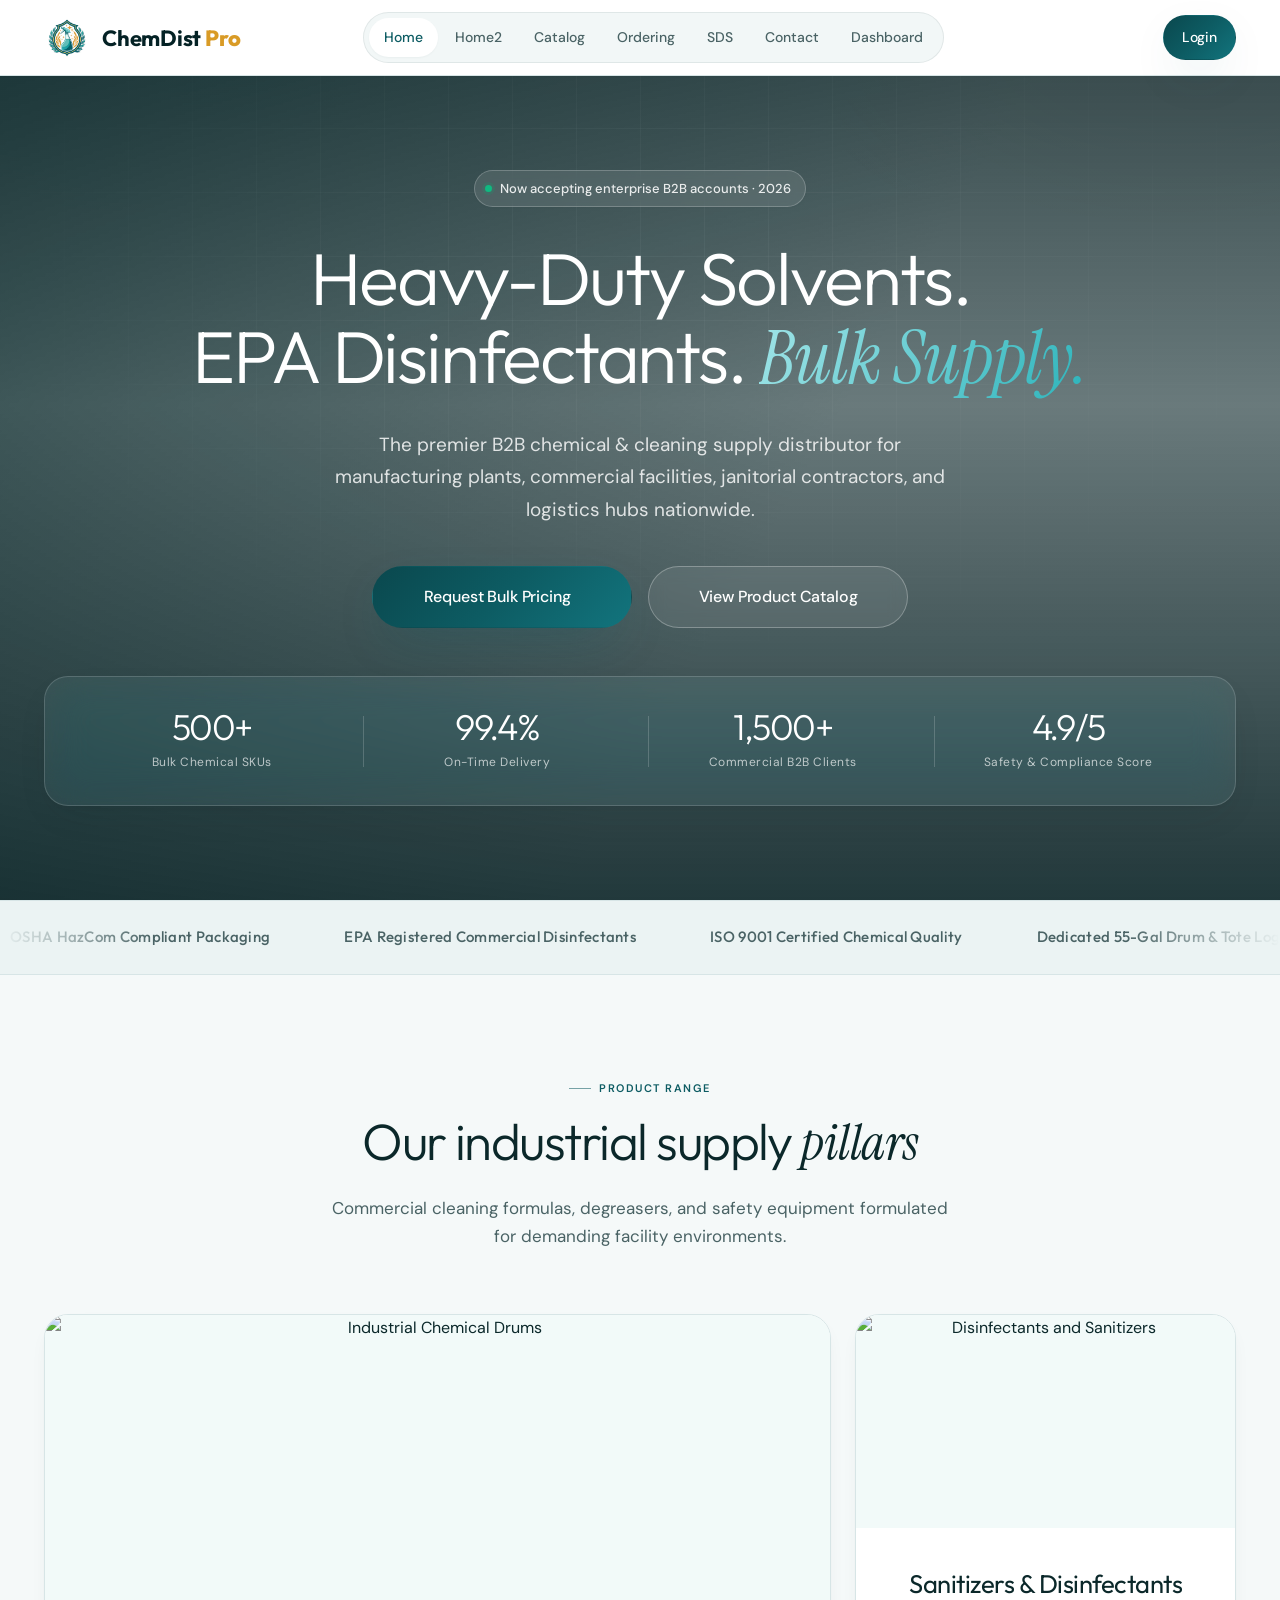
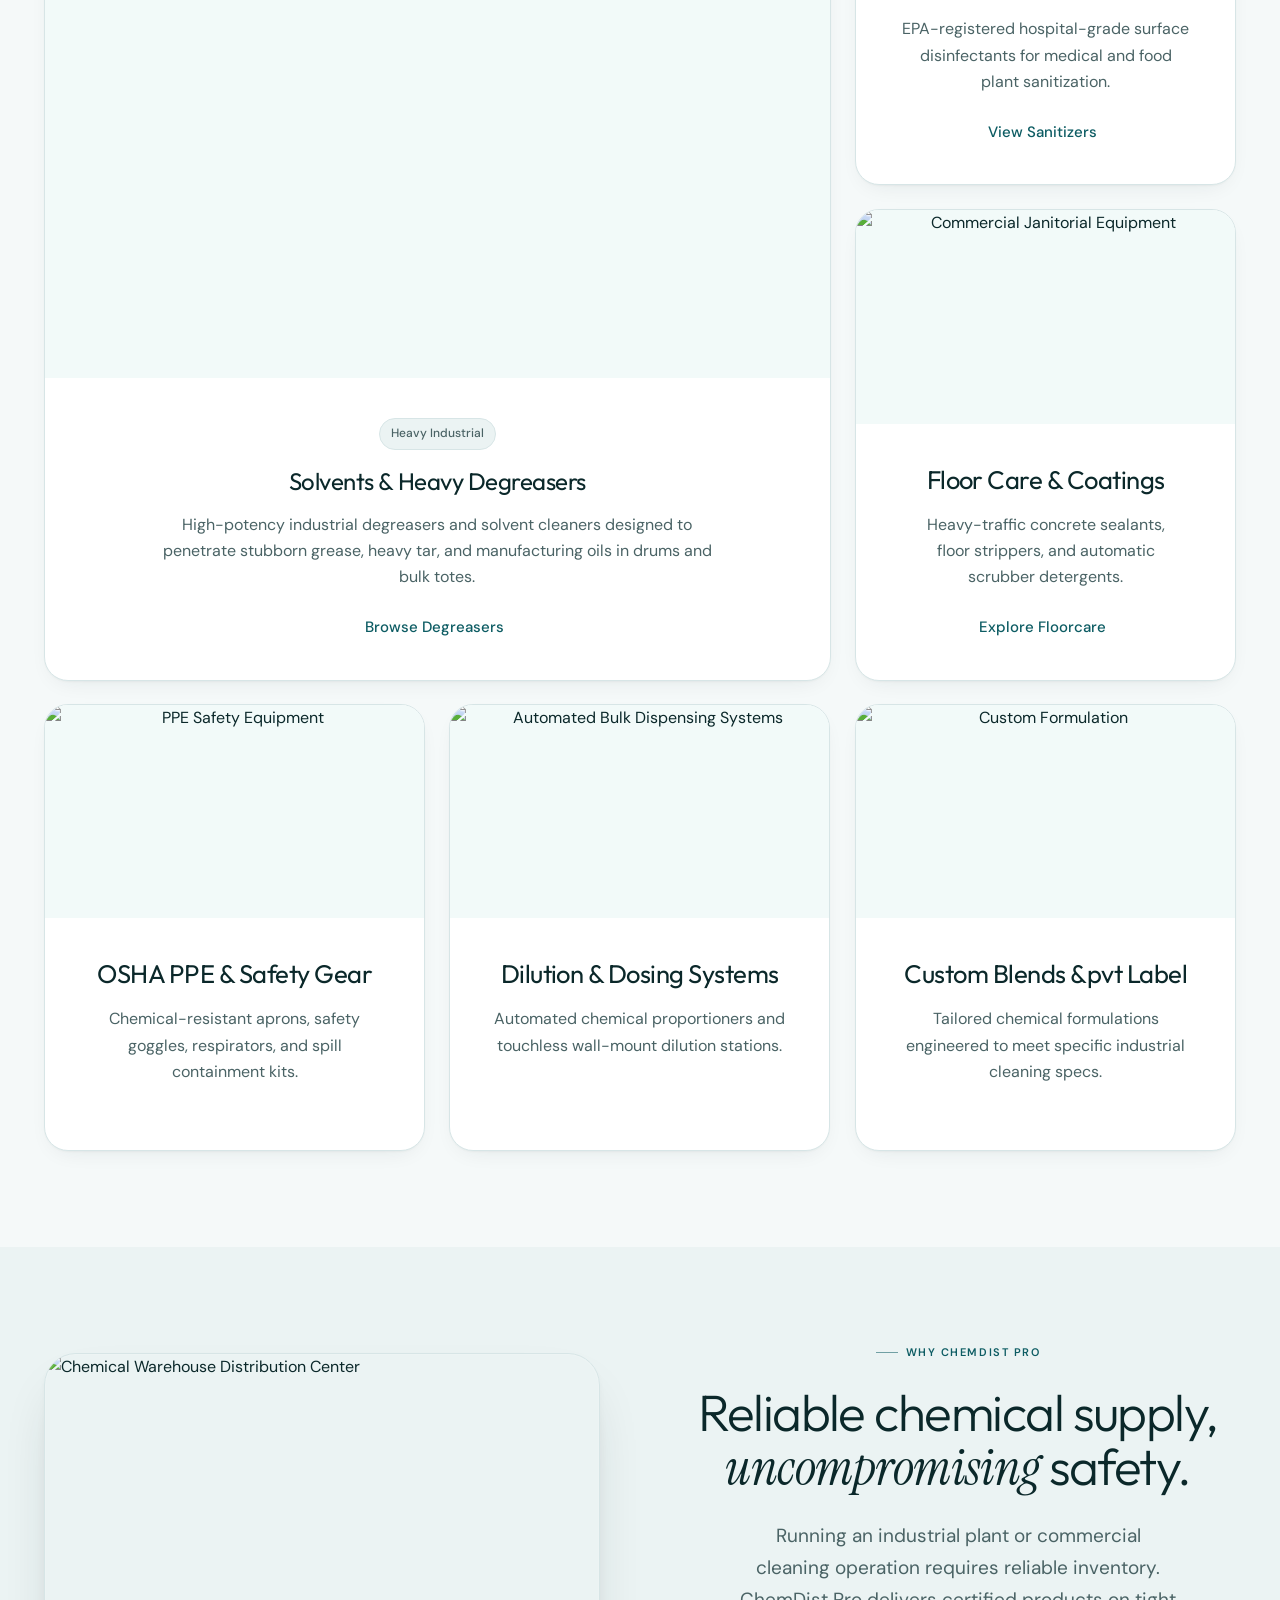
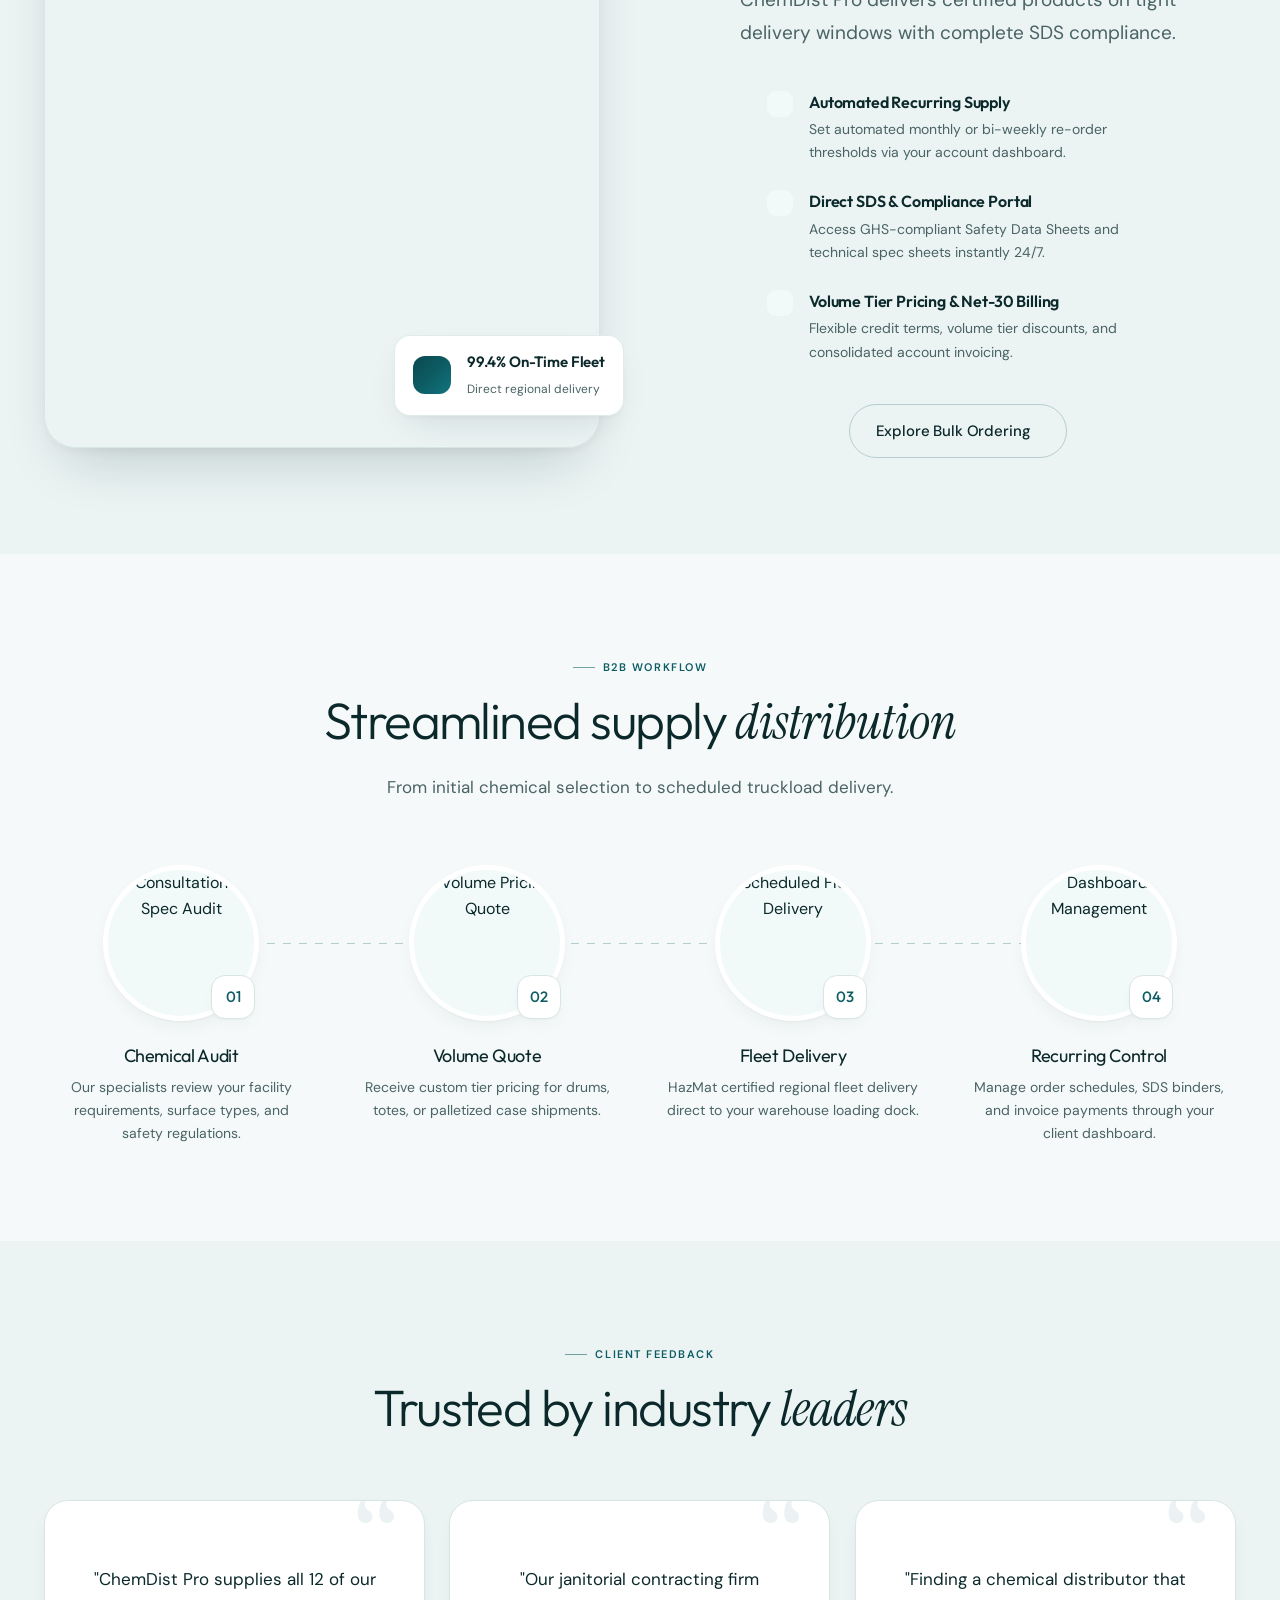
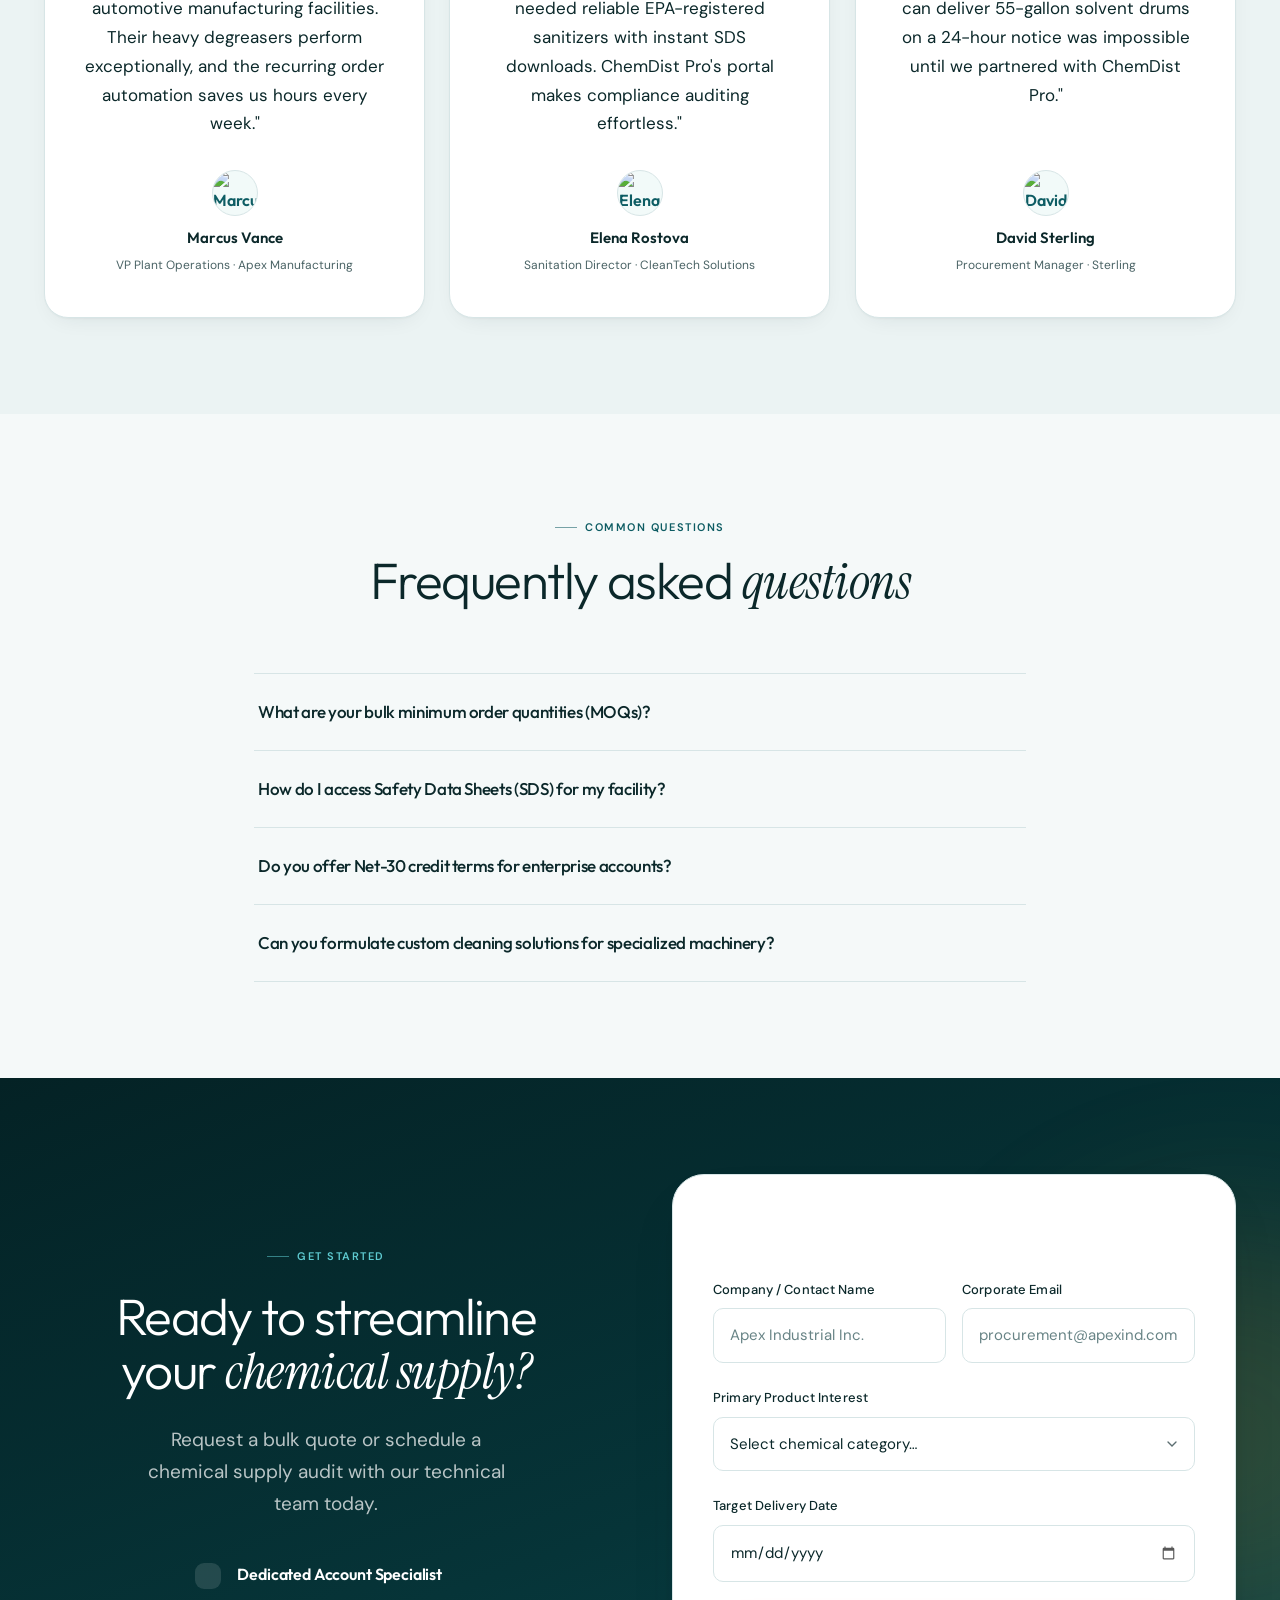
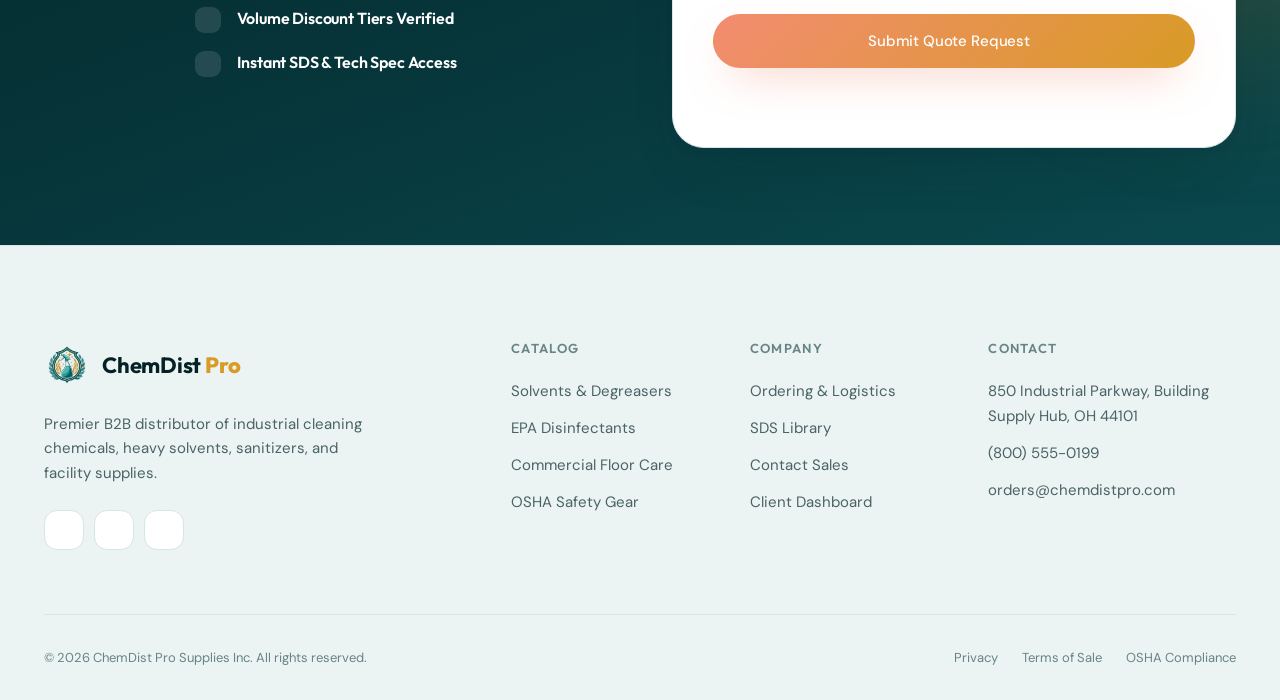
==== commit fd4cd7fc: "U" ====
--- a/index.html
+++ b/index.html
@@ -117,7 +117,7 @@
       <div class="container" style="text-align: center;">
         <div style="max-width: 900px; margin: 0 auto;">
           <span class="pill animate-slide-up stagger-1" style="margin-bottom: var(--spacing-4);">
-            <span class="dot"></span> Now accepting enterprise B2B accounts &middot; 2026 Fleet Direct
+            <span class="dot"></span> Now accepting enterprise B2B accounts &middot; 2026
           </span>
 
           <h1 class="animate-slide-up stagger-2" style="margin-bottom: var(--spacing-4);">
@@ -275,7 +275,7 @@
             <img src="https://mecaluxcom.cdnwm.com/documents/20128/495288/M13P7_8+El+almacenamiento+de+productos+qu%C3%ADmicos+entra%C3%B1a+unos+riesgos+espec%C3%ADficos+que+considerar+en+el+dise%C3%B1o+de+las+instalaciones.jpg/40c830a6-a5f1-ac08-aa60-468fec52dca6?t=1644955012000&e=jpg"
               alt="Chemical Warehouse Distribution Center" loading="lazy">
           </div>
-          <div class="float-chip hide-mobile" style="right: -24px; bottom: 32px;">
+          <div class="float-chip" style="right: -24px; bottom: 32px;">
             <div class="fc-icon"><i class="ph ph-truck"></i></div>
             <div style="text-align: left;">
               <strong>99.4% On-Time Fleet</strong>
@@ -612,7 +612,7 @@
         <div class="footer-col">
           <h4>Contact</h4>
           <div class="footer-links">
-            <a href="contact.html"><i class="ph ph-map-pin"></i> 850 Industrial Parkway, Building B<br>Supply Hub, OH
+            <a href="contact.html"><i class="ph ph-map-pin"></i> 850 Industrial Parkway, Building<br>Supply Hub, OH
               44101</a>
             <a href="tel:8005550199"><i class="ph ph-phone"></i> (800) 555-0199</a>
             <a href="mailto:orders@chemdistpro.com"><i class="ph ph-envelope"></i> orders@chemdistpro.com</a>
--- a/assets/css/style.css
+++ b/assets/css/style.css
@@ -937,6 +937,8 @@
   position: relative;
   align-self: stretch;
   margin: calc(var(--card-pad) * -1) calc(var(--card-pad) * -1) var(--card-pad);
+  width: calc(100% + (var(--card-pad) * 2));
+  max-width: none;
   aspect-ratio: 16 / 9;
   overflow: hidden;
   background: var(--color-primary-light);
@@ -1132,6 +1134,58 @@
 .float-chip span {
   font-size: 0.75rem;
   color: var(--color-text-muted);
+}
+
+.hero-media-wrap {
+  position: relative;
+}
+
+.hero-chips-wrap {
+  display: contents;
+}
+
+@media (min-width: 1024px) {
+  .float-chip-hero-1 {
+    position: absolute;
+    bottom: -20px;
+    left: -20px;
+  }
+
+  .float-chip-hero-2 {
+    position: absolute;
+    top: -20px;
+    right: -20px;
+  }
+}
+
+@media (max-width: 1023px) {
+  .hero-media-wrap {
+    display: flex;
+    flex-direction: column;
+    gap: var(--spacing-3);
+    position: relative;
+  }
+
+  .hero-chips-wrap {
+    display: flex;
+    flex-direction: column;
+    gap: var(--spacing-2);
+    order: 1;
+    width: 100%;
+  }
+
+  .hero-media-wrap .media-frame {
+    order: 2;
+    width: 100%;
+  }
+
+  .hero-chips-wrap .float-chip {
+    position: static !important;
+    inset: auto !important;
+    width: 100%;
+    box-sizing: border-box;
+    margin: 0 !important;
+  }
 }
 
 /* Testimonial */
@@ -1849,13 +1903,13 @@
    Desktop only — above 1024px, header is transparent with white text over photo hero. */
 @media (min-width: 1025px) {
   .has-photo-hero .header:not(.scrolled) {
-    background: transparent;
-    border-bottom-color: rgba(255, 255, 255, 0.15);
-    box-shadow: none;
+    background: var(--color-surface);
+    border-bottom-color: var(--color-border);
+    box-shadow: var(--shadow-xs);
   }
 
   .has-photo-hero .header:not(.scrolled) .logo .logo-text {
-    color: #ffffff;
+    color: var(--logo-wordmark, #0B282A);
   }
 
   .has-photo-hero .header:not(.scrolled) .logo .logo-accent {
@@ -1863,27 +1917,25 @@
   }
 
   .has-photo-hero .header:not(.scrolled) .nav-desktop:not(.btn) {
-    background: rgba(255, 255, 255, 0.12);
-    border-color: rgba(255, 255, 255, 0.22);
-    backdrop-filter: blur(10px);
-    -webkit-backdrop-filter: blur(10px);
+    background: var(--tint);
+    border-color: var(--hairline);
   }
 
   .has-photo-hero .header:not(.scrolled) .nav-link,
   .has-photo-hero .header:not(.scrolled) .icon-btn {
-    color: #ffffff;
+    color: var(--color-text-muted);
   }
 
   .has-photo-hero .header:not(.scrolled) .nav-link:hover,
   .has-photo-hero .header:not(.scrolled) .icon-btn:hover {
-    color: #ffffff;
-    background: rgba(255, 255, 255, 0.2);
+    color: var(--color-text-main);
+    background: var(--color-surface);
   }
 
   .has-photo-hero .header:not(.scrolled) .nav-link.active {
-    color: #ffffff;
-    background: rgba(255, 255, 255, 0.25);
-    box-shadow: inset 0 0 0 1px rgba(255, 255, 255, 0.35);
+    color: var(--color-primary);
+    background: var(--color-surface);
+    box-shadow: var(--shadow-xs);
   }
 }
 
@@ -2455,6 +2507,30 @@
   color: var(--color-primary);
 }
 
+@media (min-width: 1440px) {
+  .explorer .option-grid {
+    grid-template-columns: repeat(2, 1fr);
+    grid-auto-rows: 1fr;
+    gap: 12px;
+  }
+
+  .explorer [data-ex-step="1"] .option-grid {
+    grid-template-columns: repeat(2, 1fr);
+  }
+
+  .explorer [data-ex-step="3"] .option-grid {
+    grid-template-columns: repeat(3, 1fr);
+  }
+
+  .explorer .option {
+    height: 100%;
+    min-height: 58px;
+    box-sizing: border-box;
+    display: flex;
+    align-items: center;
+  }
+}
+
 /* Slider */
 .range-wrap {
   margin-top: var(--spacing-3);
@@ -2716,10 +2792,34 @@
   display: flex;
   align-items: center;
   justify-content: center;
-  background: radial-gradient(circle at 15% 15%, #182c30 0%, #0d1618 55%), radial-gradient(circle at 85% 85%, #161e25 0%, #070c0d 100%);
+  background-color: var(--color-bg);
+  background: var(--color-bg);
   padding: 40px 16px;
   position: relative;
   overflow-x: hidden;
+}
+
+[data-theme="dark"] .auth-page {
+  background: radial-gradient(circle at 15% 15%, #182c30 0%, #0d1618 55%), radial-gradient(circle at 85% 85%, #161e25 0%, #070c0d 100%);
+}
+
+/* Card start alignment utility for RTL compatibility */
+.card-start {
+  align-items: flex-start;
+  text-align: start;
+}
+
+[dir="rtl"] .card-start,
+[dir="rtl"] .dashboard-pane {
+  text-align: right !important;
+}
+
+[dir="rtl"] .card-start {
+  align-items: flex-start !important;
+}
+
+[dir="rtl"] .card-start > div[style*="display: flex"] {
+  justify-content: flex-start;
 }
 
 .auth-card {
@@ -2856,6 +2956,34 @@
 [dir="rtl"] .auth-top-actions {
   right: auto;
   left: 20px;
+}
+
+[data-theme="dark"] .auth-top-actions .icon-btn,
+[data-theme="dark"] .icon-btn {
+  background: rgba(255, 255, 255, 0.14);
+  border: 1px solid rgba(255, 255, 255, 0.3);
+  color: #FFFFFF !important;
+  box-shadow: 0 4px 12px rgba(0, 0, 0, 0.35);
+}
+
+[data-theme="dark"] .auth-top-actions .icon-btn:hover,
+[data-theme="dark"] .icon-btn:hover {
+  background: rgba(255, 255, 255, 0.28);
+  border-color: #FFFFFF;
+  color: #FFFFFF !important;
+}
+
+@media (max-width: 768px) {
+  .auth-top-actions {
+    position: absolute !important;
+    top: 16px !important;
+    right: 16px !important;
+  }
+
+  [dir="rtl"] .auth-top-actions {
+    right: auto !important;
+    left: 16px !important;
+  }
 }
 
 .auth-divider {
@@ -3296,7 +3424,14 @@
 
   .float-chip {
     position: static !important;
-    margin-top: var(--spacing-2);
+    margin-top: var(--spacing-3);
+    inset: auto !important;
+    width: 100%;
+    box-sizing: border-box;
+  }
+
+  .split-media .float-chip {
+    display: flex !important;
   }
 
   /* Core pillars bento — tablet/phablet: keep a two-up grid, tighter chrome */
@@ -3602,15 +3737,61 @@
     font-size: 0.875rem;
   }
 
+  .cta-actions,
+  .hero-cta-actions {
+    display: flex;
+    flex-direction: column;
+    width: 100%;
+    gap: var(--spacing-2);
+  }
+
+  .cta-actions .btn,
+  .hero-cta-actions .btn {
+    width: 100% !important;
+    flex: 1 1 100% !important;
+    min-width: 0 !important;
+    min-height: 52px !important;
+    display: inline-flex !important;
+    align-items: center !important;
+    justify-content: center !important;
+    text-align: center !important;
+    box-sizing: border-box !important;
+  }
+
   .explorer-nav {
-    flex-wrap: wrap;
-    gap: 10px;
+    display: flex !important;
+    flex-direction: row !important;
+    flex-wrap: nowrap !important;
+    align-items: center !important;
+    justify-content: space-between !important;
+    gap: 6px !important;
     padding-top: var(--spacing-4);
-  }
-
-  .explorer-nav>div {
-    flex: 1;
-    justify-content: flex-end;
+    width: 100%;
+    box-sizing: border-box;
+  }
+
+  .explorer-nav > div {
+    display: flex !important;
+    align-items: center !important;
+    gap: 6px !important;
+    flex: 0 0 auto !important;
+    justify-content: flex-end !important;
+  }
+
+  .explorer-nav .btn {
+    padding: 8px 10px !important;
+    font-size: 0.8125rem !important;
+    white-space: nowrap !important;
+    gap: 4px !important;
+    height: 38px !important;
+    min-height: 38px !important;
+    display: inline-flex !important;
+    align-items: center !important;
+    justify-content: center !important;
+  }
+
+  .explorer-nav .btn i {
+    font-size: 0.85rem !important;
   }
 
   .range-wrap>div:first-child {
@@ -3788,8 +3969,15 @@
     overflow-x: hidden;
   }
 
-  *, *::before, *::after {
+  img, video, canvas, svg, iframe {
     max-width: 100%;
+  }
+
+  .card-media {
+    max-width: none !important;
+    width: calc(100% + (var(--card-pad) * 2)) !important;
+    margin-left: calc(var(--card-pad) * -1) !important;
+    margin-right: calc(var(--card-pad) * -1) !important;
   }
 
   .table-container,
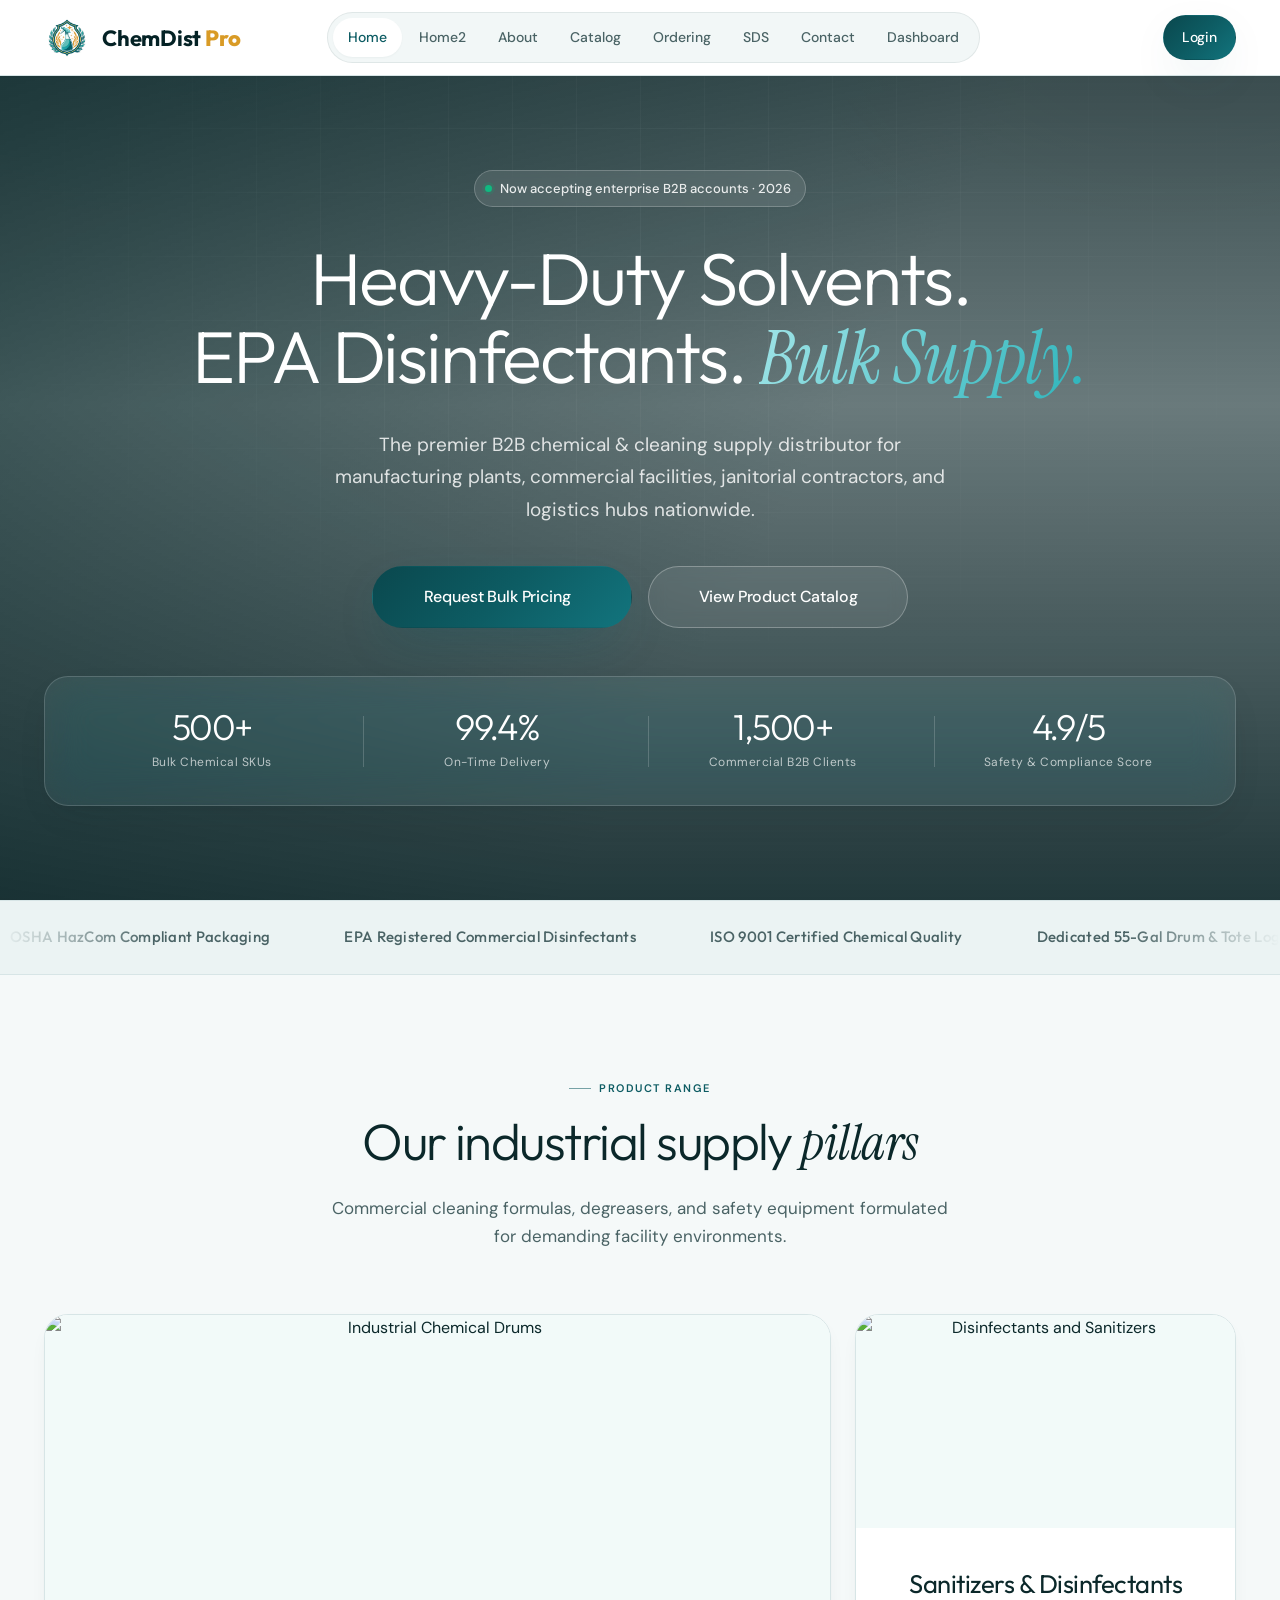
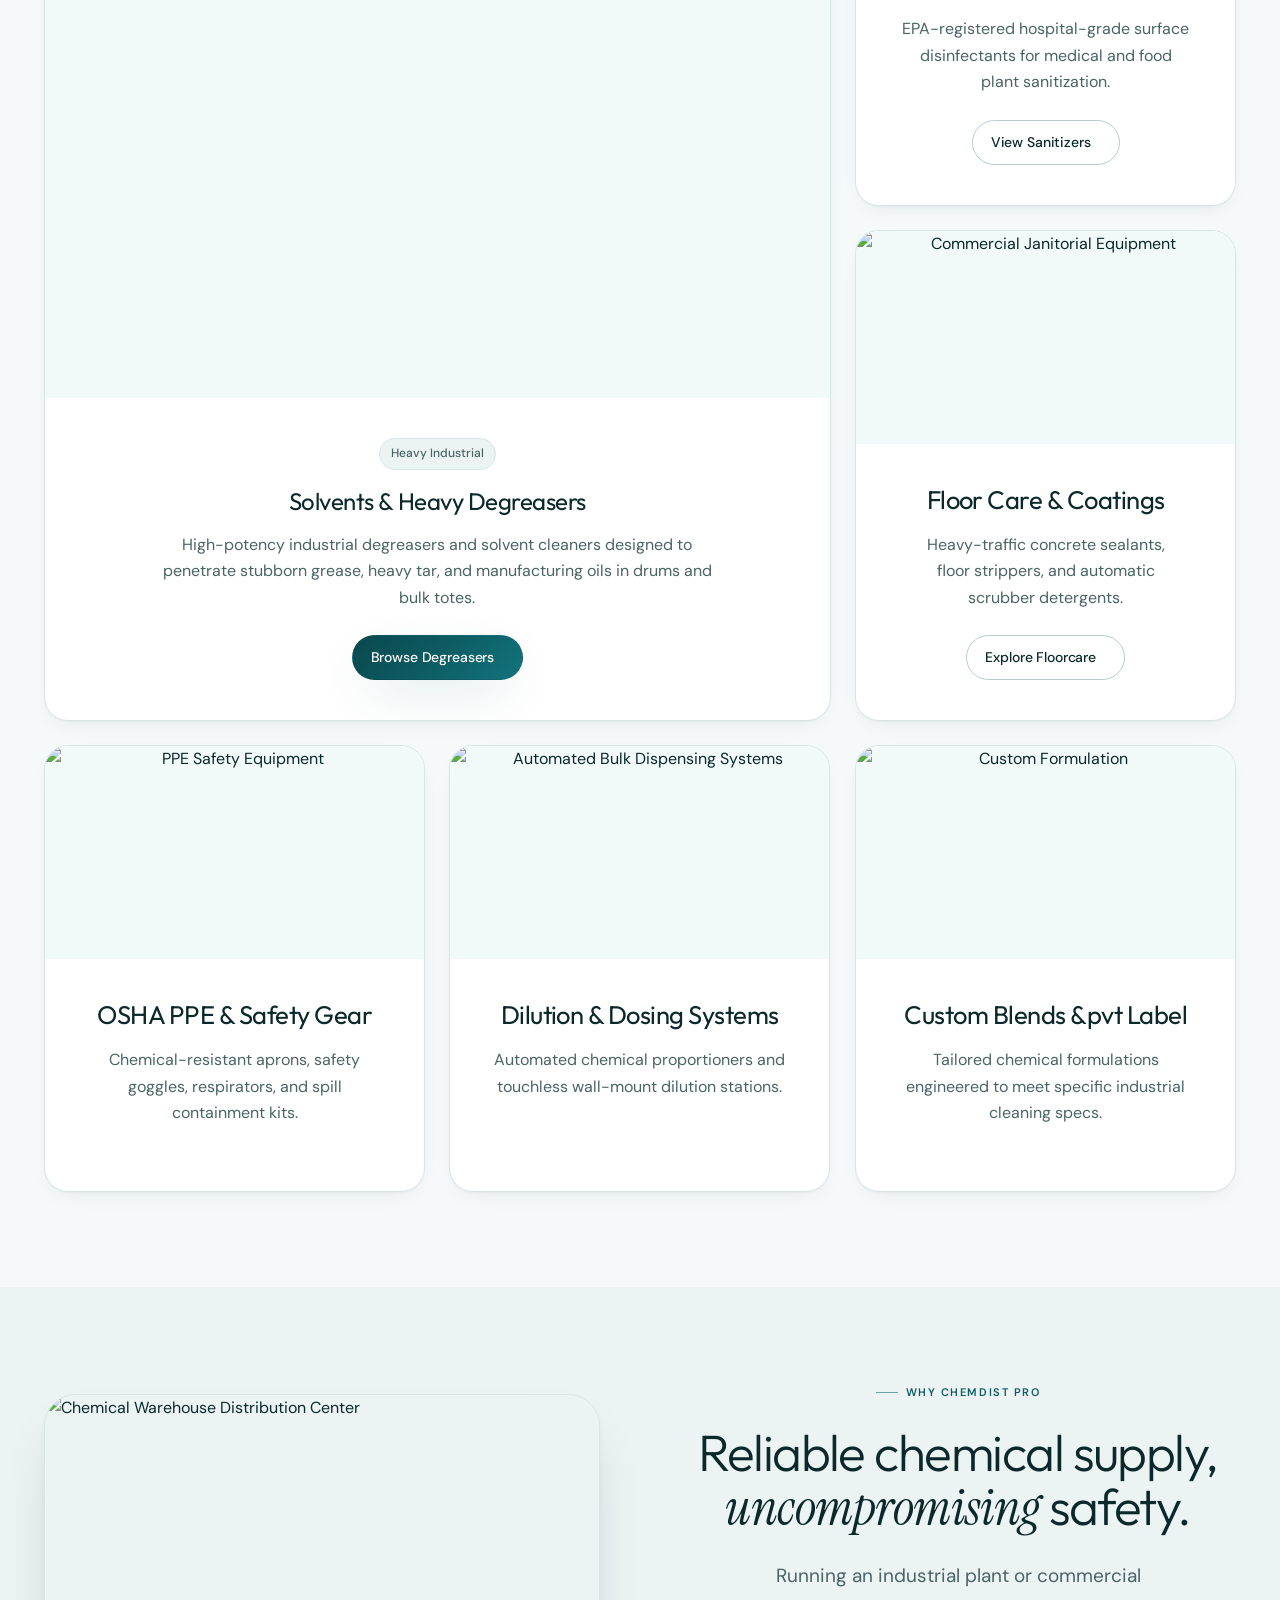
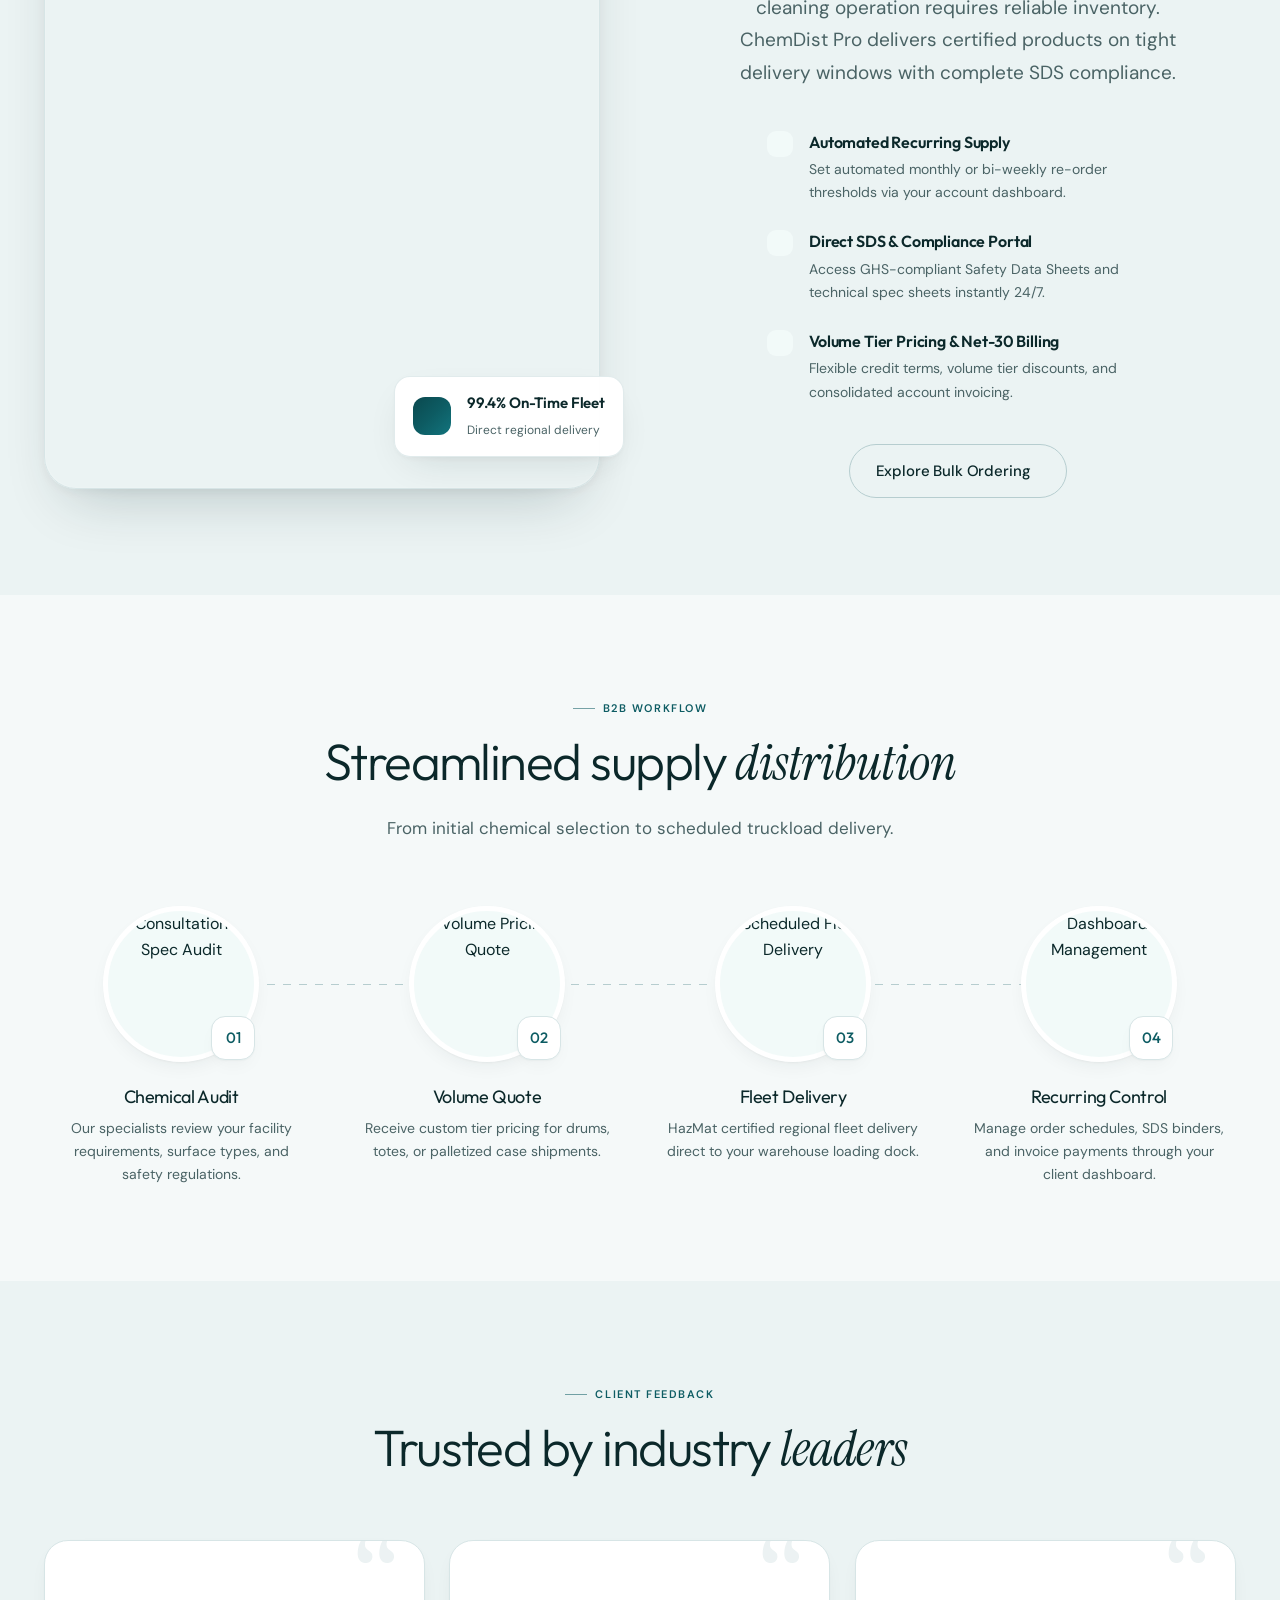
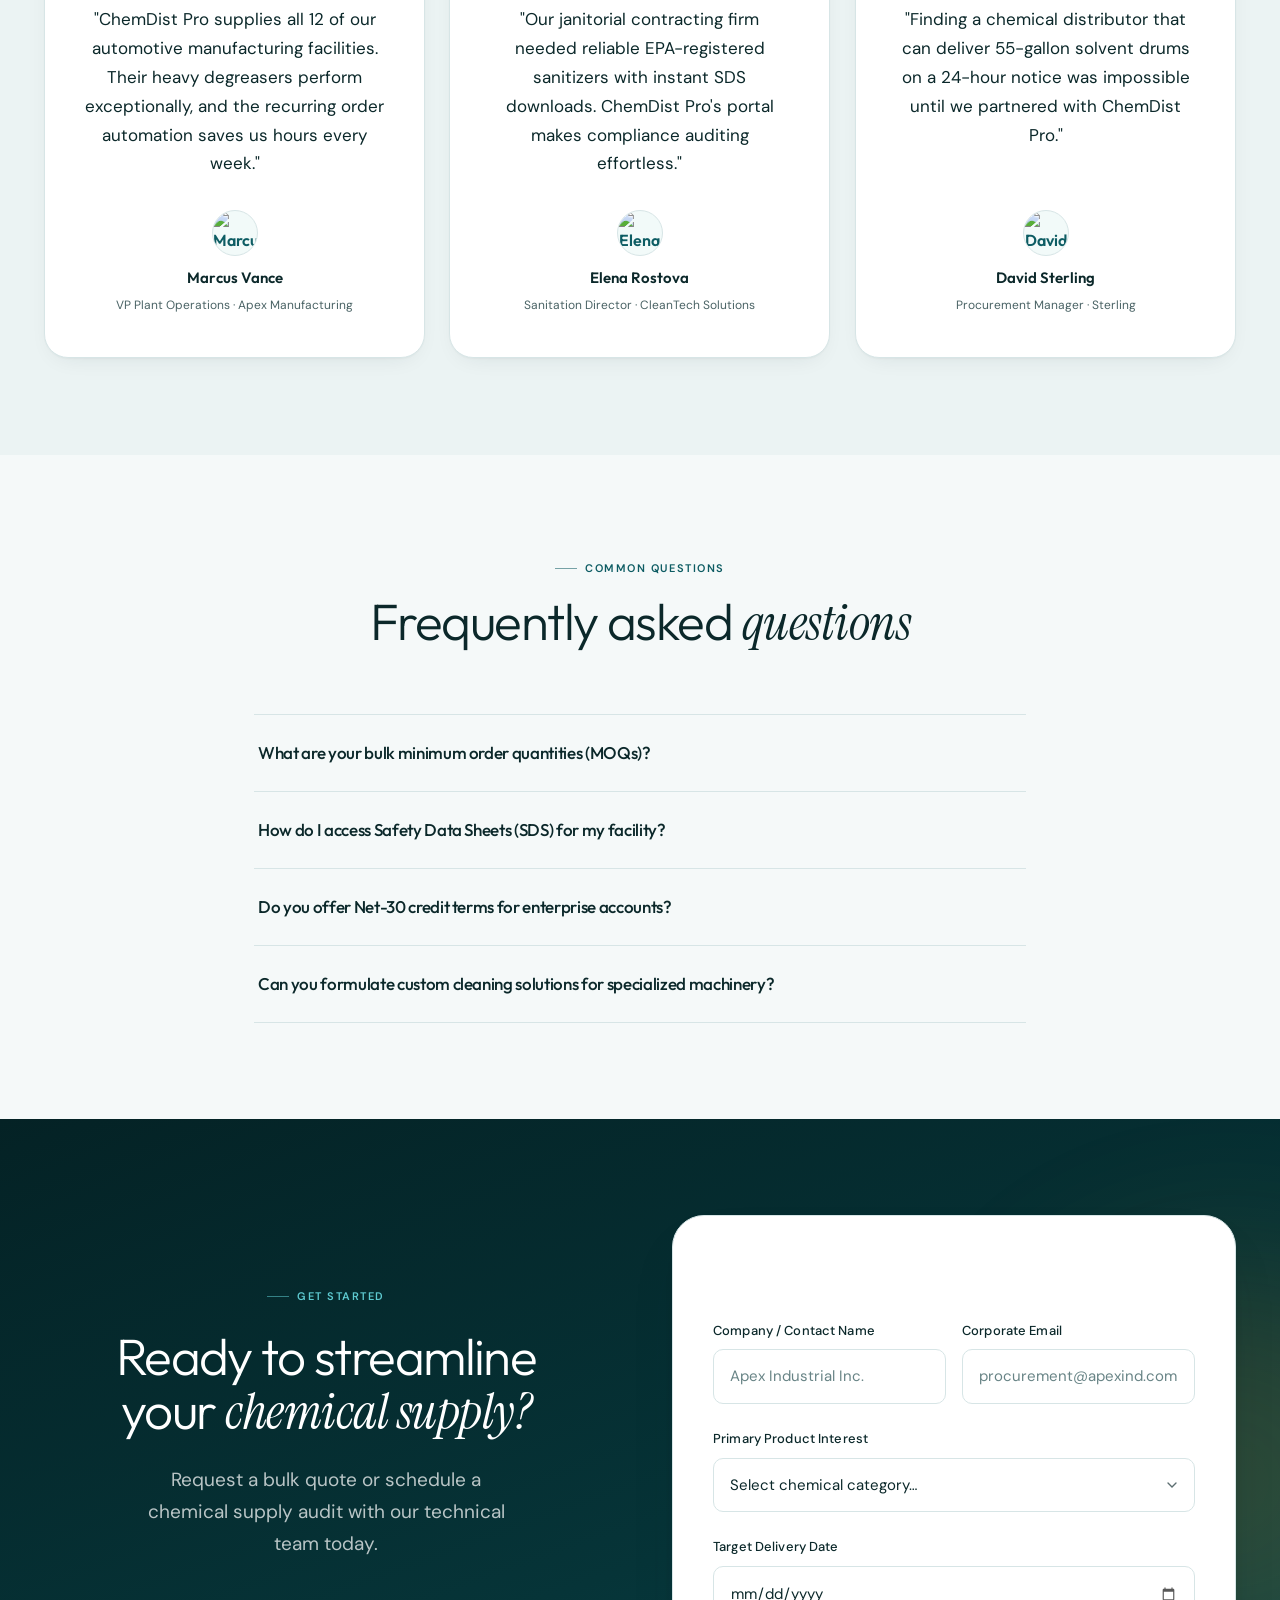
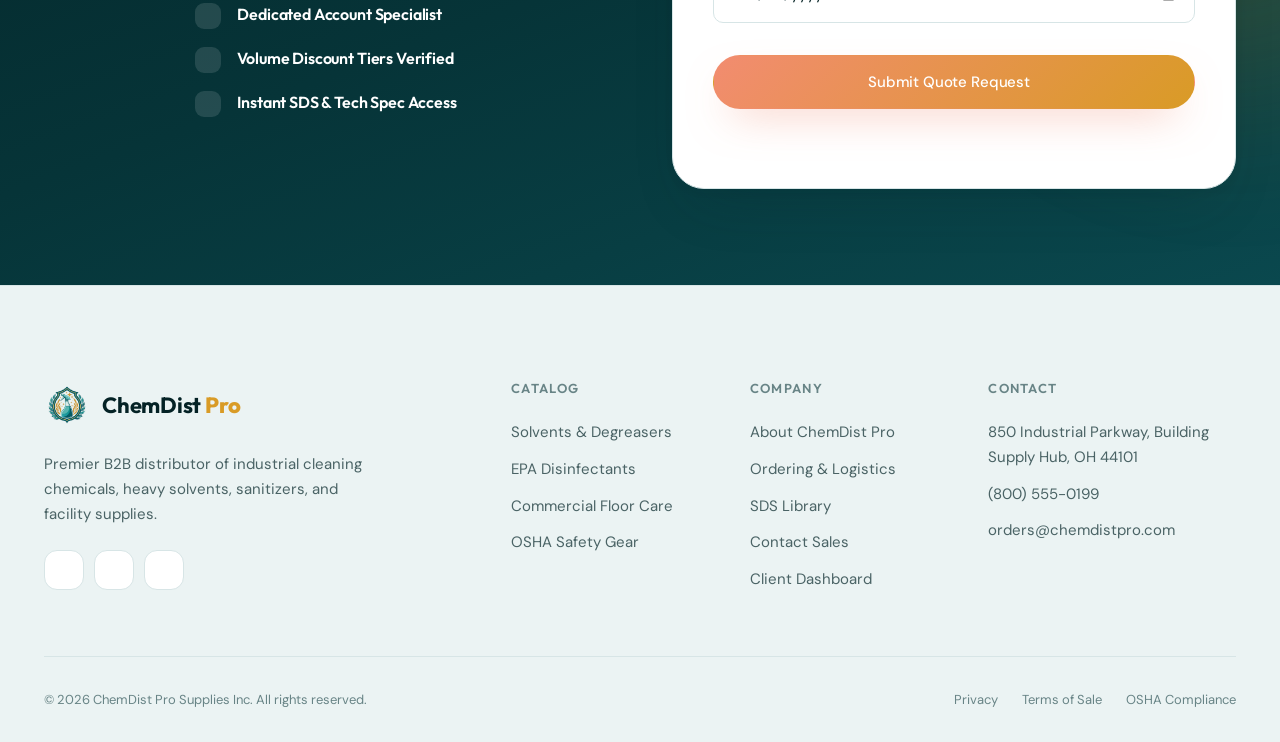
==== commit 26c96897: "U" ====
--- a/index.html
+++ b/index.html
@@ -43,6 +43,7 @@
       <nav class="nav-desktop">
         <a href="index.html" class="nav-link active">Home</a>
         <a href="home2.html" class="nav-link">Home2</a>
+        <a href="about.html" class="nav-link">About</a>
         <a href="services.html" class="nav-link">Catalog</a>
         <a href="doctors.html" class="nav-link">Ordering</a>
         <a href="blog.html" class="nav-link">SDS</a>
@@ -85,6 +86,7 @@
     <nav class="drawer-nav">
       <a href="index.html" class="drawer-nav-link active">Home</a>
       <a href="home2.html" class="drawer-nav-link">Home2</a>
+      <a href="about.html" class="drawer-nav-link">About</a>
       <a href="services.html" class="drawer-nav-link">Catalog</a>
       <a href="doctors.html" class="drawer-nav-link">Ordering</a>
       <a href="blog.html" class="drawer-nav-link">SDS</a>
@@ -207,7 +209,7 @@
               High-potency industrial degreasers and solvent cleaners designed to penetrate stubborn grease, heavy tar,
               and manufacturing oils in drums and bulk totes.
             </p>
-            <span class="link-arrow">Browse Degreasers <i class="ph ph-arrow-right"></i></span>
+            <span class="btn btn-primary btn-sm" style="width: fit-content; margin-top: auto;">Browse Degreasers <i class="ph ph-arrow-right"></i></span>
           </a>
 
           <!-- Stacked right column -->
@@ -220,7 +222,7 @@
               </div>
               <h3>Sanitizers &amp; Disinfectants</h3>
               <p>EPA-registered hospital-grade surface disinfectants for medical and food plant sanitization.</p>
-              <a href="services.html#sanitizers" class="link-arrow">View Sanitizers <i
+              <a href="services.html#sanitizers" class="btn btn-outline btn-sm" style="width: fit-content; margin-top: auto;">View Sanitizers <i
                   class="ph ph-arrow-right"></i></a>
             </div>
 
@@ -231,7 +233,7 @@
               </div>
               <h3>Floor Care &amp; Coatings</h3>
               <p>Heavy-traffic concrete sealants, floor strippers, and automatic scrubber detergents.</p>
-              <a href="services.html#floorcare" class="link-arrow">Explore Floorcare <i
+              <a href="services.html#floorcare" class="btn btn-outline btn-sm" style="width: fit-content; margin-top: auto;">Explore Floorcare <i
                   class="ph ph-arrow-right"></i></a>
             </div>
           </div>
@@ -602,6 +604,7 @@
         <div class="footer-col">
           <h4>Company</h4>
           <div class="footer-links">
+            <a href="about.html">About ChemDist Pro</a>
             <a href="doctors.html">Ordering &amp; Logistics</a>
             <a href="blog.html">SDS Library</a>
             <a href="contact.html">Contact Sales</a>
--- a/assets/css/style.css
+++ b/assets/css/style.css
@@ -453,11 +453,29 @@
 .service-note {
   max-width: 46ch;
   margin-inline: auto;
+  margin-bottom: var(--spacing-4);
   text-align: start;
   padding: var(--spacing-2) var(--spacing-3);
   background: var(--color-bg-alt);
   border-radius: var(--radius-md);
   border-inline-start: 4px solid var(--color-primary);
+  font-size: 0.875rem;
+}
+
+.service-cta-bar {
+  max-width: 46ch;
+  margin-inline: auto;
+  margin-top: var(--spacing-4);
+  display: flex;
+  flex-wrap: wrap;
+  gap: 12px;
+  justify-content: flex-start;
+  align-items: center;
+  text-align: start;
+}
+
+.service-cta-bar .btn {
+  padding: 10px 20px;
   font-size: 0.875rem;
 }
 
@@ -3999,4 +4017,414 @@
   .footer-grid {
     grid-template-columns: 1fr;
   }
+}
+
+/* ==========================================================================
+   16. Packaging & Fleet Ecosystem (Home 2 New Section)
+   ========================================================================== */
+.pkg-grid {
+  display: grid;
+  grid-template-columns: repeat(auto-fit, minmax(270px, 1fr));
+  gap: var(--spacing-3);
+  margin-top: var(--spacing-6);
+}
+
+.pkg-card {
+  background: var(--color-surface);
+  border: 1px solid var(--color-border);
+  border-radius: var(--radius-lg);
+  overflow: hidden;
+  display: flex;
+  flex-direction: column;
+  transition: transform var(--transition-normal), box-shadow var(--transition-normal), border-color var(--transition-normal);
+  box-shadow: var(--shadow-soft);
+  position: relative;
+}
+
+.pkg-card:hover {
+  transform: translateY(-6px);
+  box-shadow: var(--shadow-hover);
+  border-color: var(--color-primary);
+}
+
+.pkg-media {
+  position: relative;
+  aspect-ratio: 16 / 10;
+  overflow: hidden;
+  background: var(--color-primary-light);
+}
+
+.pkg-media img {
+  width: 100%;
+  height: 100%;
+  object-fit: cover;
+  transition: transform 0.5s ease;
+}
+
+.pkg-card:hover .pkg-media img {
+  transform: scale(1.05);
+}
+
+.pkg-badge {
+  position: absolute;
+  top: 12px;
+  right: 12px;
+  background: rgba(4, 34, 37, 0.85);
+  color: #fff;
+  backdrop-filter: blur(8px);
+  font-size: 0.75rem;
+  font-weight: 600;
+  padding: 4px 10px;
+  border-radius: var(--radius-full);
+  border: 1px solid rgba(255, 255, 255, 0.2);
+  display: inline-flex;
+  align-items: center;
+  gap: 5px;
+  z-index: 2;
+}
+
+[dir="rtl"] .pkg-badge {
+  right: auto;
+  left: 12px;
+}
+
+.pkg-body {
+  padding: var(--spacing-4);
+  display: flex;
+  flex-direction: column;
+  flex-grow: 1;
+}
+
+.pkg-tag {
+  color: var(--color-primary);
+  font-size: 0.8125rem;
+  font-weight: 600;
+  text-transform: uppercase;
+  letter-spacing: 0.05em;
+  margin-bottom: 6px;
+}
+
+.pkg-title {
+  font-size: 1.25rem;
+  margin-bottom: 8px;
+  color: var(--color-text-main);
+}
+
+.pkg-desc {
+  font-size: 0.875rem;
+  color: var(--color-text-muted);
+  line-height: 1.55;
+  margin-bottom: var(--spacing-3);
+}
+
+.pkg-specs {
+  list-style: none;
+  padding: 0;
+  margin: 0 0 var(--spacing-4) 0;
+  border-top: 1px solid var(--color-border);
+  padding-top: var(--spacing-3);
+  display: flex;
+  flex-direction: column;
+  gap: 6px;
+}
+
+.pkg-specs li {
+  display: flex;
+  align-items: center;
+  gap: 8px;
+  font-size: 0.8125rem;
+  color: var(--color-text-subtle);
+}
+
+.pkg-specs li i {
+  color: var(--color-primary);
+  font-size: 1rem;
+}
+
+.pkg-footer {
+  margin-top: auto;
+  padding-top: var(--spacing-3);
+  border-top: 1px solid var(--color-border);
+  display: flex;
+  gap: 8px;
+}
+
+.pkg-footer .btn {
+  flex: 1;
+}
+
+/* Infrastructure Showcase Banner */
+.fleet-infra-banner {
+  background: var(--color-surface);
+  border: 1px solid var(--color-border);
+  border-radius: var(--radius-xl);
+  padding: var(--spacing-6);
+  margin-top: var(--spacing-8);
+  display: grid;
+  grid-template-columns: 1fr 1fr;
+  gap: var(--spacing-6);
+  align-items: center;
+  box-shadow: var(--shadow-soft);
+}
+
+@media (max-width: 900px) {
+  .fleet-infra-banner {
+    grid-template-columns: 1fr;
+  }
+}
+
+/* ==========================================================================
+   17. Catalog CTAs & Product Explorer
+   ========================================================================== */
+.catalog-filter-bar {
+  display: flex;
+  flex-wrap: wrap;
+  gap: 10px;
+  justify-content: center;
+  margin-bottom: var(--spacing-6);
+}
+
+.catalog-filter-btn {
+  padding: 9px 20px;
+  border-radius: var(--radius-full);
+  border: 1px solid var(--color-border);
+  background: var(--color-surface);
+  color: var(--color-text-muted);
+  font-size: 0.875rem;
+  font-weight: 500;
+  cursor: pointer;
+  transition: all var(--transition-fast);
+  display: inline-flex;
+  align-items: center;
+  gap: 8px;
+}
+
+.catalog-filter-btn:hover,
+.catalog-filter-btn.active {
+  background: var(--color-primary);
+  color: #fff;
+  border-color: var(--color-primary);
+  box-shadow: var(--shadow-xs);
+}
+
+.product-sku-grid {
+  display: grid;
+  grid-template-columns: repeat(auto-fill, minmax(320px, 1fr));
+  gap: var(--spacing-4);
+  margin-top: var(--spacing-4);
+}
+
+.product-sku-card {
+  background: var(--color-surface);
+  border: 1px solid var(--color-border);
+  border-radius: var(--radius-lg);
+  padding: var(--spacing-5);
+  display: flex;
+  flex-direction: column;
+  box-shadow: var(--shadow-soft);
+  transition: all var(--transition-normal);
+  position: relative;
+}
+
+.product-sku-card:hover {
+  transform: translateY(-4px);
+  box-shadow: var(--shadow-hover);
+  border-color: var(--color-primary);
+}
+
+.sku-header {
+  display: flex;
+  justify-content: space-between;
+  align-items: flex-start;
+  gap: 10px;
+  margin-bottom: 12px;
+}
+
+.sku-id {
+  font-size: 0.75rem;
+  font-weight: 700;
+  color: var(--color-primary);
+  background: var(--color-primary-light);
+  padding: 4px 10px;
+  border-radius: 6px;
+  letter-spacing: 0.05em;
+}
+
+.sku-availability {
+  font-size: 0.75rem;
+  color: var(--color-success);
+  display: inline-flex;
+  align-items: center;
+  gap: 6px;
+  font-weight: 600;
+}
+
+.sku-availability .dot {
+  width: 7px;
+  height: 7px;
+  border-radius: 50%;
+  background: var(--color-success);
+  display: inline-block;
+}
+
+.sku-title {
+  font-size: 1.15rem;
+  margin-bottom: 8px;
+  color: var(--color-text-main);
+  line-height: 1.3;
+}
+
+.sku-desc {
+  font-size: 0.875rem;
+  color: var(--color-text-muted);
+  line-height: 1.5;
+  margin-bottom: 12px;
+}
+
+.sku-specs-grid {
+  display: grid;
+  grid-template-columns: 1fr 1fr;
+  gap: 10px;
+  margin: 12px 0;
+  padding: 12px;
+  background: var(--color-bg-alt);
+  border-radius: var(--radius-sm);
+  font-size: 0.8125rem;
+}
+
+.sku-spec-item strong {
+  display: block;
+  color: var(--color-text-main);
+  font-size: 0.75rem;
+  text-transform: uppercase;
+  margin-bottom: 2px;
+}
+
+.sku-spec-item span {
+  color: var(--color-text-muted);
+}
+
+.sku-cta-row {
+  display: flex;
+  gap: 8px;
+  margin-top: auto;
+  padding-top: var(--spacing-3);
+  border-top: 1px solid var(--color-border);
+}
+
+.sku-cta-row .btn {
+  flex: 1;
+}
+
+/* Category Section Action Bar */
+.service-cta-bar {
+  display: flex;
+  flex-wrap: wrap;
+  gap: 12px;
+  align-items: center;
+  margin-top: var(--spacing-4);
+}
+
+/* ==========================================================================
+   18. About Page Specific Elements
+   ========================================================================== */
+.timeline-wrap {
+  position: relative;
+  max-width: 860px;
+  margin: var(--spacing-8) auto 0;
+  padding-left: 36px;
+}
+
+[dir="rtl"] .timeline-wrap {
+  padding-left: 0;
+  padding-right: 36px;
+}
+
+.timeline-wrap::before {
+  content: '';
+  position: absolute;
+  top: 0;
+  bottom: 0;
+  left: 11px;
+  width: 2px;
+  background: var(--color-border-strong);
+}
+
+[dir="rtl"] .timeline-wrap::before {
+  left: auto;
+  right: 11px;
+}
+
+.timeline-item {
+  position: relative;
+  margin-bottom: var(--spacing-6);
+}
+
+.timeline-item:last-child {
+  margin-bottom: 0;
+}
+
+.timeline-dot {
+  position: absolute;
+  left: -36px;
+  top: 8px;
+  width: 24px;
+  height: 24px;
+  border-radius: 50%;
+  background: var(--color-surface);
+  border: 4px solid var(--color-primary);
+  box-shadow: 0 0 0 4px var(--color-primary-light);
+}
+
+[dir="rtl"] .timeline-dot {
+  left: auto;
+  right: -36px;
+}
+
+.timeline-content {
+  background: var(--color-surface);
+  border: 1px solid var(--color-border);
+  border-radius: var(--radius-lg);
+  padding: var(--spacing-4) var(--spacing-5);
+  box-shadow: var(--shadow-soft);
+}
+
+.timeline-year {
+  display: inline-block;
+  font-family: var(--font-heading);
+  font-weight: 700;
+  color: var(--color-primary);
+  font-size: 1.125rem;
+  margin-bottom: 4px;
+}
+
+/* Certifications Seal Grid */
+.cert-grid {
+  display: grid;
+  grid-template-columns: repeat(auto-fit, minmax(200px, 1fr));
+  gap: var(--spacing-3);
+  margin-top: var(--spacing-6);
+}
+
+.cert-card {
+  background: var(--color-surface);
+  border: 1px solid var(--color-border);
+  border-radius: var(--radius-md);
+  padding: var(--spacing-4);
+  text-align: center;
+  display: flex;
+  flex-direction: column;
+  align-items: center;
+  transition: transform var(--transition-normal), border-color var(--transition-normal);
+}
+
+.cert-card:hover {
+  transform: translateY(-4px);
+  border-color: var(--color-primary);
+}
+
+.cert-icon {
+  font-size: 2.25rem;
+  color: var(--color-primary);
+  margin-bottom: 8px;
 }
